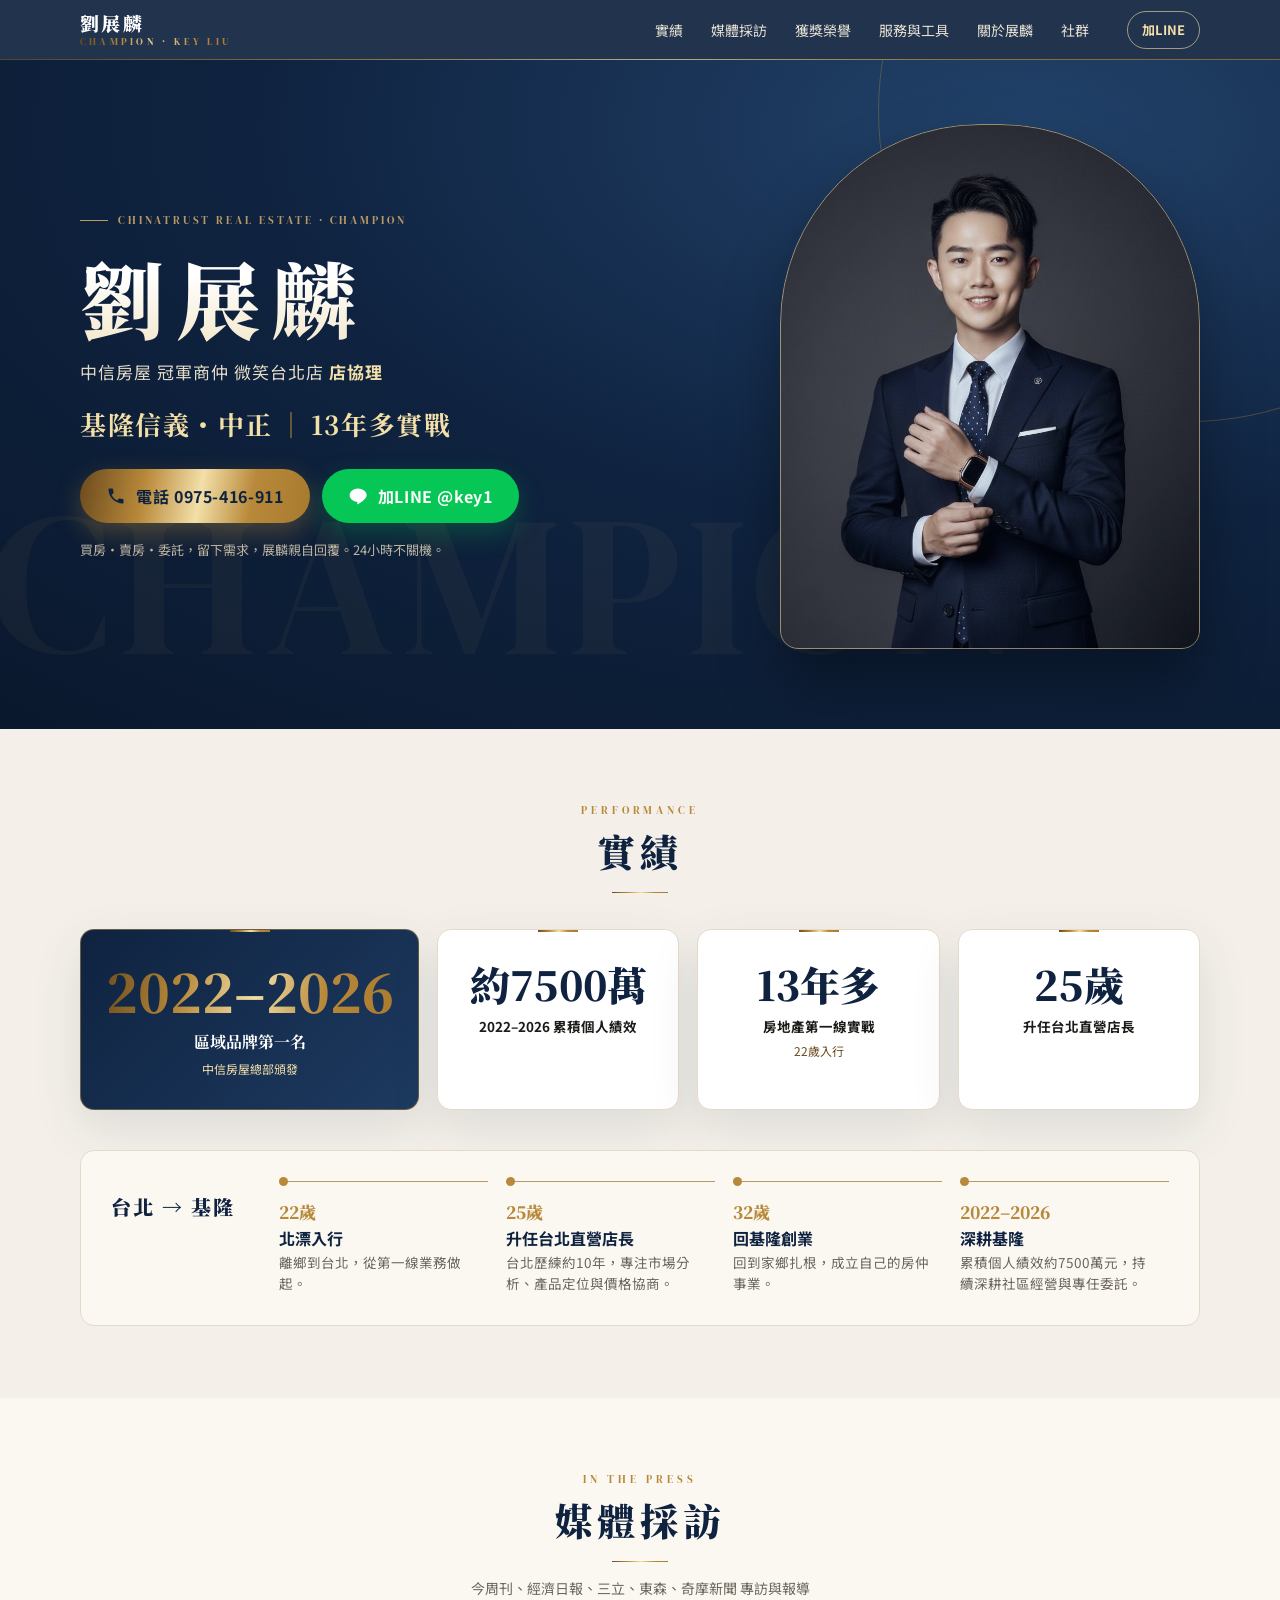
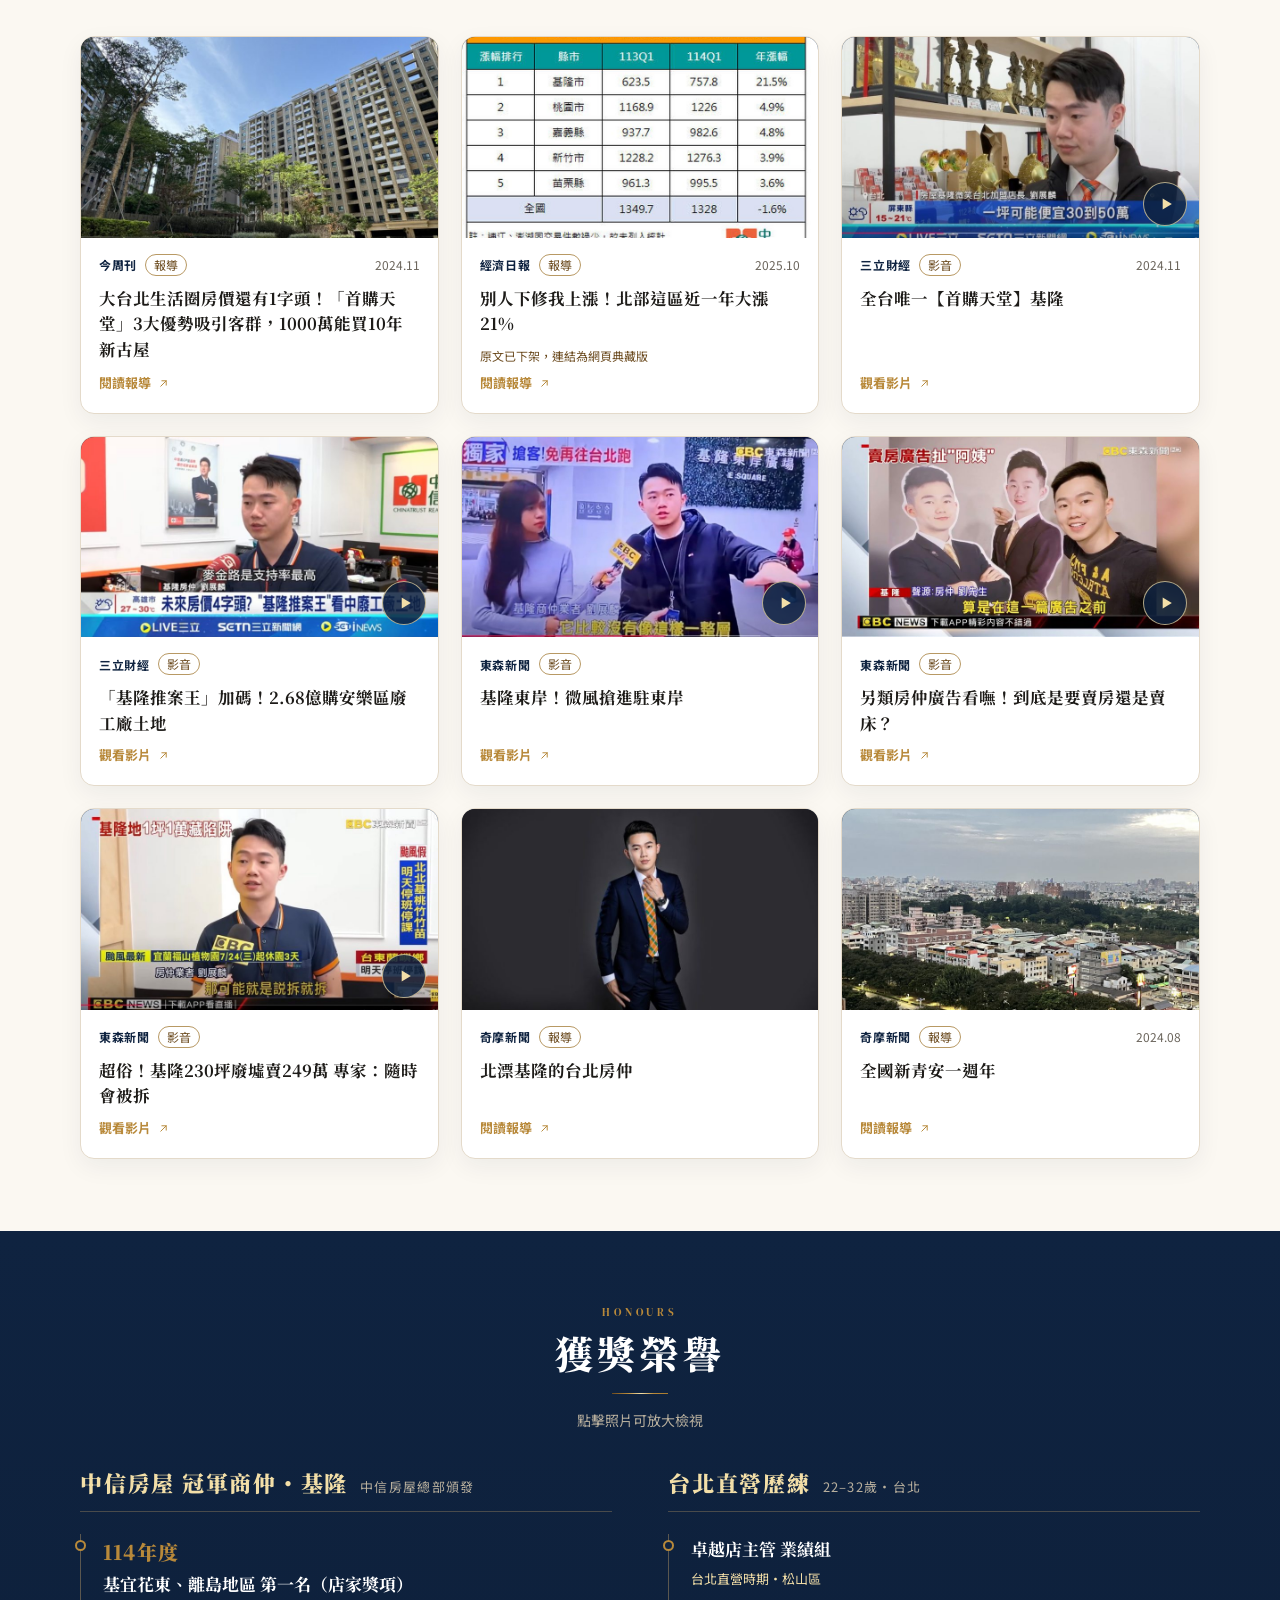
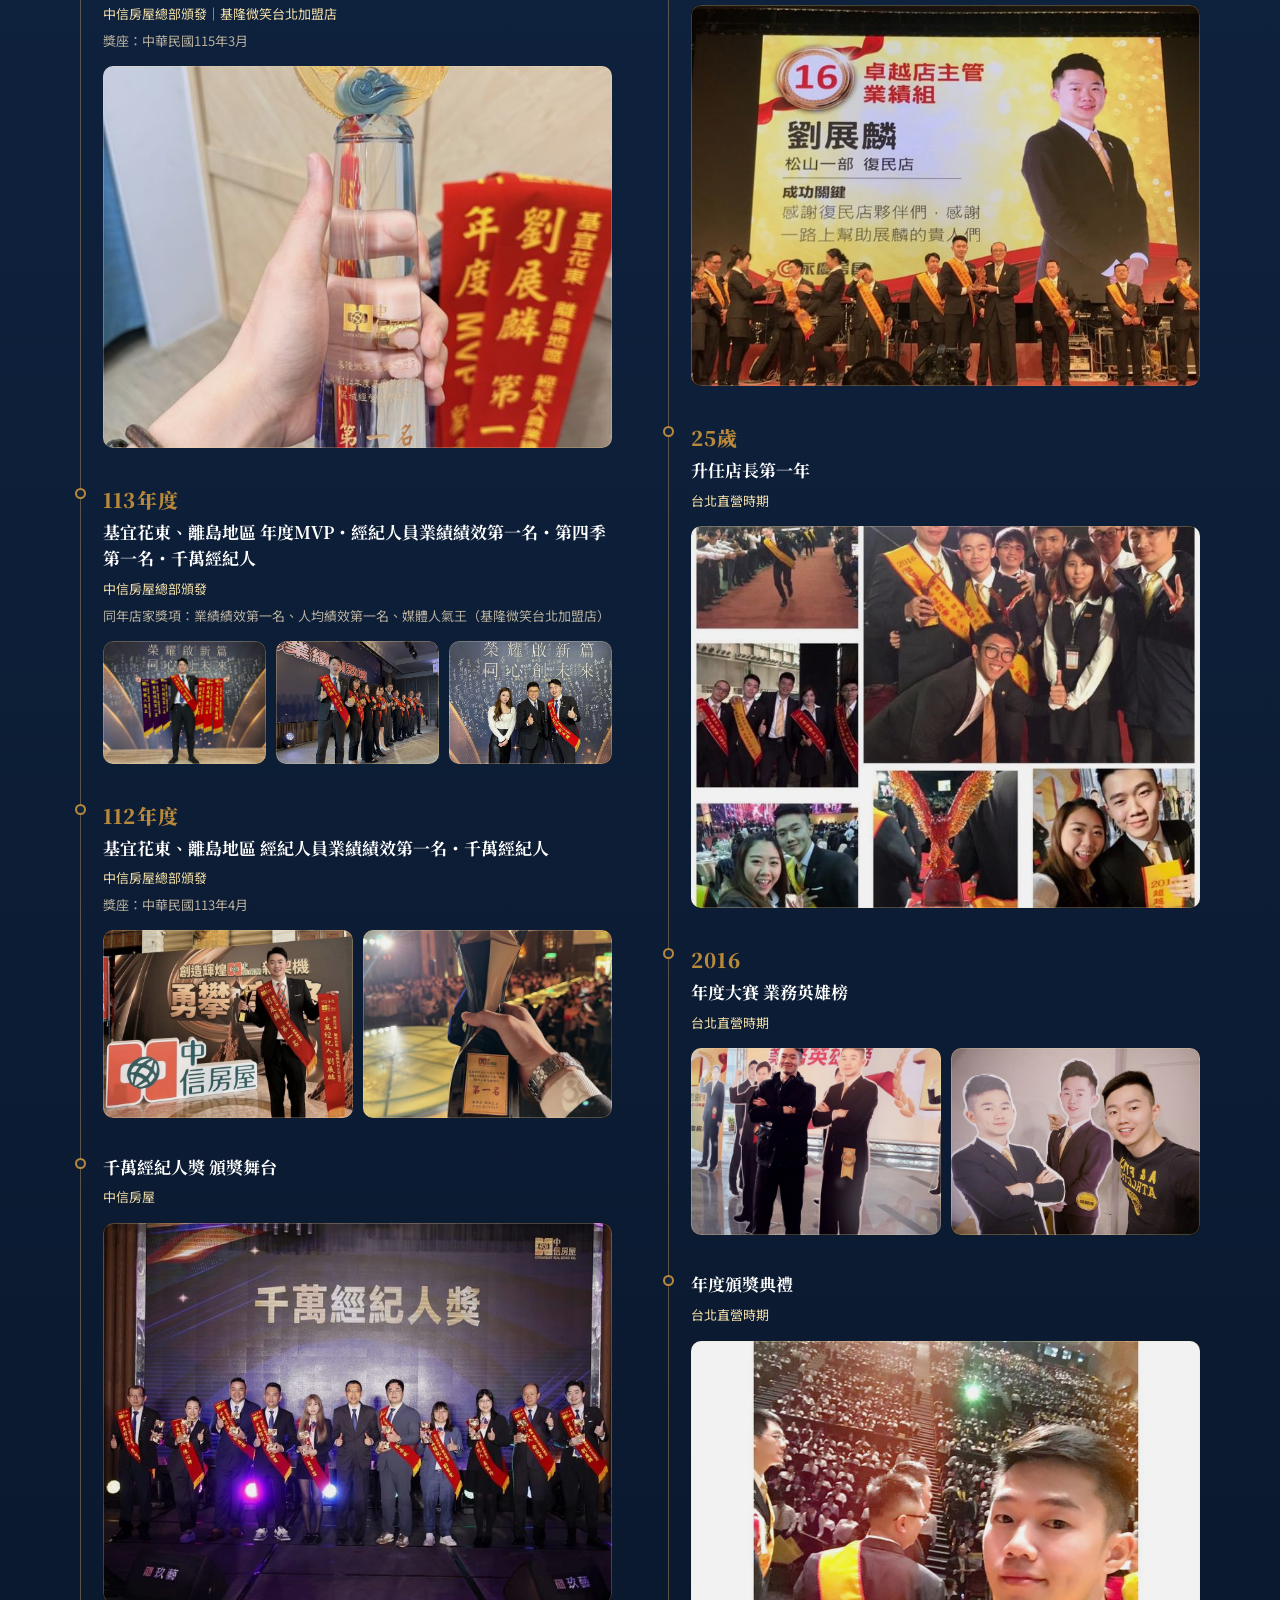
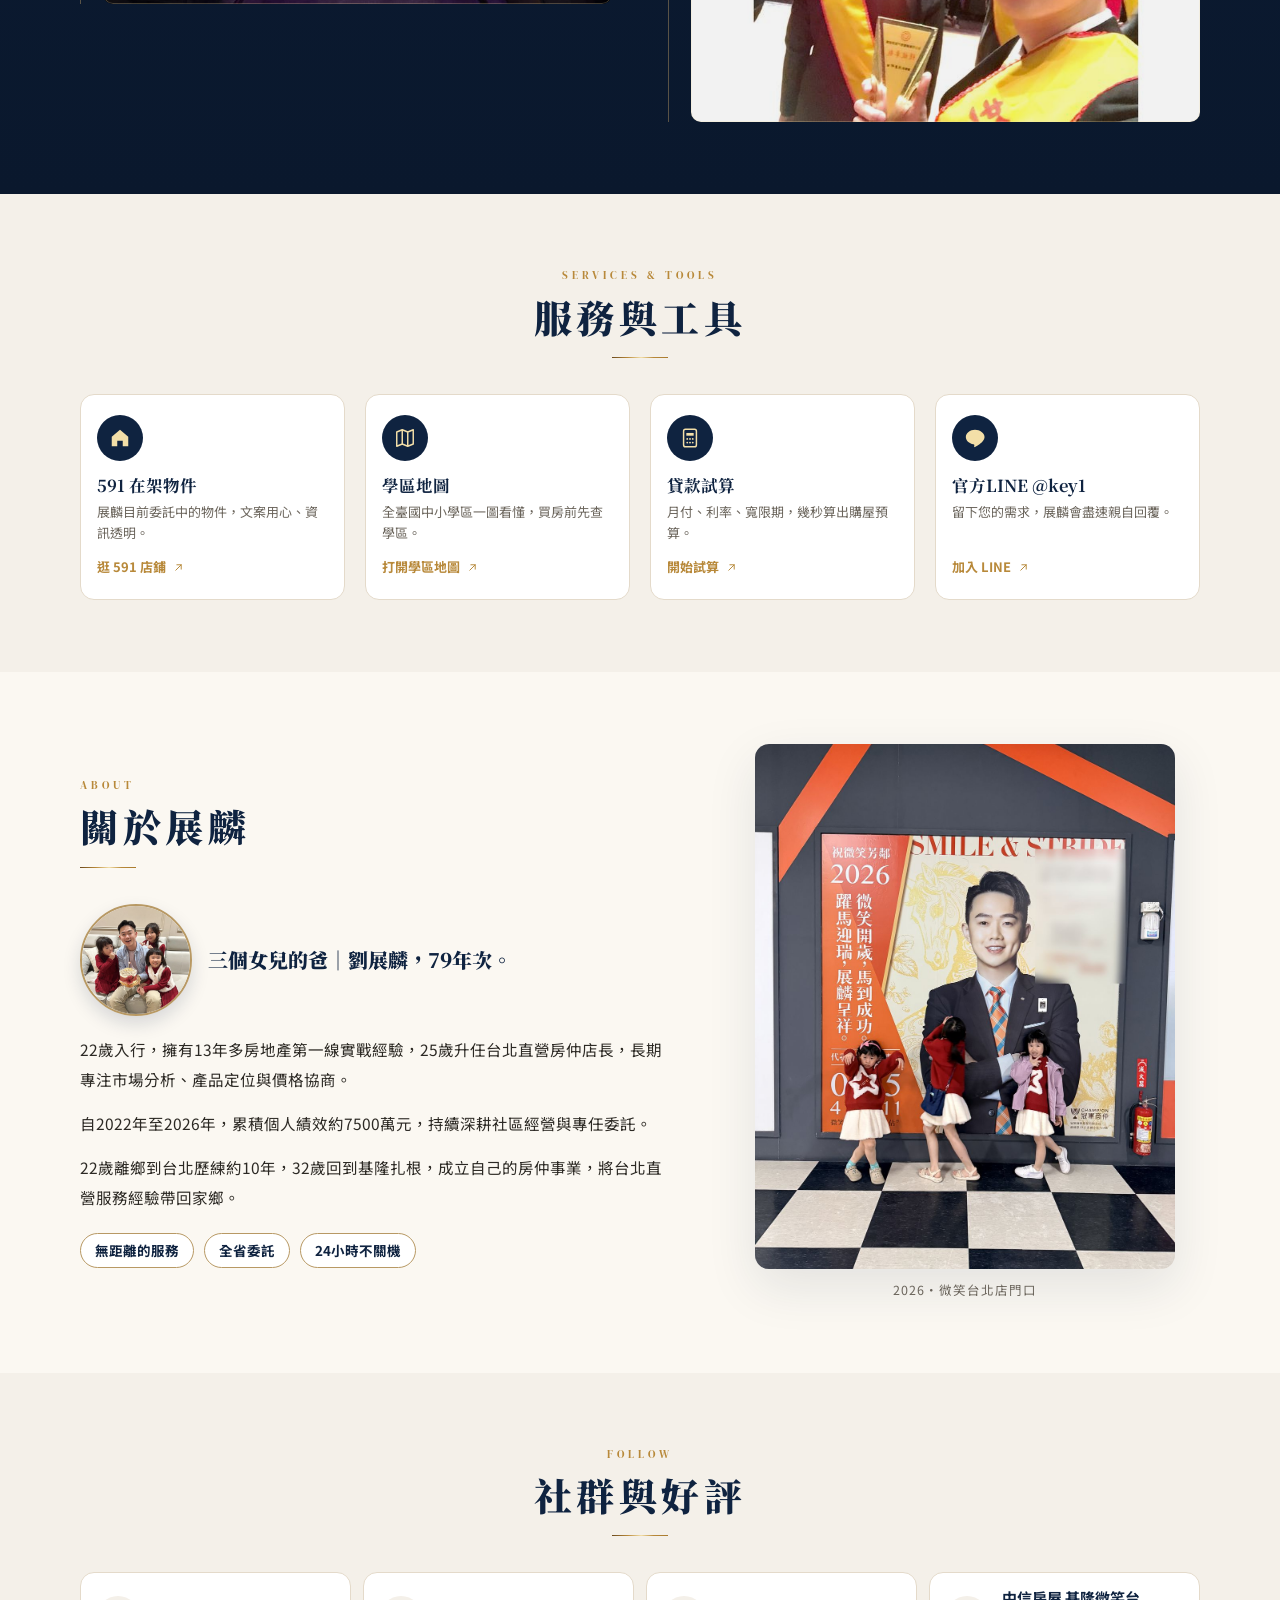
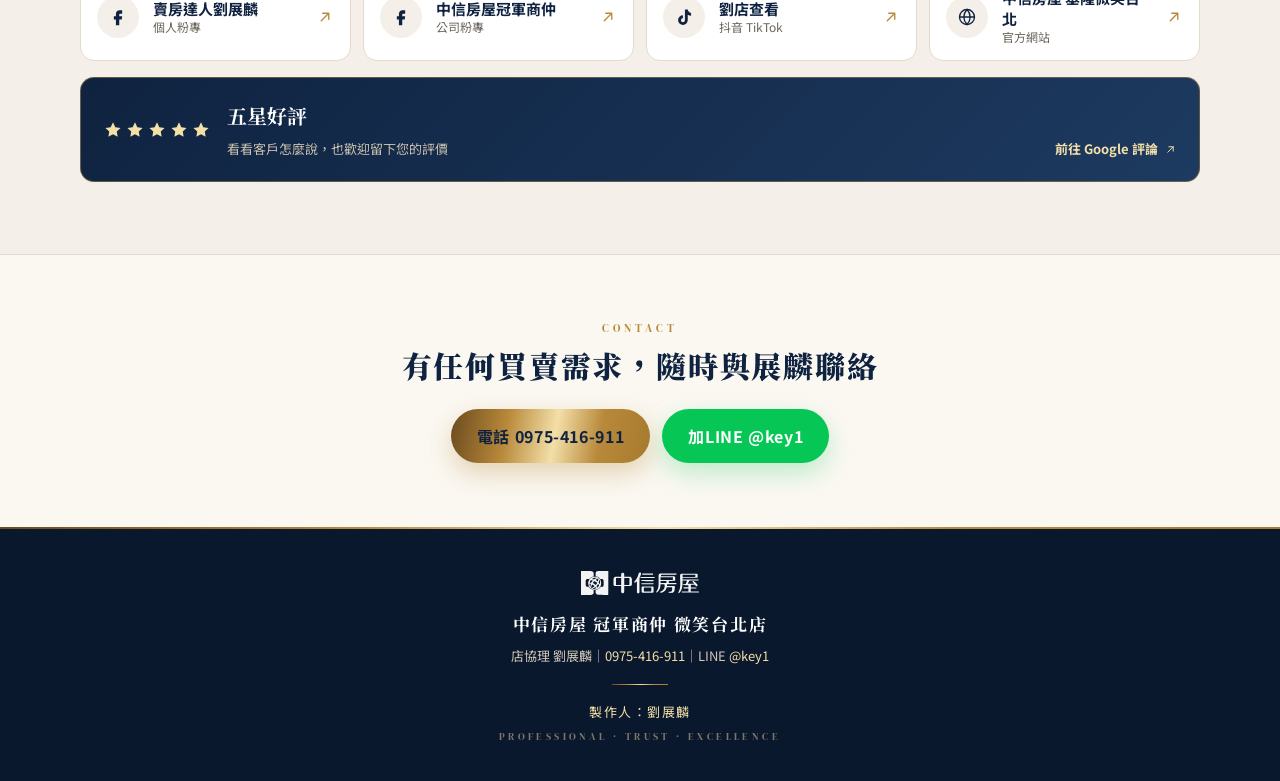
==== index.html @ 25139cff "劉展麟 個人品牌網站 v1" ====
<!doctype html>
<html lang="zh-Hant-TW">
<head>
<meta charset="utf-8">
<meta name="viewport" content="width=device-width,initial-scale=1,viewport-fit=cover">
<title>劉展麟｜中信房屋 冠軍商仲 微笑台北店 店協理｜基隆信義・中正</title>
<meta name="description" content="劉展麟，中信房屋 冠軍商仲 微笑台北店 店協理。基隆信義・中正，13年多房地產第一線實戰。買房、賣房、委託，電話 0975-416-911，LINE @key1。">
<meta name="theme-color" content="#0F2340">
<link rel="canonical" href="https://key121.github.io/key-liu/">
<meta property="og:type" content="website">
<meta property="og:locale" content="zh_TW">
<meta property="og:site_name" content="劉展麟｜中信房屋 冠軍商仲">
<meta property="og:title" content="劉展麟｜中信房屋 冠軍商仲 微笑台北店 店協理">
<meta property="og:description" content="基隆信義・中正｜13年多實戰。買房、賣房、委託，一通電話或加 LINE @key1。">
<meta property="og:url" content="https://key121.github.io/key-liu/">
<meta property="og:image" content="https://key121.github.io/key-liu/assets/img/og-cover.jpg">
<meta property="og:image:width" content="1200">
<meta property="og:image:height" content="630">
<meta property="og:image:alt" content="劉展麟 中信房屋 冠軍商仲">
<meta name="twitter:card" content="summary_large_image">
<meta name="twitter:title" content="劉展麟｜中信房屋 冠軍商仲 微笑台北店 店協理">
<meta name="twitter:description" content="基隆信義・中正｜13年多實戰。電話 0975-416-911，LINE @key1。">
<meta name="twitter:image" content="https://key121.github.io/key-liu/assets/img/og-cover.jpg">
<link rel="icon" type="image/png" href="assets/img/favicon.png">
<link rel="apple-touch-icon" href="assets/img/apple-touch-icon.png">
<link rel="preconnect" href="https://fonts.googleapis.com">
<link rel="preconnect" href="https://fonts.gstatic.com" crossorigin>
<link href="https://fonts.googleapis.com/css2?family=Noto+Sans+TC:wght@400;500;700&family=Noto+Serif+TC:wght@500;700;900&display=swap" rel="stylesheet">
<link rel="stylesheet" href="css/style.css">
<link rel="preload" as="image" href="assets/img/key-hero.jpg">
<script type="application/ld+json">
{"@context":"https://schema.org","@type":"RealEstateAgent","name":"劉展麟","jobTitle":"店協理","worksFor":{"@type":"Organization","name":"中信房屋 冠軍商仲 微笑台北店"},"telephone":"+886-975-416-911","areaServed":["基隆市信義區","基隆市中正區"],"image":"https://key121.github.io/key-liu/assets/img/key-hero.jpg","url":"https://key121.github.io/key-liu/","sameAs":["https://www.facebook.com/key591","https://www.591.com.tw/broker35638?type=2"]}
</script>
</head>
<body>
<header class="topbar" id="top">
  <div class="wrap topbar-in">
    <a class="brand" href="#top" aria-label="回到頂端">
      <span class="brand-zh">劉展麟</span>
      <span class="brand-en">CHAMPION · KEY LIU</span>
    </a>
    <nav class="nav" aria-label="主選單">
      <a href="#stats">實績</a><a href="#press">媒體採訪</a><a href="#awards">獲獎榮譽</a><a href="#services">服務與工具</a><a href="#about">關於展麟</a><a href="#social">社群</a>
    </nav>
    <a class="pill-line" href="https://line.me/R/ti/p/@key1" target="_blank" rel="noopener">加LINE</a>
  </div>
</header>

<main>
<!-- 1. HERO -->
<section class="hero">
  <div class="hero-bg" aria-hidden="true"></div>
  <div class="wrap hero-in">
    <div class="hero-photo reveal">
      <div class="frame"><img src="assets/img/key-hero.jpg" alt="劉展麟 形象照" width="1024" height="1024" fetchpriority="high"></div>
    </div>
    <div class="hero-copy reveal">
      <div class="eyebrow"><span class="rule"></span>CHINATRUST REAL ESTATE · CHAMPION</div>
      <h1>劉展麟</h1>
      <p class="title">中信房屋 冠軍商仲 微笑台北店 <b>店協理</b></p>
      <p class="tagline">基隆信義・中正<span class="bar">｜</span>13年多實戰</p>
      <div class="cta-row">
        <a class="btn btn-gold" href="tel:0975416911"><svg viewBox="0 0 24 24" aria-hidden="true"><path d="M6.6 10.8a15.1 15.1 0 0 0 6.6 6.6l2.2-2.2a1 1 0 0 1 1-.25 11.4 11.4 0 0 0 3.6.57 1 1 0 0 1 1 1V20a1 1 0 0 1-1 1A17 17 0 0 1 3 4a1 1 0 0 1 1-1h3.5a1 1 0 0 1 1 1c0 1.25.2 2.45.57 3.57a1 1 0 0 1-.25 1z"/></svg>電話 0975-416-911</a>
        <a class="btn btn-line" href="https://line.me/R/ti/p/@key1" target="_blank" rel="noopener"><svg viewBox="0 0 24 24" aria-hidden="true"><path d="M12 3C6.5 3 2 6.6 2 11c0 3.9 3.5 7.2 8.3 7.9.3.1.8.2.9.5.1.3.1.7 0 1l-.1.9c0 .3-.2 1 .9.5s6-3.5 8.2-6.1c1.5-1.6 2.2-3.2 2.2-4.8C22.4 6.6 17.5 3 12 3z"/></svg>加LINE @key1</a>
      </div>
      <p class="hero-note">買房・賣房・委託，留下需求，展麟親自回覆。24小時不關機。</p>
    </div>
  </div>
</section>

<!-- 2. STATS -->
<section class="section" id="stats">
  <div class="wrap">
    <div class="sec-head reveal"><span class="kicker">PERFORMANCE</span><h2>實績</h2><span class="gold-rule"></span></div>
    <div class="stats" data-render="stats"></div>
    <ol class="story reveal" data-render="story" aria-label="台北→基隆"></ol>
  </div>
</section>

<!-- 3. PRESS -->
<section class="section section-alt" id="press">
  <div class="wrap">
    <div class="sec-head reveal"><span class="kicker">IN THE PRESS</span><h2>媒體採訪</h2><span class="gold-rule"></span><p class="sec-sub">今周刊、經濟日報、三立、東森、奇摩新聞 專訪與報導</p></div>
    <div class="press-grid" data-render="press"></div>
  </div>
</section>

<!-- 4. AWARDS -->
<section class="section section-navy" id="awards">
  <div class="wrap">
    <div class="sec-head reveal"><span class="kicker">HONOURS</span><h2>獲獎榮譽</h2><span class="gold-rule"></span><p class="sec-sub">點擊照片可放大檢視</p></div>
    <div class="timeline" data-render="awards"></div>
  </div>
</section>

<!-- 5. SERVICES -->
<section class="section" id="services">
  <div class="wrap">
    <div class="sec-head reveal"><span class="kicker">SERVICES &amp; TOOLS</span><h2>服務與工具</h2><span class="gold-rule"></span></div>
    <div class="svc-grid" data-render="services"></div>
  </div>
</section>

<!-- 6. ABOUT -->
<section class="section section-alt" id="about">
  <div class="wrap about" data-render="about"></div>
</section>

<!-- 7. SOCIAL -->
<section class="section" id="social">
  <div class="wrap">
    <div class="sec-head reveal"><span class="kicker">FOLLOW</span><h2>社群與好評</h2><span class="gold-rule"></span></div>
    <div class="social-grid" data-render="social"></div>
    <div data-render="review"></div>
  </div>
</section>

<!-- CTA -->
<section class="cta-band">
  <div class="wrap cta-band-in reveal">
    <p class="cta-k">CONTACT</p>
    <h2>有任何買賣需求，隨時與展麟聯絡</h2>
    <div class="cta-row center">
      <a class="btn btn-gold" href="tel:0975416911">電話 0975-416-911</a>
      <a class="btn btn-line" href="https://line.me/R/ti/p/@key1" target="_blank" rel="noopener">加LINE @key1</a>
    </div>
  </div>
</section>
</main>

<footer class="footer">
  <div class="wrap footer-in">
    <img class="cth" src="assets/cth-lockup-white.svg" alt="中信房屋" width="118" height="24" loading="lazy">
    <p class="f-name">中信房屋 冠軍商仲 微笑台北店</p>
    <p class="f-contact">店協理 劉展麟｜<a href="tel:0975416911">0975-416-911</a>｜LINE <a href="https://line.me/R/ti/p/@key1" target="_blank" rel="noopener">@key1</a></p>
    <span class="gold-rule"></span>
    <p class="credit">製作人：劉展麟</p>
    <p class="micro">PROFESSIONAL · TRUST · EXCELLENCE</p>
  </div>
</footer>

<!-- mobile sticky contact bar -->
<div class="sticky-bar" role="navigation" aria-label="快速聯絡">
  <a class="sb-tel" href="tel:0975416911"><svg viewBox="0 0 24 24" aria-hidden="true"><path d="M6.6 10.8a15.1 15.1 0 0 0 6.6 6.6l2.2-2.2a1 1 0 0 1 1-.25 11.4 11.4 0 0 0 3.6.57 1 1 0 0 1 1 1V20a1 1 0 0 1-1 1A17 17 0 0 1 3 4a1 1 0 0 1 1-1h3.5a1 1 0 0 1 1 1c0 1.25.2 2.45.57 3.57a1 1 0 0 1-.25 1z"/></svg>撥打電話</a>
  <a class="sb-line" href="https://line.me/R/ti/p/@key1" target="_blank" rel="noopener"><svg viewBox="0 0 24 24" aria-hidden="true"><path d="M12 3C6.5 3 2 6.6 2 11c0 3.9 3.5 7.2 8.3 7.9.3.1.8.2.9.5.1.3.1.7 0 1l-.1.9c0 .3-.2 1 .9.5s6-3.5 8.2-6.1c1.5-1.6 2.2-3.2 2.2-4.8C22.4 6.6 17.5 3 12 3z"/></svg>加LINE @key1</a>
</div>

<!-- lightbox -->
<div class="lightbox" id="lightbox" hidden aria-modal="true" role="dialog" aria-label="照片檢視">
  <button class="lb-close" aria-label="關閉">×</button>
  <button class="lb-prev" aria-label="上一張">‹</button>
  <figure><img alt=""><figcaption></figcaption></figure>
  <button class="lb-next" aria-label="下一張">›</button>
</div>

<noscript><p style="padding:20px;text-align:center">請開啟 JavaScript 以瀏覽完整內容。電話 <a href="tel:0975416911">0975-416-911</a>｜LINE <a href="https://line.me/R/ti/p/@key1">@key1</a></p></noscript>
<script src="js/main.js" defer></script>
</body>
</html>
---- css/style.css ----
/* 劉展麟 — CHAMPION 冠軍商仲 CIS：深海軍藍 × 香檳金 × 象牙白 */
@font-face{font-family:"DM Serif Display";src:url(../assets/dmserif-latin.woff2) format("woff2");font-display:swap}
:root{
  --navy:#0F2340;--navy2:#183453;--navy3:#0a182d;
  --gold:#B8893A;--gold-soft:#B89964;--gold-hi:#F3DFA8;--brown:#6B4A1E;
  --cream:#F4F0E9;--ivory:#FBF8F2;--ink:#1d1b18;--muted:#6B655C;--line:#E4DACA;
  --line-green:#06C755;
  --metal:linear-gradient(100deg,#6B4A1E 0%,#B8893A 28%,#F3DFA8 52%,#B8893A 74%,#A87A2E 100%);
  --serif:"Noto Serif TC","Songti TC",serif;--sans:"Noto Sans TC","PingFang TC","Microsoft JhengHei",system-ui,sans-serif;
  --en:"DM Serif Display","Noto Serif TC",Georgia,serif;
  --r:14px;--shadow:0 18px 50px rgba(15,35,64,.10);--ease:cubic-bezier(.2,.7,.2,1)
}
*{box-sizing:border-box}
html{scroll-behavior:smooth;scroll-padding-top:72px;-webkit-text-size-adjust:100%}
body{margin:0;font-family:var(--sans);color:var(--ink);background:var(--cream);line-height:1.75;-webkit-font-smoothing:antialiased}
img{max-width:100%;display:block}
a{color:inherit;text-decoration:none}
h1,h2,h3,h4{font-family:var(--serif);margin:0;line-height:1.3}
.wrap{max-width:1160px;margin:0 auto;padding:0 20px}
svg{fill:currentColor}
.ic{width:1em;height:1em;flex:none}

/* top bar */
.topbar{position:sticky;top:0;z-index:50;background:rgba(15,35,64,.92);backdrop-filter:saturate(140%) blur(10px);-webkit-backdrop-filter:saturate(140%) blur(10px);color:#fff;transition:box-shadow .3s}
.topbar::after{content:"";position:absolute;left:0;right:0;bottom:0;height:1px;background:var(--metal);opacity:.7}
.scrolled .topbar{box-shadow:0 8px 24px rgba(0,0,0,.18)}
.topbar-in{display:flex;align-items:center;gap:18px;height:60px}
.brand{display:flex;flex-direction:column;line-height:1}
.brand-zh{font-family:var(--serif);font-weight:900;font-size:19px;letter-spacing:.12em}
.brand-en{font-family:var(--en);font-size:9.5px;letter-spacing:.34em;margin-top:5px;background:var(--metal);-webkit-background-clip:text;background-clip:text;color:transparent}
.nav{display:none;margin-left:auto;gap:4px}
.nav a{font-size:14px;padding:6px 12px;border-radius:999px;color:#E9E2D3;transition:color .2s,background .2s}
.nav a:hover{color:#fff;background:rgba(255,255,255,.08)}
.pill-line{margin-left:auto;font-size:13px;font-weight:700;padding:7px 14px;border-radius:999px;border:1px solid rgba(243,223,168,.6);color:var(--gold-hi)}
@media (min-width:900px){.nav{display:flex}.pill-line{margin-left:8px}}

/* hero */
.hero{position:relative;overflow:hidden;color:#F8F4EA;background:radial-gradient(120% 120% at 80% 10%,#22426a 0%,var(--navy) 50%,var(--navy3) 100%)}
.hero-bg{position:absolute;inset:0;pointer-events:none}
.hero-bg::before{content:"";position:absolute;width:620px;height:620px;border-radius:50%;border:1px solid rgba(184,137,58,.35);right:-220px;top:-260px}
.hero-bg::after{content:"CHAMPION";position:absolute;left:-10px;bottom:-30px;font-family:var(--en);font-size:clamp(90px,16vw,200px);color:rgba(184,153,100,.06);letter-spacing:.04em;white-space:nowrap}
.hero-in{position:relative;display:grid;gap:26px;padding-top:28px;padding-bottom:44px}
.hero-photo{justify-self:center;width:min(78vw,340px)}
.frame{position:relative;border-radius:200px 200px 18px 18px;overflow:hidden;box-shadow:0 30px 60px rgba(0,0,0,.35)}
.frame::after{content:"";position:absolute;inset:0;border-radius:inherit;border:1px solid rgba(243,223,168,.55);pointer-events:none}
.frame img{width:100%;height:auto;aspect-ratio:4/5;object-fit:cover;object-position:50% 20%}
.hero-copy{text-align:center}
.eyebrow{display:flex;align-items:center;justify-content:center;gap:10px;font-family:var(--en);font-size:10.5px;letter-spacing:.28em;color:var(--gold-soft)}
.eyebrow .rule{width:28px;height:1px;background:var(--gold-soft)}
.hero h1{font-size:clamp(46px,12vw,84px);font-weight:900;letter-spacing:.14em;margin:12px 0 6px;padding-left:.14em;background:linear-gradient(180deg,#fff 30%,#F3E7C9 100%);-webkit-background-clip:text;background-clip:text;color:transparent}
.title{margin:0;font-size:15px;color:#E5DCC8;letter-spacing:.06em}
.title b{color:var(--gold-hi);font-weight:700}
.tagline{font-family:var(--serif);font-weight:700;font-size:clamp(19px,4.8vw,26px);color:var(--gold-hi);margin:14px 0 22px;letter-spacing:.06em}
.tagline .bar{color:var(--gold);margin:0 .2em}
.cta-row{display:flex;flex-direction:column;gap:12px;max-width:380px;margin:0 auto}
.btn{white-space:nowrap;display:inline-flex;align-items:center;justify-content:center;gap:10px;height:54px;padding:0 26px;border-radius:999px;font-weight:700;font-size:16px;letter-spacing:.04em;transition:transform .25s var(--ease),box-shadow .25s,filter .25s}
.btn svg{width:20px;height:20px}
.btn:hover{transform:translateY(-2px)}
.btn-gold{background:var(--metal);color:var(--navy);box-shadow:0 10px 26px rgba(184,137,58,.35)}
.btn-line{background:var(--line-green);color:#fff;box-shadow:0 10px 26px rgba(6,199,85,.25)}
.hero-note{font-size:13px;color:#BDB4A2;margin:16px 0 0}
@media (min-width:900px){
  .hero-in{grid-template-columns:420px 1fr;align-items:center;gap:72px;padding-top:64px;padding-bottom:80px}
  .hero-photo{width:420px;order:2;justify-self:end}
  .hero-copy{text-align:left;order:1}
  .eyebrow{justify-content:flex-start}
  .hero h1{padding-left:0}
  .title{font-size:17px}
  .cta-row{flex-direction:row;max-width:none;margin:0}
}

/* sections */
.section{padding:72px 0}
.section-alt{background:var(--ivory)}
.section-navy{background:linear-gradient(180deg,var(--navy) 0%,var(--navy3) 100%);color:#F1EADB}
.sec-head{text-align:center;margin-bottom:36px}
.sec-head.left{text-align:left}
.kicker{display:block;font-family:var(--en);font-size:11px;letter-spacing:.36em;color:var(--gold)}
.sec-head h2{font-size:clamp(28px,6vw,38px);font-weight:900;letter-spacing:.12em;margin-top:6px;color:var(--navy)}
.section-navy .sec-head h2{color:#fff}
.gold-rule{display:block;width:56px;height:1px;background:var(--metal);margin:16px auto 0}
.sec-head.left .gold-rule{margin-left:0}
.sec-sub{color:var(--muted);font-size:14px;margin:14px 0 0}
.section-navy .sec-sub{color:#B9B09E}

/* stats */
.stats{display:grid;grid-template-columns:1fr 1fr;gap:12px}
.stat{background:#fff;border:1px solid var(--line);border-radius:var(--r);padding:22px 16px;text-align:center;position:relative;box-shadow:var(--shadow)}
.stat::before{content:"";position:absolute;top:0;left:50%;width:40px;height:2px;transform:translateX(-50%);background:var(--metal)}
.stat-big{font-family:var(--serif);font-weight:900;font-size:clamp(26px,7vw,40px);color:var(--navy);line-height:1.2}
.stat-label{font-size:13.5px;font-weight:700;color:var(--ink);margin-top:8px;line-height:1.5}
.stat-note{font-size:12px;color:var(--brown);margin-top:4px}
.stats .stat:last-child:nth-child(4){grid-column:1/-1}
.stat.feature{grid-column:1/-1;background:linear-gradient(135deg,var(--navy) 0%,#1d3a60 100%);border-color:rgba(184,137,58,.5)}
.stat.feature .stat-big{background:var(--metal);-webkit-background-clip:text;background-clip:text;color:transparent;font-size:clamp(34px,9vw,52px)}
.stat.feature .stat-label{color:#fff;font-size:16px;font-family:var(--serif)}
.stat.feature .stat-note{color:var(--gold-hi)}
@media (min-width:900px){.stats{grid-template-columns:1.4fr 1fr 1fr 1fr;gap:18px}.stat.feature,.stats .stat:last-child:nth-child(4){grid-column:auto}.stat{padding:30px 18px}}

.story{list-style:none;margin:40px 0 0;padding:26px 20px;border:1px solid var(--line);border-radius:var(--r);background:var(--ivory);display:grid;gap:18px;position:relative}
.story-head{font-family:var(--serif);font-weight:900;font-size:20px;color:var(--navy);letter-spacing:.1em}
.story li:not(.story-head){display:grid;grid-template-columns:1fr;position:relative;padding-left:16px;border-left:1px solid var(--gold-soft)}
.story li:not(.story-head)::before{content:"";position:absolute;left:-5px;top:8px;width:9px;height:9px;border-radius:50%;background:var(--gold)}
.s-age{font-family:var(--serif);font-weight:900;color:var(--gold);font-size:17px;line-height:1.4}
.story li:not(.story-head)::before{top:6px}
.s-title{font-weight:700;color:var(--navy)}
.s-desc{font-size:13.5px;color:var(--muted);line-height:1.6}
@media (min-width:900px){
  .story{grid-template-columns:150px repeat(4,1fr);align-items:start;padding:30px}
  .story li:not(.story-head){display:block;border-left:0;border-top:1px solid var(--gold-soft);padding:18px 10px 0 0}
  .story li:not(.story-head)::before{left:0;top:-5px}
  .s-age,.s-title,.s-desc{display:block}
  .story-head{padding-top:8px}
}

/* press */
.press-grid{display:grid;gap:18px}
@media (min-width:640px){.press-grid{grid-template-columns:1fr 1fr}}
@media (min-width:1000px){.press-grid{grid-template-columns:repeat(3,1fr);gap:22px}}
.press-card{display:flex;flex-direction:column;background:#fff;border:1px solid var(--line);border-radius:var(--r);overflow:hidden;box-shadow:0 8px 24px rgba(15,35,64,.06);transition:transform .35s var(--ease),box-shadow .35s}
.press-card:hover{transform:translateY(-4px);box-shadow:0 22px 44px rgba(15,35,64,.14)}
.press-media{position:relative;aspect-ratio:16/9;background:linear-gradient(135deg,var(--navy),#22426a);overflow:hidden}
.press-media img{position:absolute;inset:0;width:100%;height:100%;object-fit:cover;transition:transform .6s var(--ease)}
.press-card:hover .press-media img{transform:scale(1.04)}
.press-fallback{position:absolute;inset:0;display:flex;align-items:center;justify-content:center;font-family:var(--serif);font-weight:900;font-size:26px;letter-spacing:.2em;color:var(--gold-hi)}
.play{position:absolute;right:12px;bottom:12px;width:44px;height:44px;border-radius:50%;background:rgba(15,35,64,.85);border:1px solid rgba(243,223,168,.7);display:flex;align-items:center;justify-content:center;color:var(--gold-hi)}
.play svg{width:20px;height:20px;margin-left:2px}
.press-body{padding:16px 18px 18px;display:flex;flex-direction:column;flex:1}
.press-meta{display:flex;align-items:center;gap:8px;font-size:12px}
.outlet{font-weight:700;color:var(--navy);letter-spacing:.06em}
.tag{border:1px solid var(--gold-soft);color:var(--brown);border-radius:999px;padding:0 8px;line-height:20px}
.date{color:var(--muted);margin-left:auto}
.press-card h3{font-size:16.5px;font-weight:700;color:var(--ink);margin:10px 0 8px;line-height:1.55}
.press-note{font-size:12px;color:var(--brown);margin:0 0 6px}
.more{margin-top:auto;display:inline-flex;align-items:center;gap:6px;font-size:13px;font-weight:700;color:var(--gold)}

/* awards timeline */
.timeline{display:grid;gap:44px}
.era-head{display:flex;flex-wrap:wrap;align-items:baseline;gap:12px;margin-bottom:22px;padding-bottom:12px;border-bottom:1px solid rgba(184,153,100,.35)}
.era-head h3{font-size:22px;font-weight:900;color:var(--gold-hi);letter-spacing:.08em}
.era-head span{font-size:13px;color:#B9B09E;letter-spacing:.1em}
.tl{list-style:none;margin:0;padding:0 0 0 22px;border-left:1px solid rgba(184,153,100,.45);display:grid;gap:34px}
.tl-item{position:relative}
.tl-dot{position:absolute;left:-28px;top:6px;width:11px;height:11px;border-radius:50%;background:var(--navy);border:2px solid var(--gold)}
.tl-year{font-family:var(--serif);font-weight:900;font-size:20px;color:var(--gold);letter-spacing:.06em}
.tl-item h4{font-size:17px;font-weight:700;color:#fff;margin-top:2px;line-height:1.55}
.tl-org{font-size:13px;color:var(--gold-hi);margin:6px 0 0}
.tl-detail{font-size:13px;color:#B9B09E;margin:4px 0 0}
.tl-photos{display:grid;gap:10px;margin-top:14px;grid-template-columns:repeat(2,1fr)}
.tl-photos.n1{grid-template-columns:1fr;max-width:520px}
.tl-photo{padding:0;border:0;background:#000;border-radius:10px;overflow:hidden;cursor:zoom-in;aspect-ratio:4/3;position:relative;outline-offset:3px}
.tl-photos.n3 .tl-photo:first-child{grid-column:1/-1;aspect-ratio:16/10}
.tl-photo img{width:100%;height:100%;object-fit:cover;transition:transform .6s var(--ease),opacity .3s;opacity:.95}
.tl-photo:hover img{transform:scale(1.05);opacity:1}
.tl-photo::after{content:"";position:absolute;inset:0;border:1px solid rgba(243,223,168,.25);border-radius:inherit;pointer-events:none}
@media (min-width:900px){
  .timeline{grid-template-columns:1fr 1fr;gap:56px}
  .tl-photos.n3{grid-template-columns:repeat(3,1fr)}
  .tl-photos.n3 .tl-photo:first-child{grid-column:auto;aspect-ratio:4/3}
}

/* services */
.svc-grid{display:grid;gap:14px;grid-template-columns:1fr 1fr}
@media (min-width:900px){.svc-grid{grid-template-columns:repeat(4,1fr);gap:20px}}
.svc{display:flex;flex-direction:column;background:#fff;border:1px solid var(--line);border-radius:var(--r);padding:20px 16px;transition:transform .35s var(--ease),box-shadow .35s,border-color .35s}
.svc:hover{transform:translateY(-4px);box-shadow:var(--shadow);border-color:var(--gold-soft)}
.svc-ic{width:46px;height:46px;border-radius:50%;display:flex;align-items:center;justify-content:center;background:var(--navy);color:var(--gold-hi);margin-bottom:14px}
.svc-ic svg{width:22px;height:22px}
.svc h3{font-size:16.5px;font-weight:700;color:var(--navy)}
.svc p{font-size:13px;color:var(--muted);margin:6px 0 12px;line-height:1.6}

/* about */
.about{display:grid;gap:32px;align-items:center}
.about-text p{margin:0 0 14px;font-size:15.5px;line-height:1.95;color:#2c2924}
.about-lead{display:flex;align-items:center;gap:16px;margin:4px 0 18px}
.fam{margin:0;flex:none;width:96px;height:96px;border-radius:50%;overflow:hidden;border:2px solid var(--gold-soft);box-shadow:0 8px 18px rgba(15,35,64,.15)}
.fam img{width:100%;height:100%;object-fit:cover;object-position:50% 35%}
.about-text p.lead{font-family:var(--serif);font-weight:900;font-size:20px;color:var(--navy);margin:0;line-height:1.5}
.promises{list-style:none;padding:0;margin:20px 0 0;display:flex;flex-wrap:wrap;gap:10px}
.promises li{font-size:13.5px;font-weight:700;color:var(--navy);border:1px solid var(--gold-soft);border-radius:999px;padding:5px 14px;background:#fff}
.about-photo{margin:0;justify-self:center;max-width:420px;width:100%}
.about-photo img{border-radius:var(--r);aspect-ratio:4/5;object-fit:cover;object-position:50% 60%;box-shadow:var(--shadow)}
.about-photo figcaption{font-size:12.5px;color:var(--muted);text-align:center;margin-top:10px;letter-spacing:.08em}
@media (min-width:900px){.about{grid-template-columns:1.25fr 1fr;gap:64px}.fam{width:112px;height:112px}}

/* social */
.social-grid{display:grid;gap:12px}
@media (min-width:640px){.social-grid{grid-template-columns:1fr 1fr}}
@media (min-width:1000px){.social-grid{grid-template-columns:repeat(4,1fr)}}
.soc{display:flex;align-items:center;gap:14px;background:#fff;border:1px solid var(--line);border-radius:var(--r);padding:14px 16px;transition:border-color .3s,transform .3s var(--ease)}
.soc:hover{border-color:var(--gold-soft);transform:translateY(-2px)}
.soc-ic{width:42px;height:42px;flex:none;border-radius:50%;display:flex;align-items:center;justify-content:center;background:var(--cream);color:var(--navy)}
.soc-ic svg{width:20px;height:20px}
.soc-t{display:flex;flex-direction:column;line-height:1.4;min-width:0}
.soc-t b{font-size:15px;color:var(--navy)}
.soc-t small{font-size:12px;color:var(--muted)}
.ic.go{margin-left:auto;color:var(--gold);width:18px;height:18px}
.review{margin-top:16px;display:grid;grid-template-columns:auto 1fr;gap:6px 16px;align-items:center;background:linear-gradient(135deg,var(--navy),#1d3a60);color:#fff;border-radius:var(--r);padding:20px 22px;border:1px solid rgba(184,137,58,.5)}
.review .stars{display:flex;gap:2px;color:var(--gold-hi)}
.review .stars svg{width:20px;height:20px}
.review b{font-family:var(--serif);font-size:20px;display:block}
.review small{font-size:13px;color:#C9C0AE}
.review .more{grid-column:1/-1;color:var(--gold-hi)}
@media (min-width:900px){.review{grid-template-columns:auto 1fr auto}.review .more{grid-column:auto}}

/* cta band + footer */
.cta-band{background:var(--ivory);padding:64px 0;text-align:center;border-top:1px solid var(--line)}
.cta-k{font-family:var(--en);letter-spacing:.36em;font-size:11px;color:var(--gold);margin:0}
.cta-band h2{font-size:clamp(22px,5vw,30px);font-weight:900;color:var(--navy);margin:8px 0 24px;letter-spacing:.06em}
.cta-row.center{margin:0 auto}
@media (min-width:900px){.cta-row.center{justify-content:center}}
.footer{background:var(--navy3);color:#CFC6B4;text-align:center;padding:44px 0 calc(100px + env(safe-area-inset-bottom));position:relative}
@media (min-width:900px){.footer{padding-bottom:36px}}
.footer::before{content:"";position:absolute;left:0;right:0;top:0;height:2px;background:var(--metal)}
.footer .cth{margin:0 auto 14px;height:24px;width:auto;opacity:.95}
.f-name{font-family:var(--serif);font-weight:700;color:#fff;font-size:17px;letter-spacing:.1em;margin:0}
.f-contact{font-size:13px;margin:6px 0 0}
.f-contact a{color:var(--gold-hi)}
.credit{font-size:13px;color:var(--gold-hi);margin:16px 0 4px;letter-spacing:.12em}
.micro{font-family:var(--en);font-size:10px;letter-spacing:.34em;color:#7f7869;margin:0}

/* sticky bar (mobile) */
.sticky-bar{position:fixed;left:0;right:0;bottom:0;z-index:60;display:grid;grid-template-columns:1fr 1fr;gap:10px;padding:10px 12px calc(10px + env(safe-area-inset-bottom));background:rgba(15,35,64,.96);backdrop-filter:blur(8px);-webkit-backdrop-filter:blur(8px);border-top:1px solid rgba(184,137,58,.5)}
.sticky-bar a{display:flex;align-items:center;justify-content:center;gap:8px;height:46px;border-radius:999px;font-weight:700;font-size:15px}
.sticky-bar svg{width:18px;height:18px}
.sb-tel{background:var(--metal);color:var(--navy)}
.sb-line{background:var(--line-green);color:#fff}
@media (min-width:900px){.sticky-bar{display:none}}

/* lightbox */
.lightbox{position:fixed;inset:0;z-index:100;background:rgba(6,14,27,.94);display:flex;align-items:center;justify-content:center;padding:56px 12px}
.lightbox[hidden]{display:none}
.lightbox figure{margin:0;max-width:min(1100px,100%);max-height:100%;display:flex;flex-direction:column;align-items:center}
.lightbox img{max-height:calc(100vh - 150px);width:auto;max-width:100%;border-radius:8px;object-fit:contain}
.lightbox figcaption{color:#EADFC6;font-size:14px;margin-top:12px;text-align:center}
.lightbox button{position:absolute;background:rgba(255,255,255,.08);color:#fff;border:1px solid rgba(243,223,168,.4);width:44px;height:44px;border-radius:50%;font-size:26px;line-height:1;cursor:pointer}
.lb-close{top:12px;right:12px}
.lb-prev{left:10px;top:50%;transform:translateY(-50%)}
.lb-next{right:10px;top:50%;transform:translateY(-50%)}
body.lb-open{overflow:hidden}

/* motion */
.reveal{opacity:0;transform:translateY(18px);transition:opacity .8s var(--ease),transform .8s var(--ease)}
.reveal.in{opacity:1;transform:none}
@media (prefers-reduced-motion:reduce){.reveal{opacity:1;transform:none;transition:none}html{scroll-behavior:auto}}
:focus-visible{outline:2px solid var(--gold);outline-offset:2px}
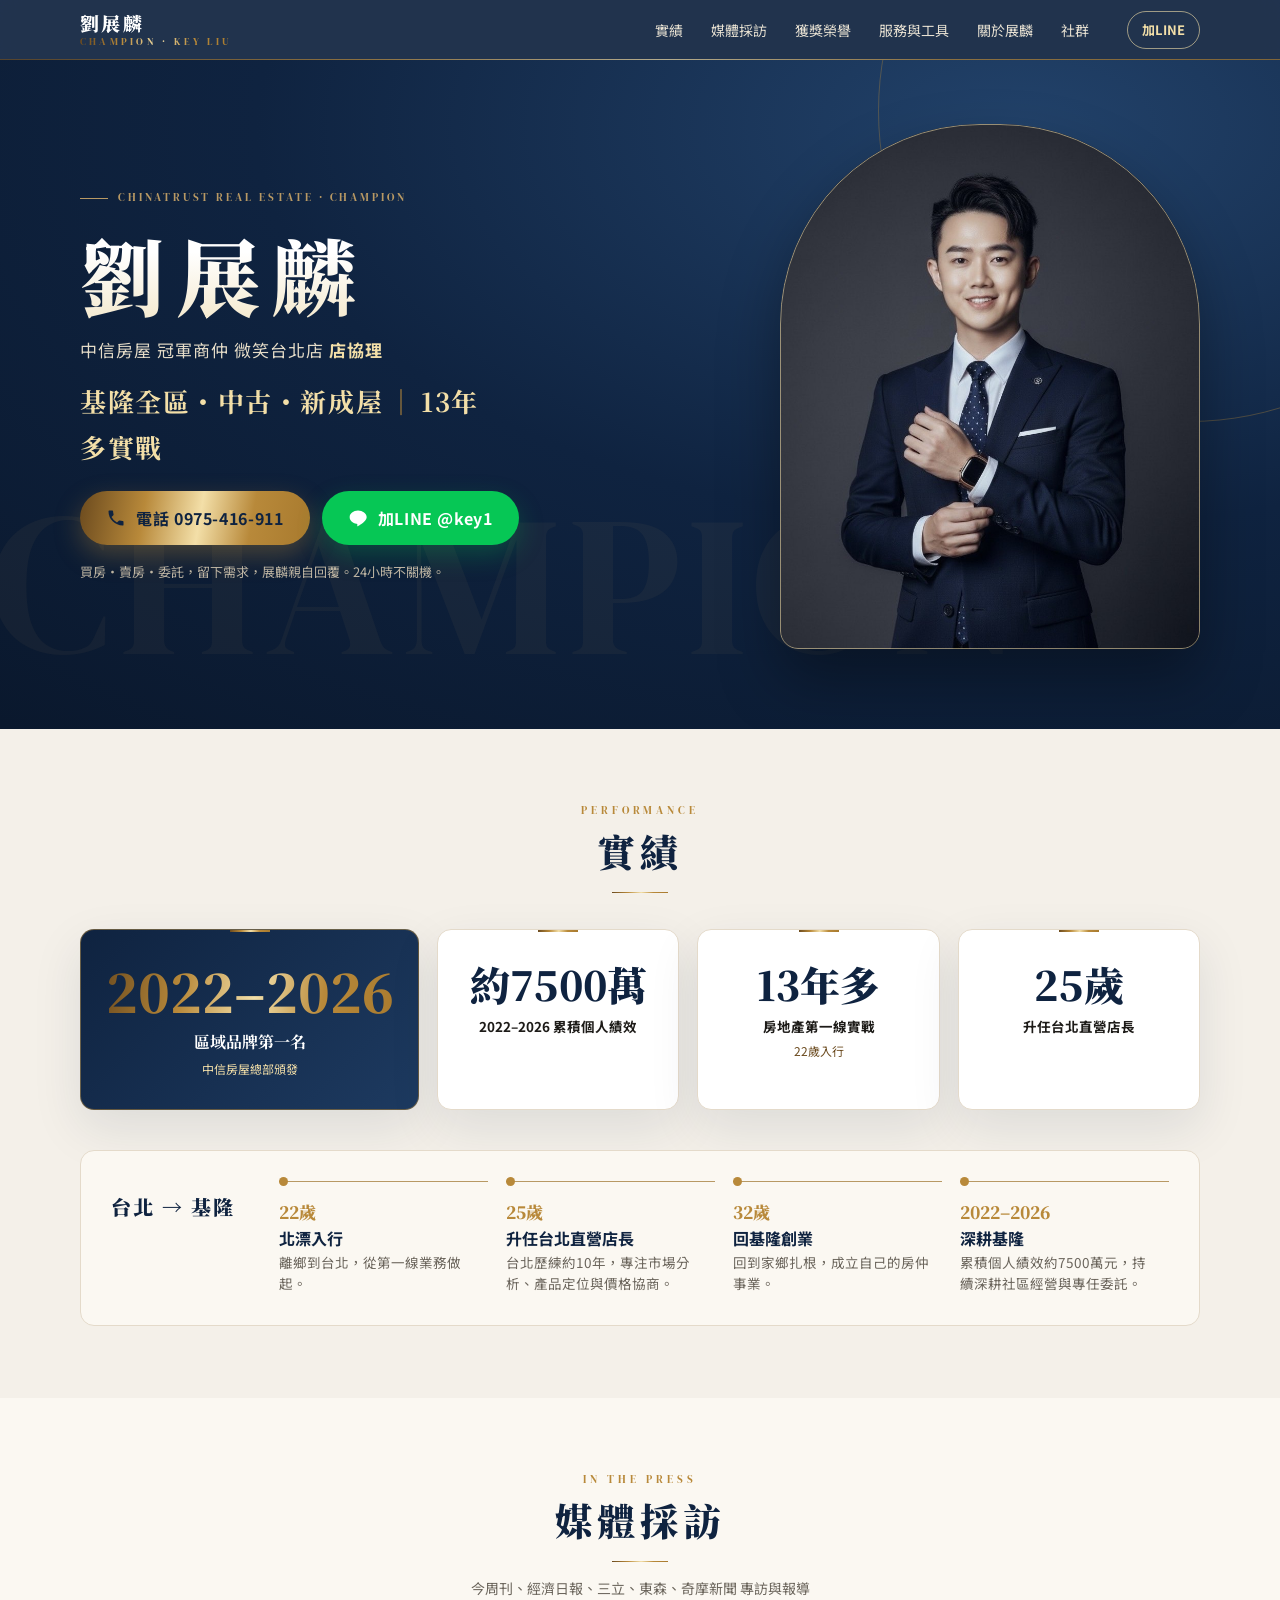
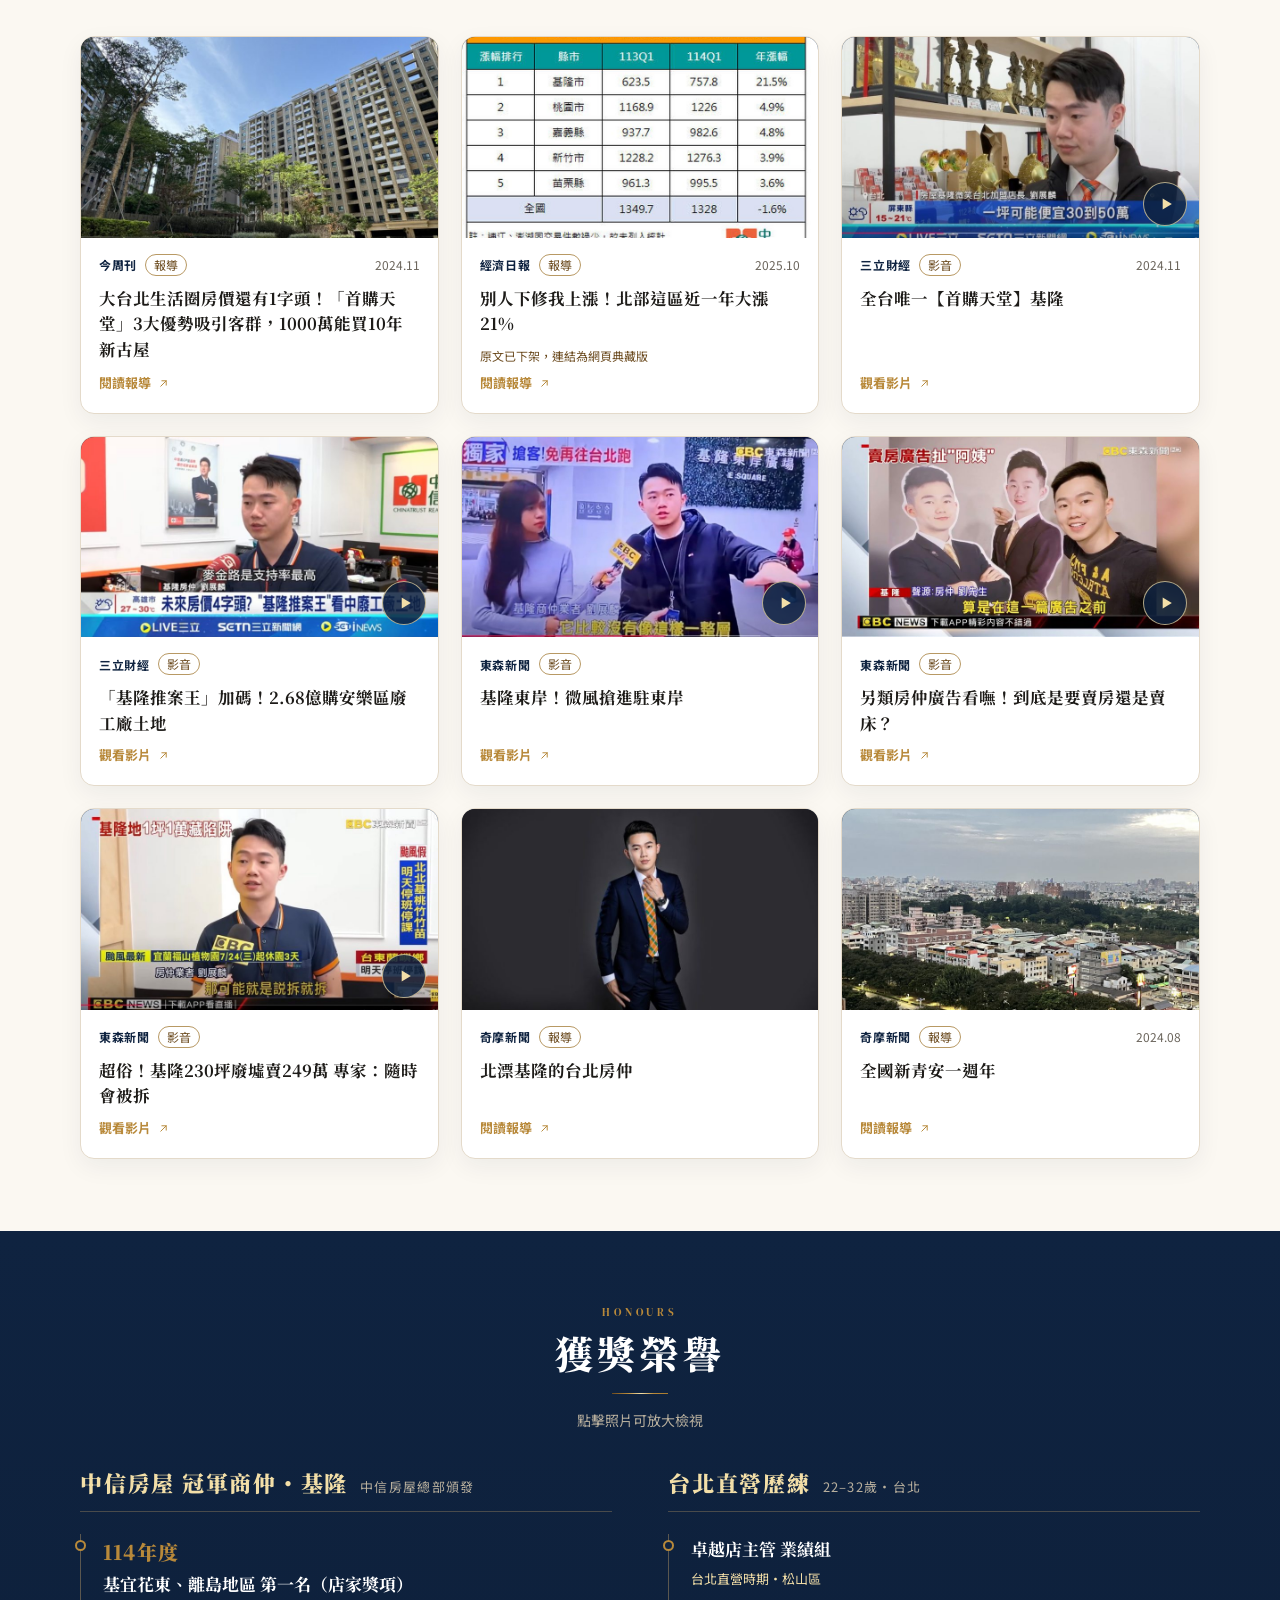
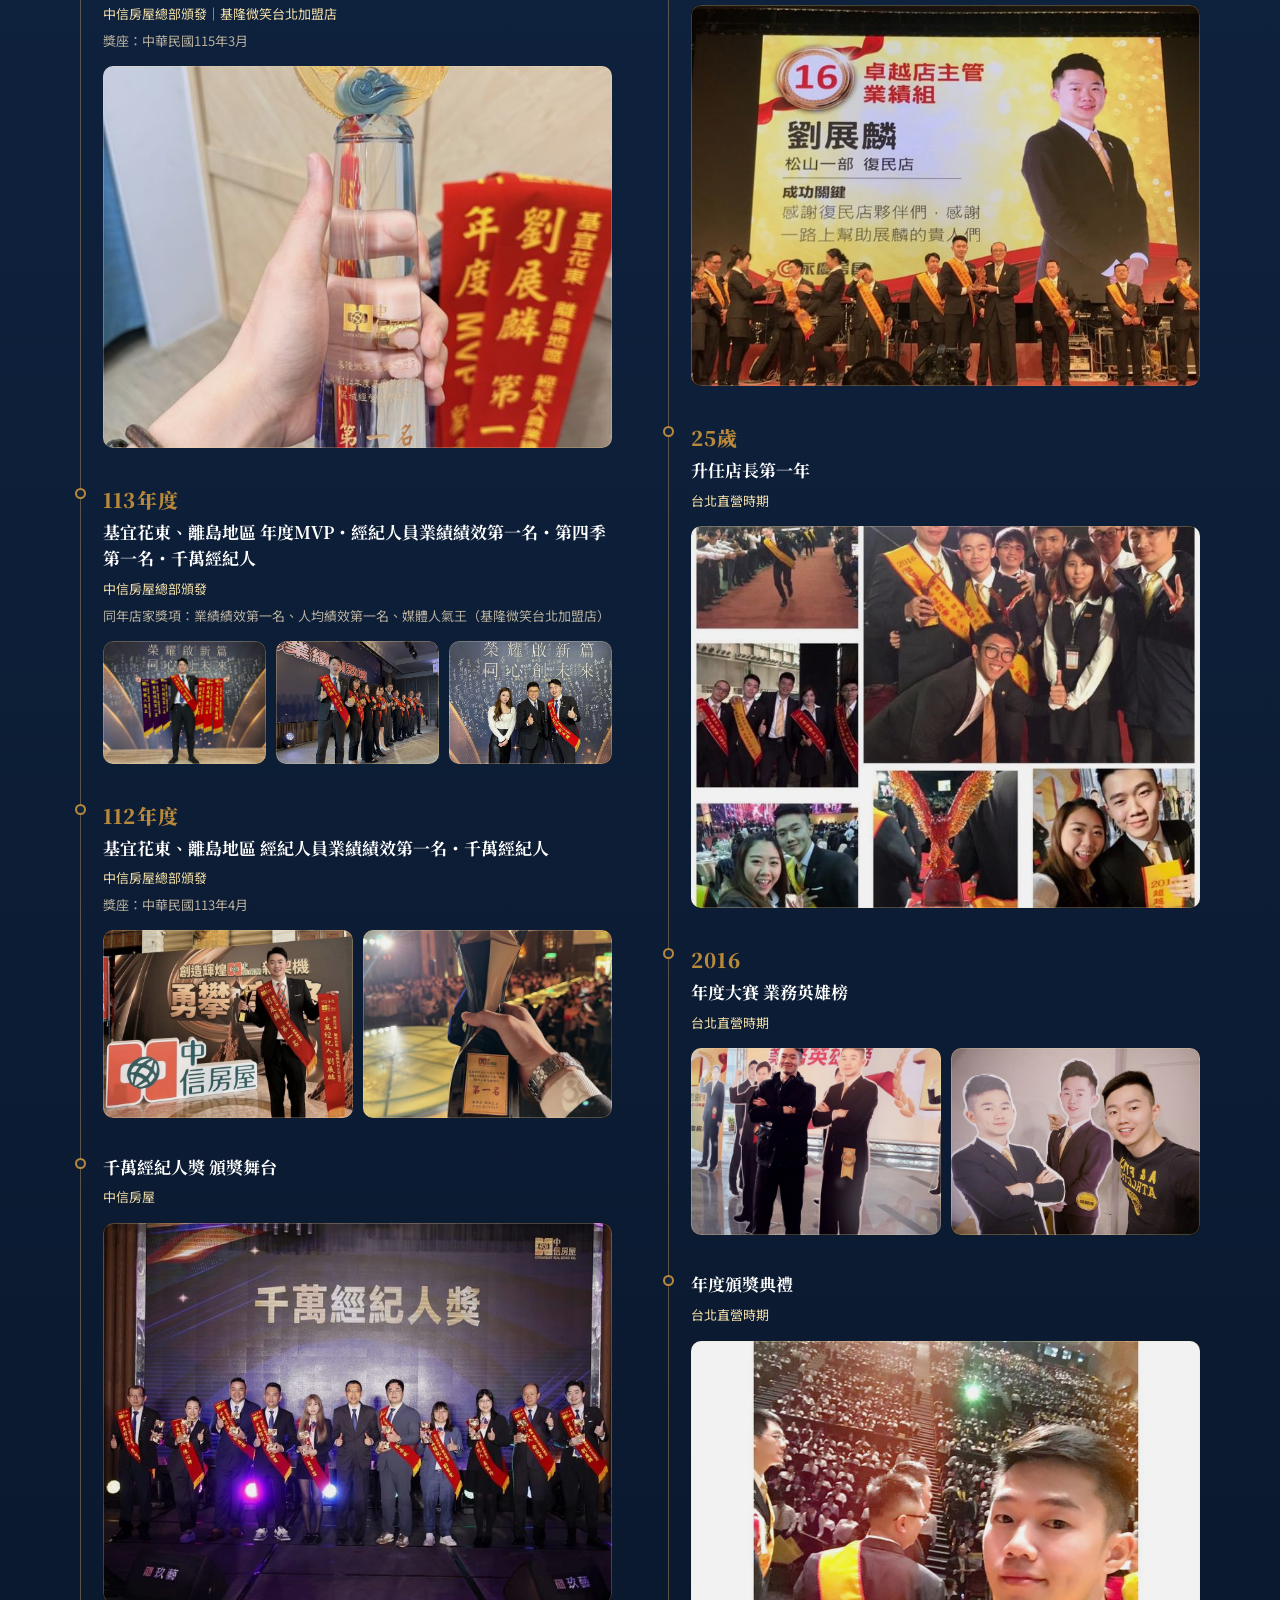
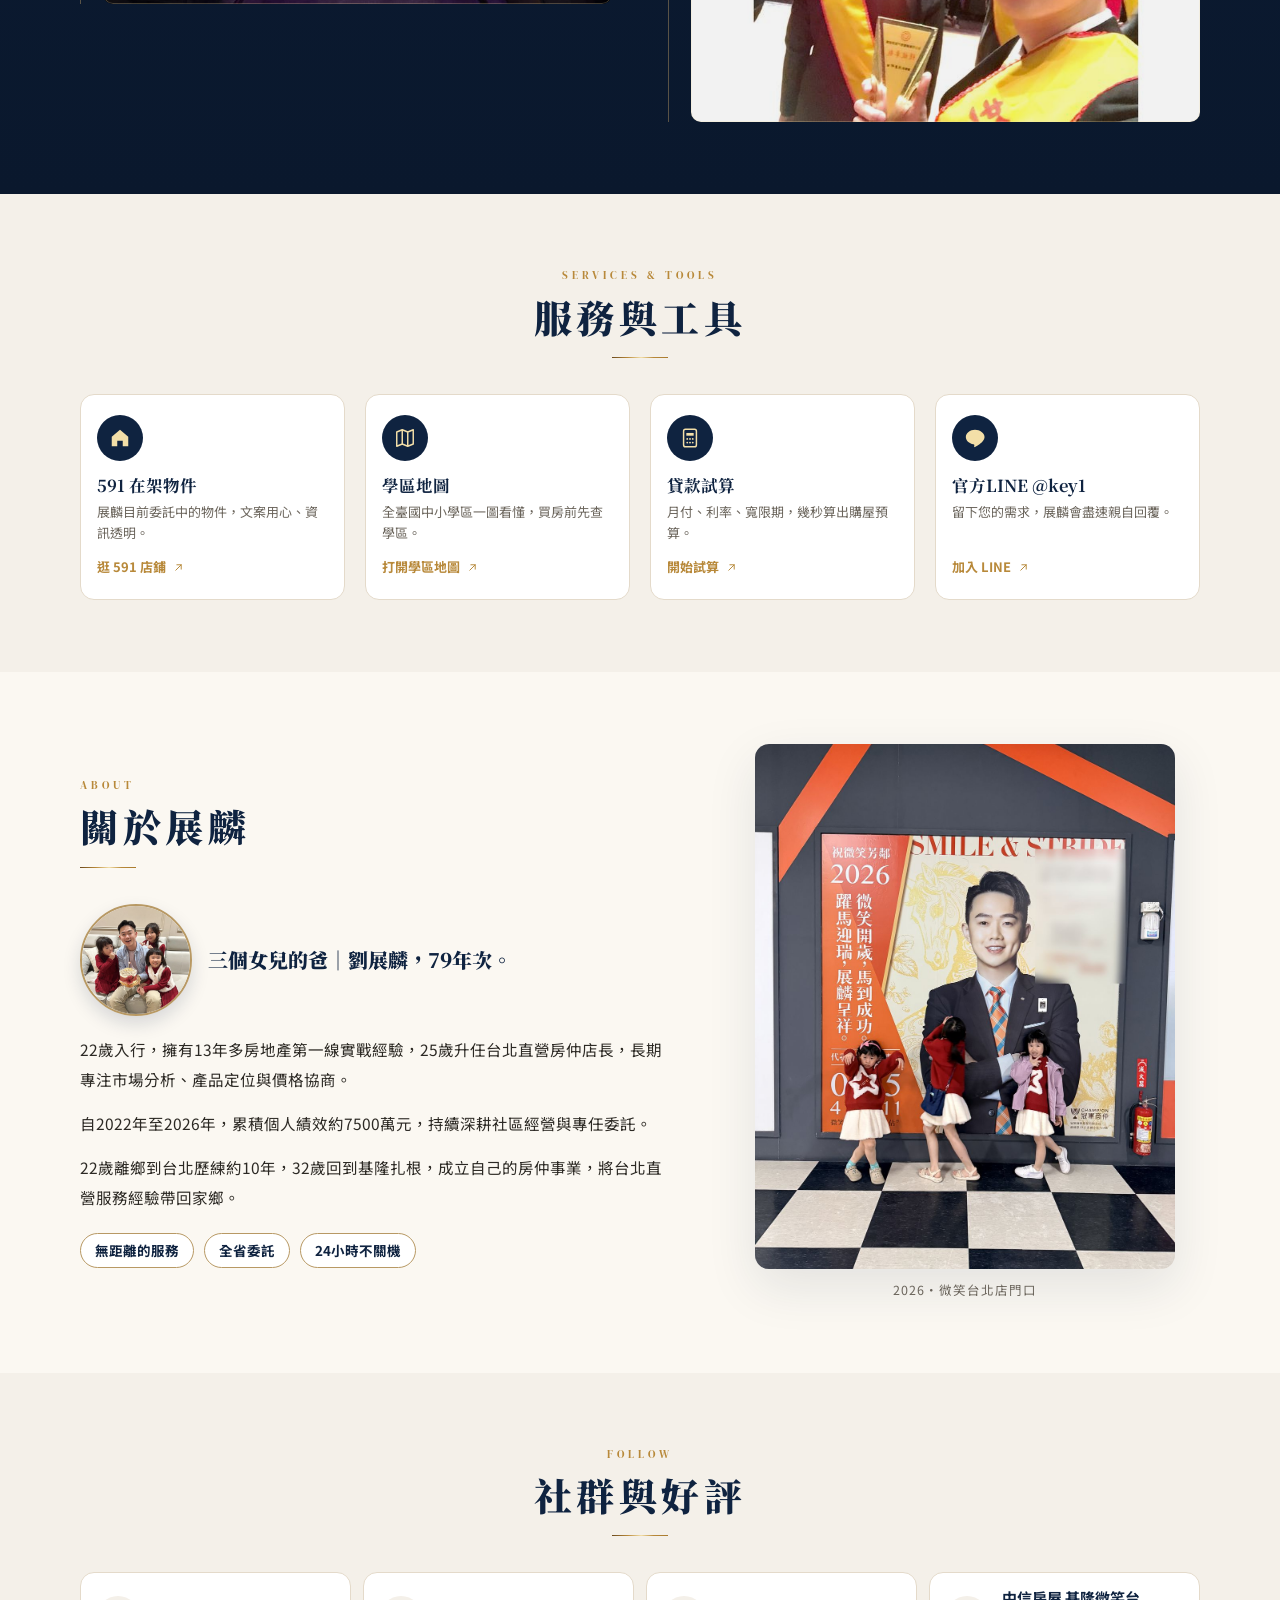
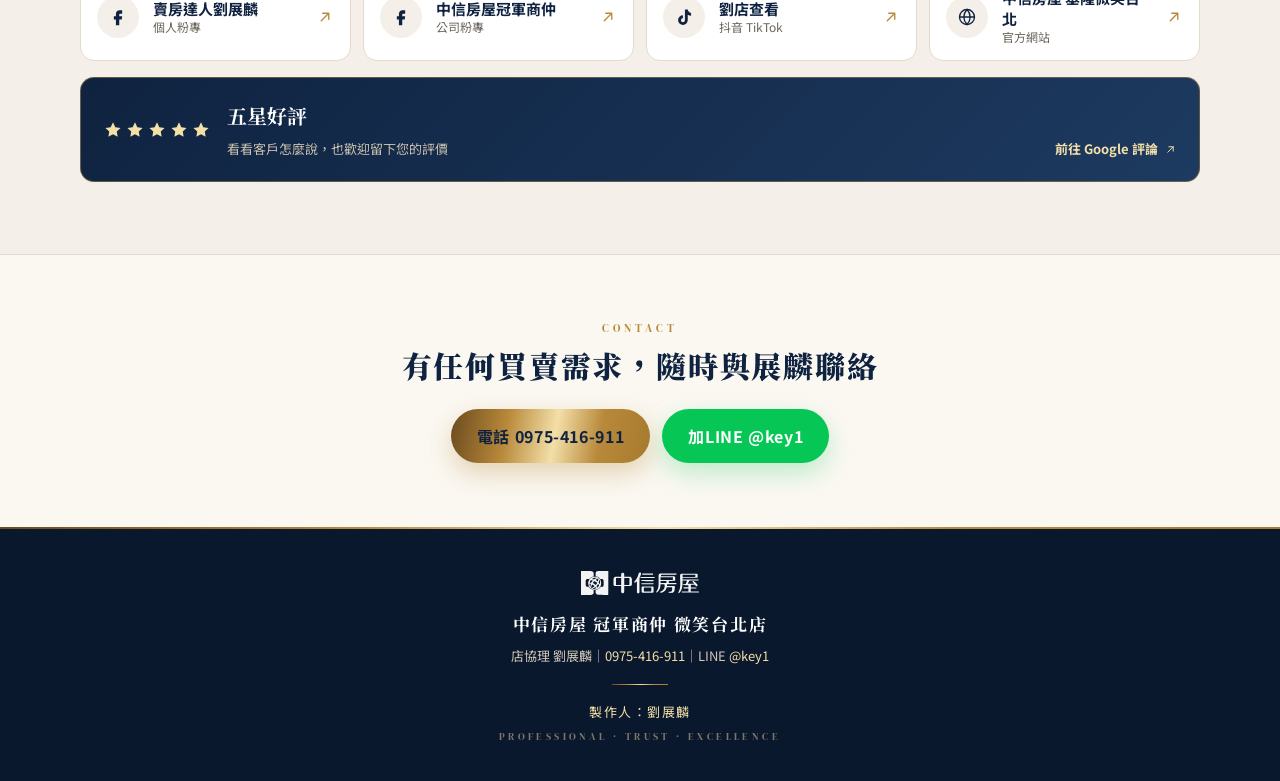
==== commit a1d9c198: "Tagline: 基隆全區・中古・新成屋" ====
--- a/index.html
+++ b/index.html
@@ -3,15 +3,15 @@
 <head>
 <meta charset="utf-8">
 <meta name="viewport" content="width=device-width,initial-scale=1,viewport-fit=cover">
-<title>劉展麟｜中信房屋 冠軍商仲 微笑台北店 店協理｜基隆信義・中正</title>
-<meta name="description" content="劉展麟，中信房屋 冠軍商仲 微笑台北店 店協理。基隆信義・中正，13年多房地產第一線實戰。買房、賣房、委託，電話 0975-416-911，LINE @key1。">
+<title>劉展麟｜中信房屋 冠軍商仲 微笑台北店 店協理｜基隆全區・中古・新成屋</title>
+<meta name="description" content="劉展麟，中信房屋 冠軍商仲 微笑台北店 店協理。基隆全區・中古・新成屋，13年多房地產第一線實戰。買房、賣房、委託，電話 0975-416-911，LINE @key1。">
 <meta name="theme-color" content="#0F2340">
 <link rel="canonical" href="https://key121.github.io/key-liu/">
 <meta property="og:type" content="website">
 <meta property="og:locale" content="zh_TW">
 <meta property="og:site_name" content="劉展麟｜中信房屋 冠軍商仲">
 <meta property="og:title" content="劉展麟｜中信房屋 冠軍商仲 微笑台北店 店協理">
-<meta property="og:description" content="基隆信義・中正｜13年多實戰。買房、賣房、委託，一通電話或加 LINE @key1。">
+<meta property="og:description" content="基隆全區・中古・新成屋｜13年多實戰。買房、賣房、委託，一通電話或加 LINE @key1。">
 <meta property="og:url" content="https://key121.github.io/key-liu/">
 <meta property="og:image" content="https://key121.github.io/key-liu/assets/img/og-cover.jpg">
 <meta property="og:image:width" content="1200">
@@ -19,7 +19,7 @@
 <meta property="og:image:alt" content="劉展麟 中信房屋 冠軍商仲">
 <meta name="twitter:card" content="summary_large_image">
 <meta name="twitter:title" content="劉展麟｜中信房屋 冠軍商仲 微笑台北店 店協理">
-<meta name="twitter:description" content="基隆信義・中正｜13年多實戰。電話 0975-416-911，LINE @key1。">
+<meta name="twitter:description" content="基隆全區・中古・新成屋｜13年多實戰。電話 0975-416-911，LINE @key1。">
 <meta name="twitter:image" content="https://key121.github.io/key-liu/assets/img/og-cover.jpg">
 <link rel="icon" type="image/png" href="assets/img/favicon.png">
 <link rel="apple-touch-icon" href="assets/img/apple-touch-icon.png">
@@ -29,7 +29,7 @@
 <link rel="stylesheet" href="css/style.css">
 <link rel="preload" as="image" href="assets/img/key-hero.jpg">
 <script type="application/ld+json">
-{"@context":"https://schema.org","@type":"RealEstateAgent","name":"劉展麟","jobTitle":"店協理","worksFor":{"@type":"Organization","name":"中信房屋 冠軍商仲 微笑台北店"},"telephone":"+886-975-416-911","areaServed":["基隆市信義區","基隆市中正區"],"image":"https://key121.github.io/key-liu/assets/img/key-hero.jpg","url":"https://key121.github.io/key-liu/","sameAs":["https://www.facebook.com/key591","https://www.591.com.tw/broker35638?type=2"]}
+{"@context":"https://schema.org","@type":"RealEstateAgent","name":"劉展麟","jobTitle":"店協理","worksFor":{"@type":"Organization","name":"中信房屋 冠軍商仲 微笑台北店"},"telephone":"+886-975-416-911","areaServed":["基隆市"],"image":"https://key121.github.io/key-liu/assets/img/key-hero.jpg","url":"https://key121.github.io/key-liu/","sameAs":["https://www.facebook.com/key591","https://www.591.com.tw/broker35638?type=2"]}
 </script>
 </head>
 <body>
@@ -58,7 +58,7 @@
       <div class="eyebrow"><span class="rule"></span>CHINATRUST REAL ESTATE · CHAMPION</div>
       <h1>劉展麟</h1>
       <p class="title">中信房屋 冠軍商仲 微笑台北店 <b>店協理</b></p>
-      <p class="tagline">基隆信義・中正<span class="bar">｜</span>13年多實戰</p>
+      <p class="tagline">基隆全區・中古・新成屋<span class="bar">｜</span>13年多實戰</p>
       <div class="cta-row">
         <a class="btn btn-gold" href="tel:0975416911"><svg viewBox="0 0 24 24" aria-hidden="true"><path d="M6.6 10.8a15.1 15.1 0 0 0 6.6 6.6l2.2-2.2a1 1 0 0 1 1-.25 11.4 11.4 0 0 0 3.6.57 1 1 0 0 1 1 1V20a1 1 0 0 1-1 1A17 17 0 0 1 3 4a1 1 0 0 1 1-1h3.5a1 1 0 0 1 1 1c0 1.25.2 2.45.57 3.57a1 1 0 0 1-.25 1z"/></svg>電話 0975-416-911</a>
         <a class="btn btn-line" href="https://line.me/R/ti/p/@key1" target="_blank" rel="noopener"><svg viewBox="0 0 24 24" aria-hidden="true"><path d="M12 3C6.5 3 2 6.6 2 11c0 3.9 3.5 7.2 8.3 7.9.3.1.8.2.9.5.1.3.1.7 0 1l-.1.9c0 .3-.2 1 .9.5s6-3.5 8.2-6.1c1.5-1.6 2.2-3.2 2.2-4.8C22.4 6.6 17.5 3 12 3z"/></svg>加LINE @key1</a>
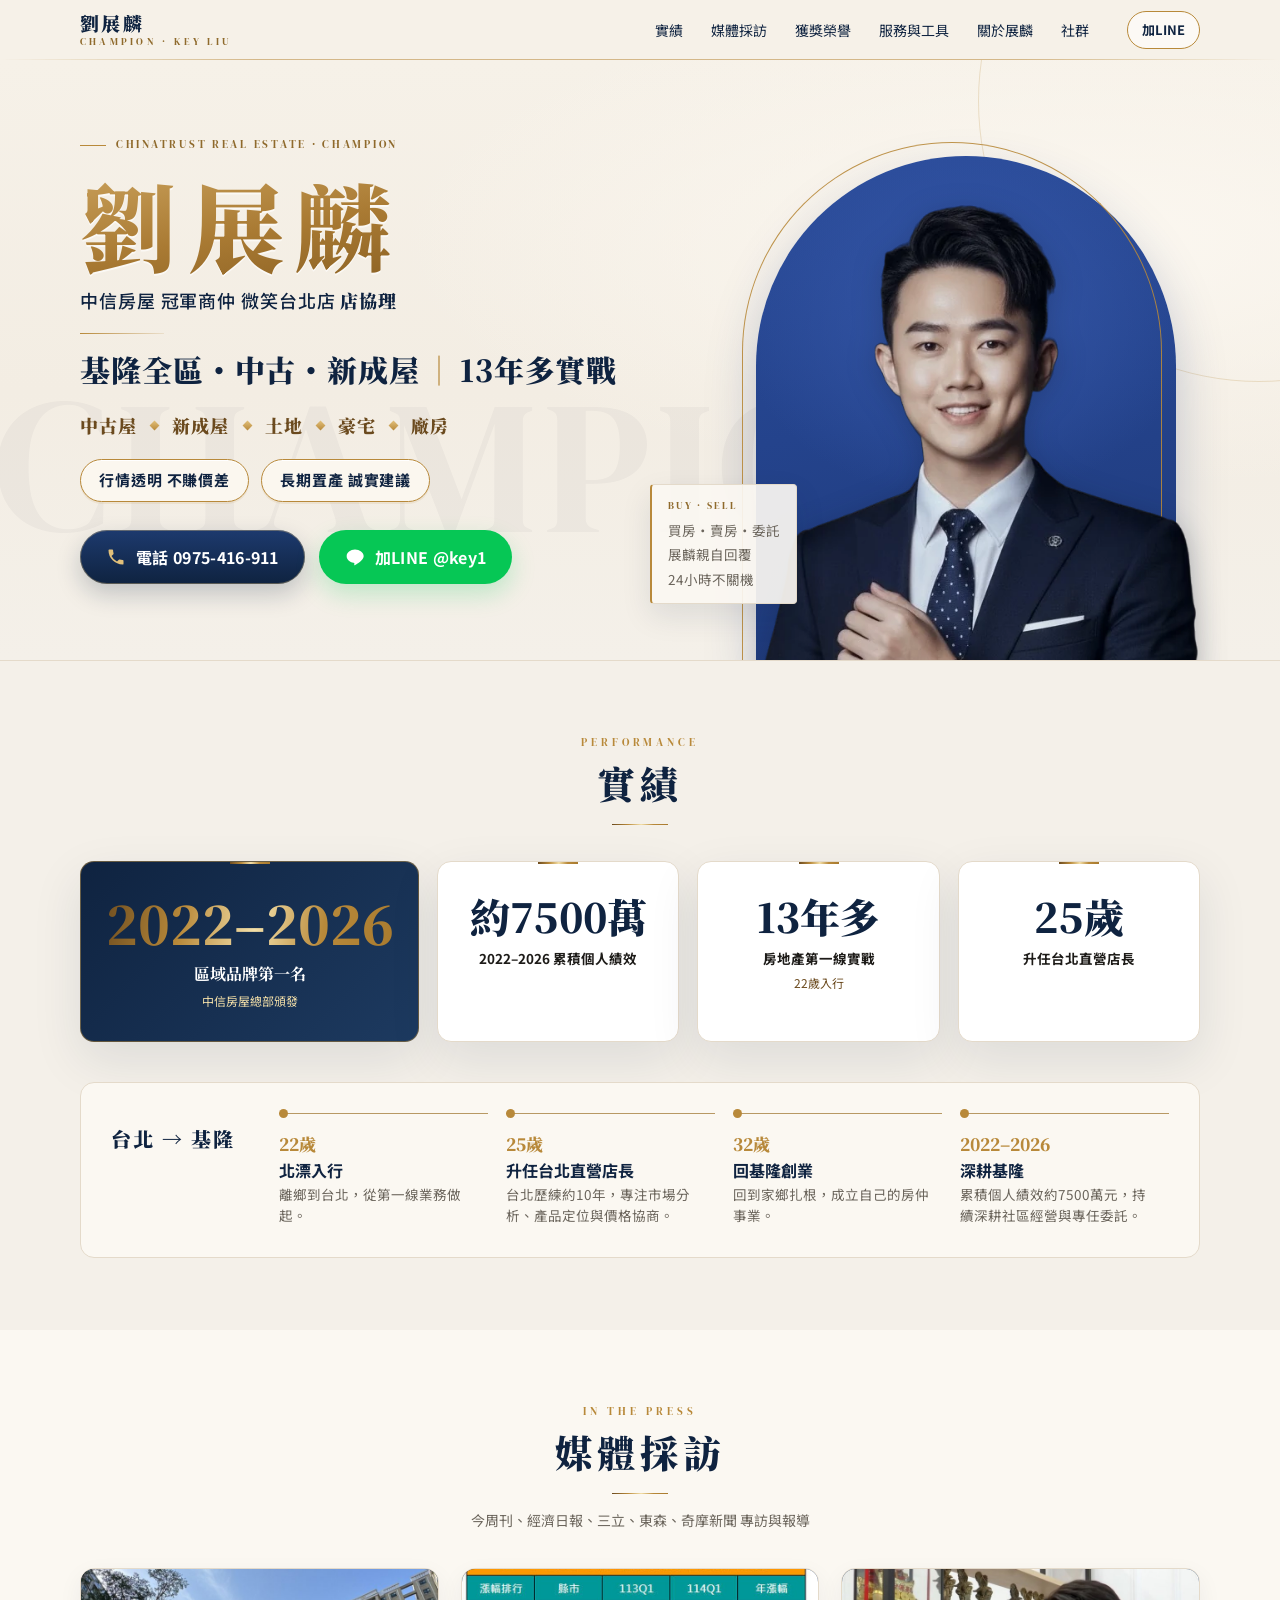
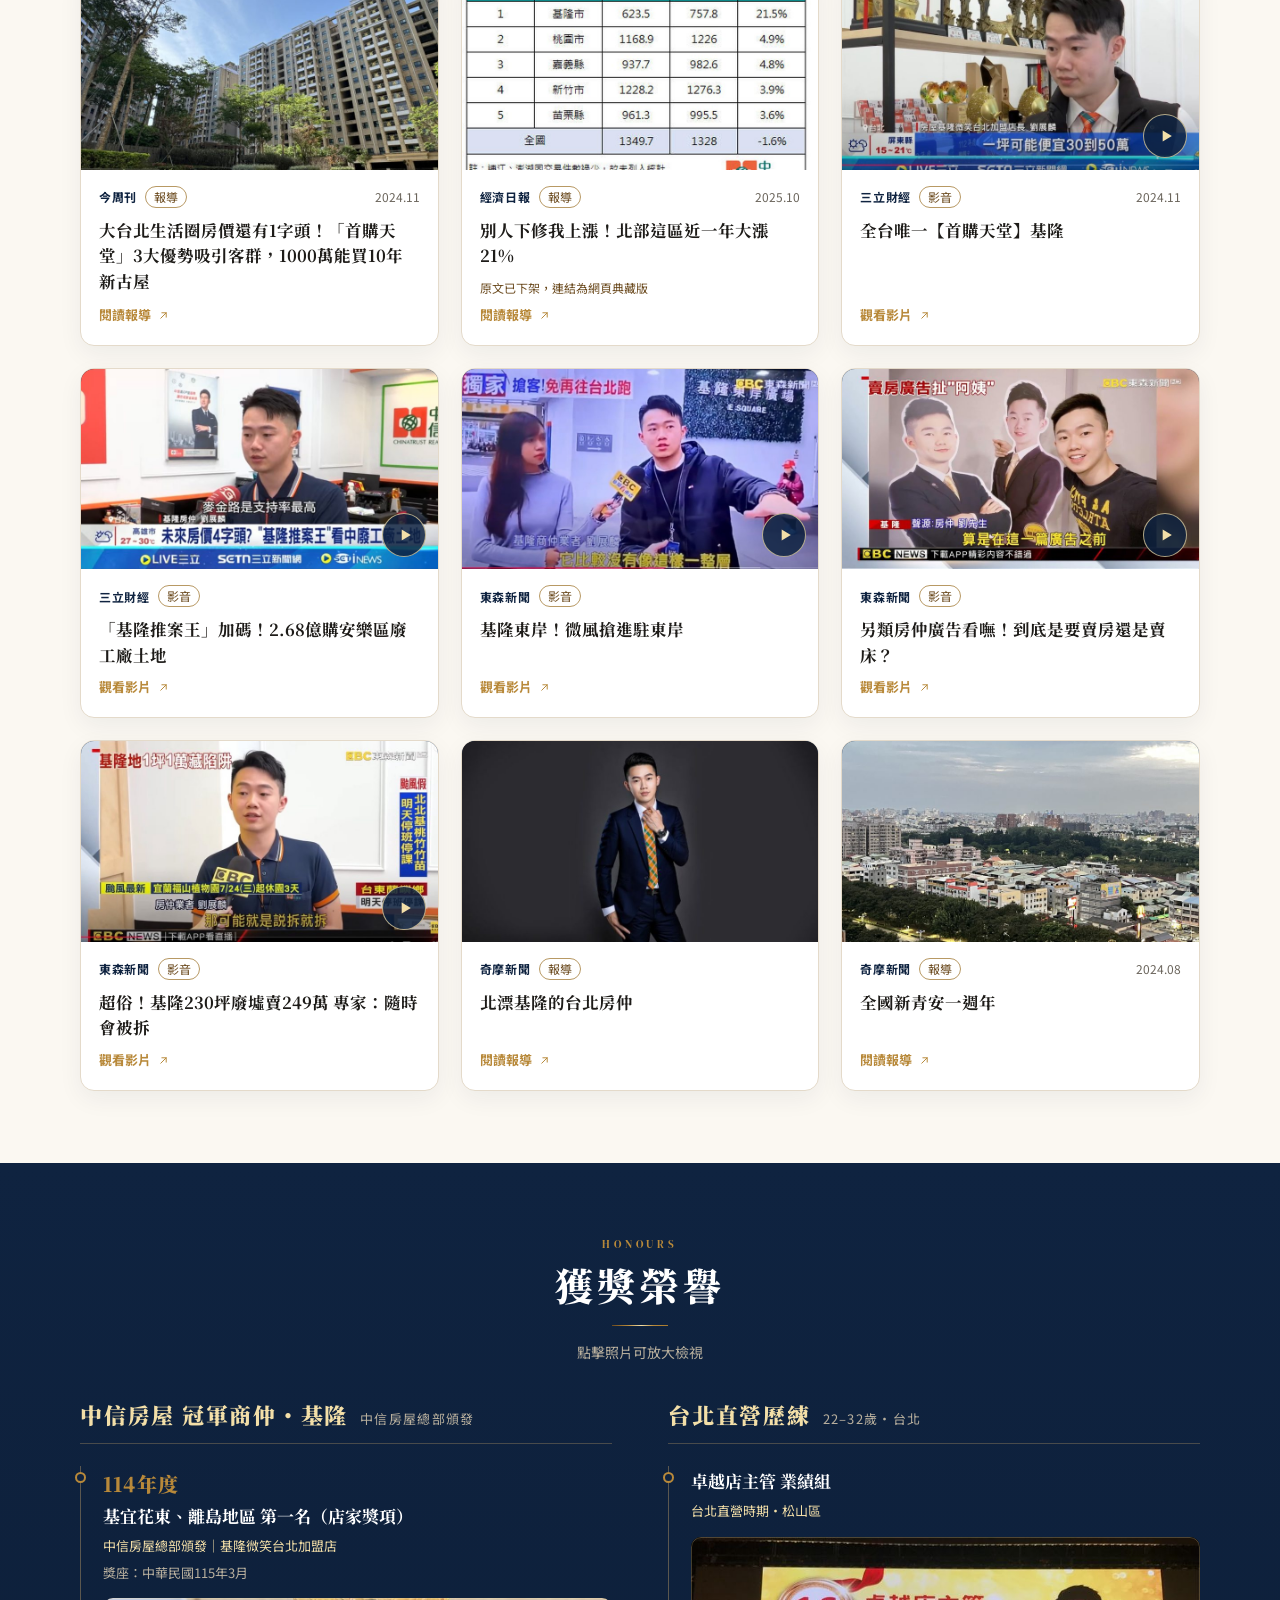
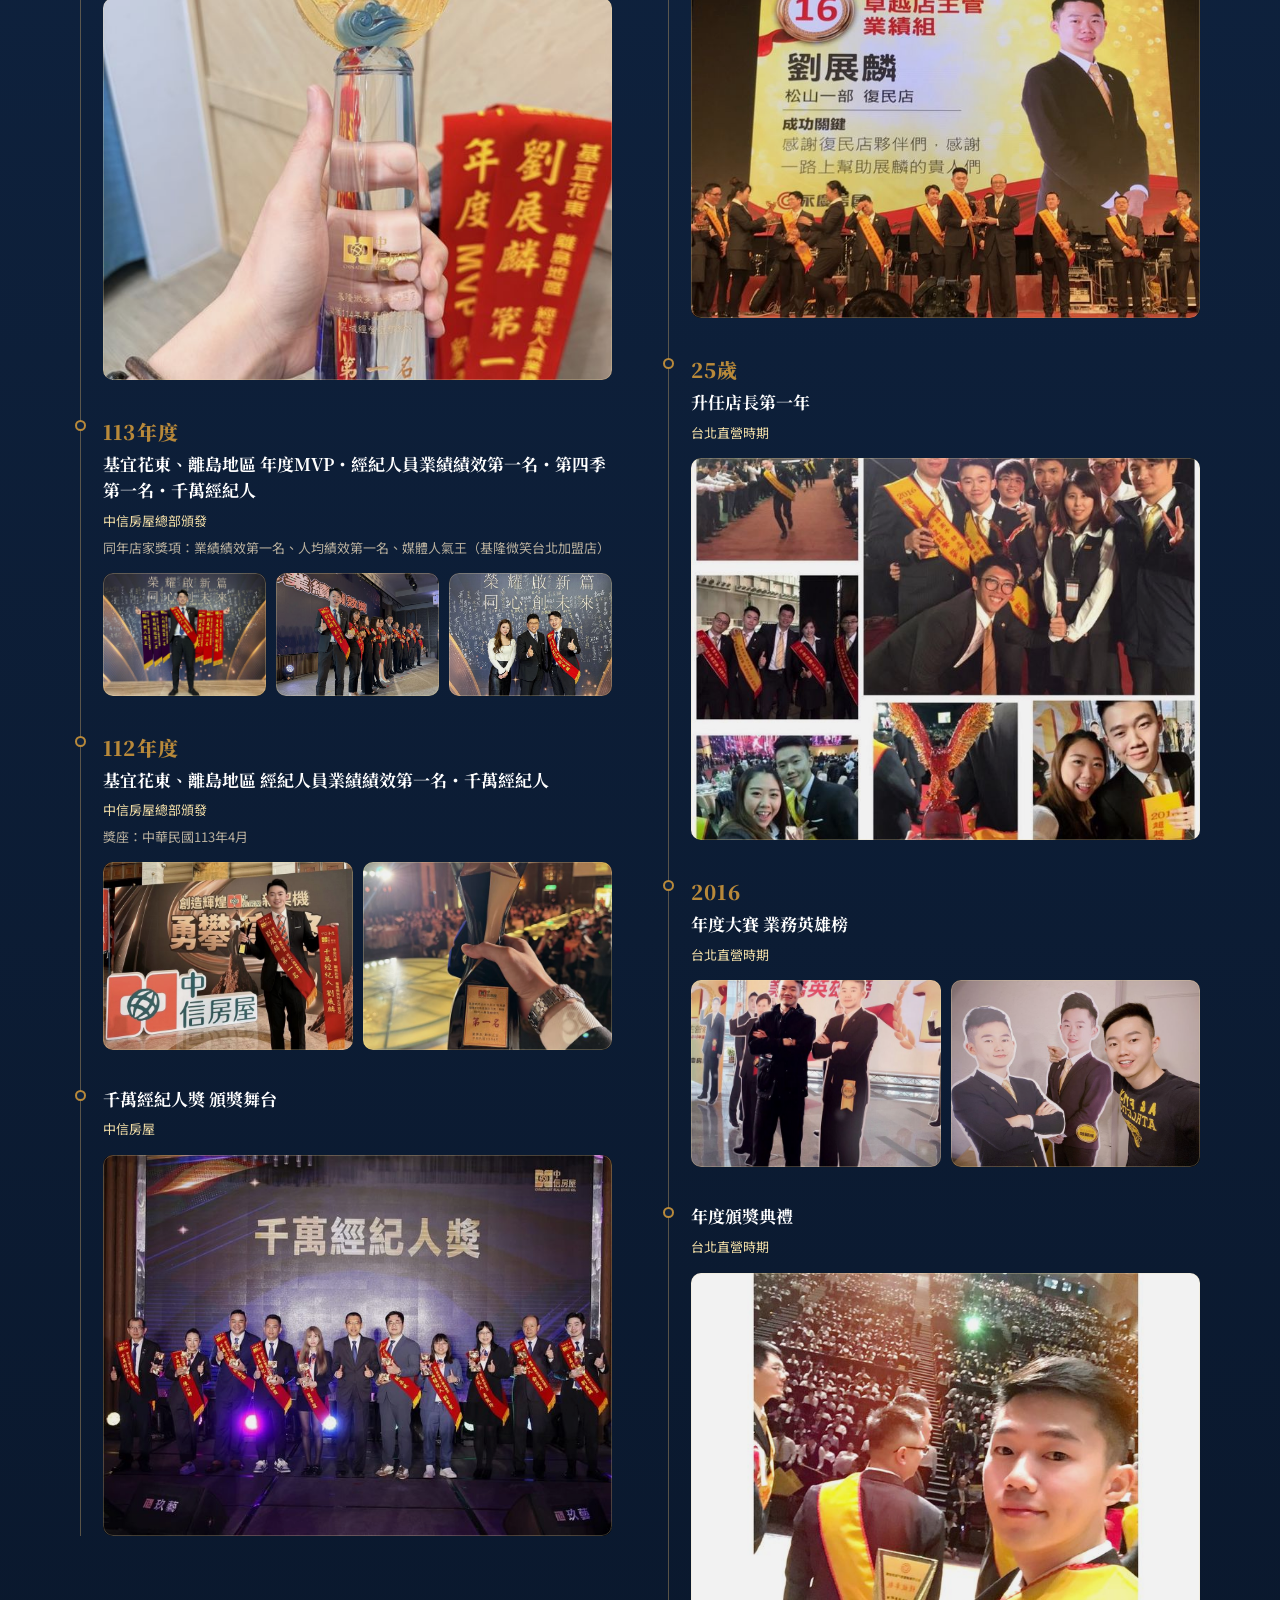
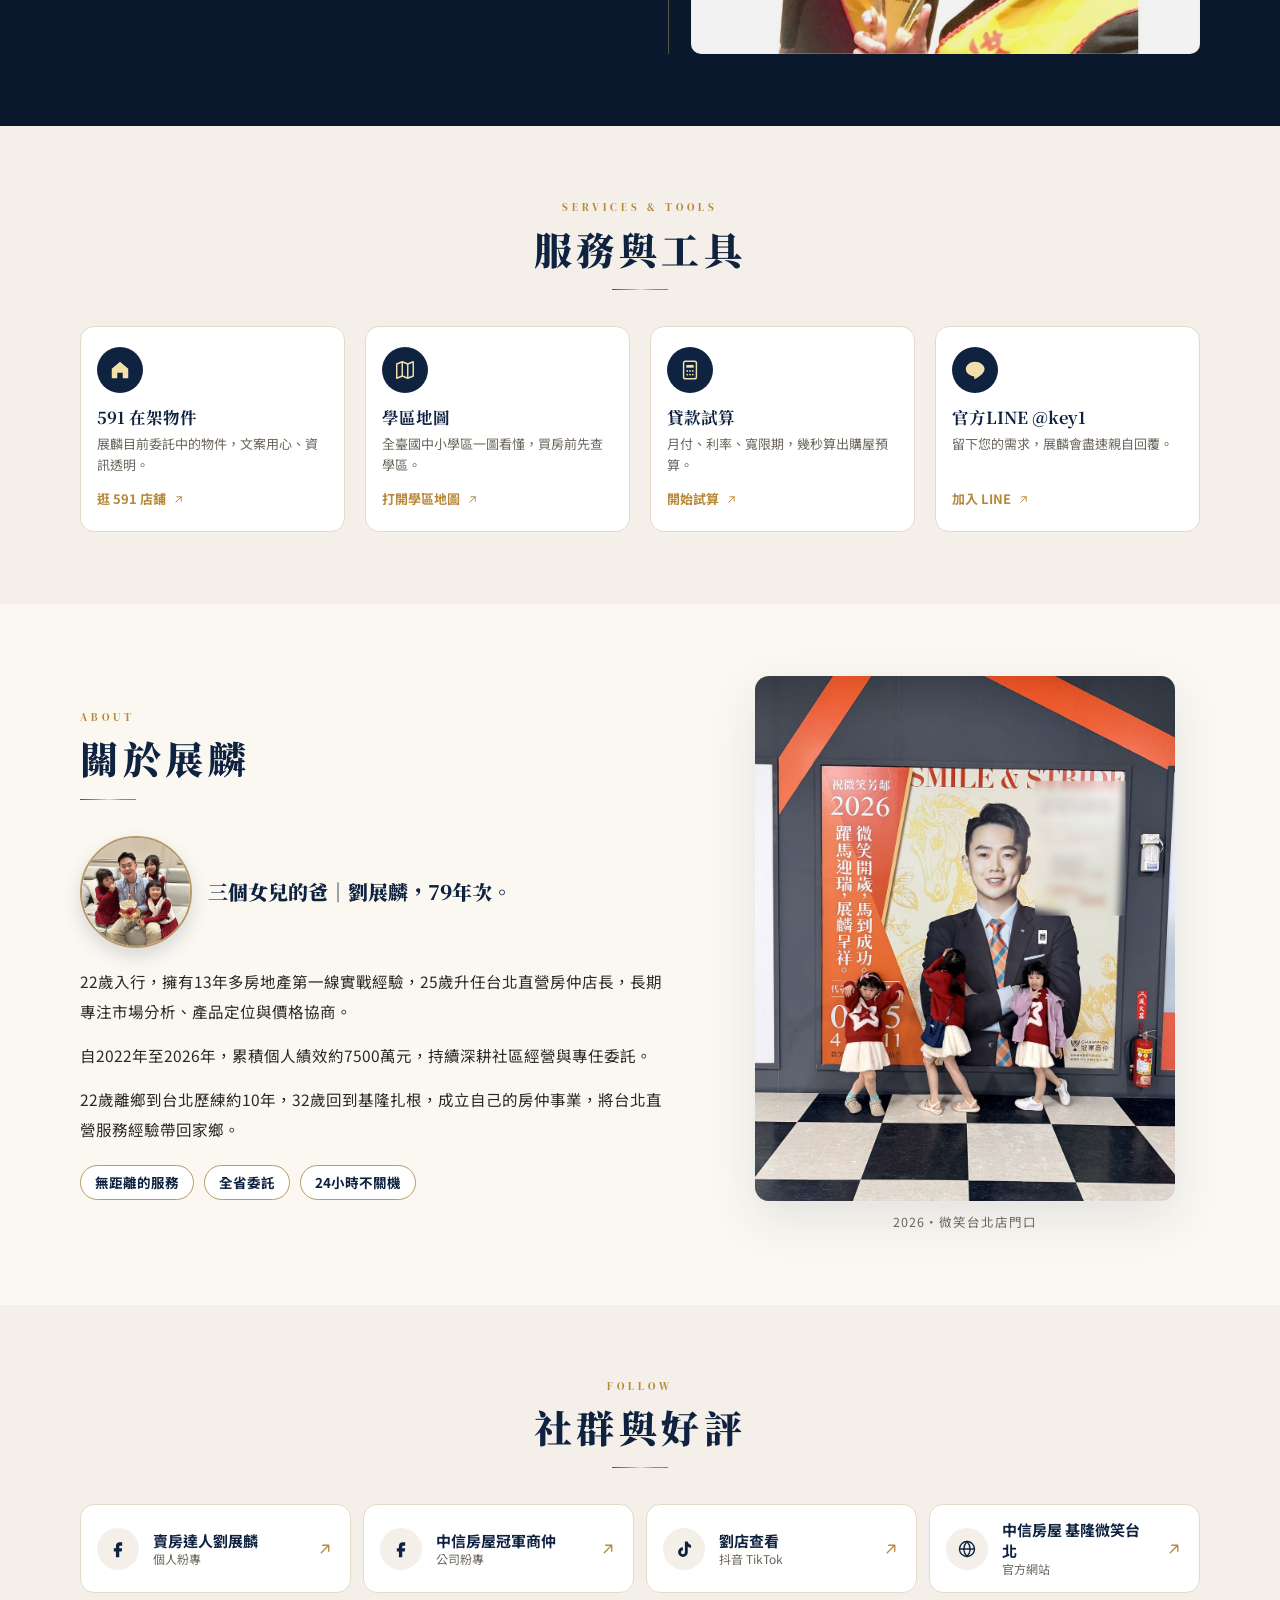
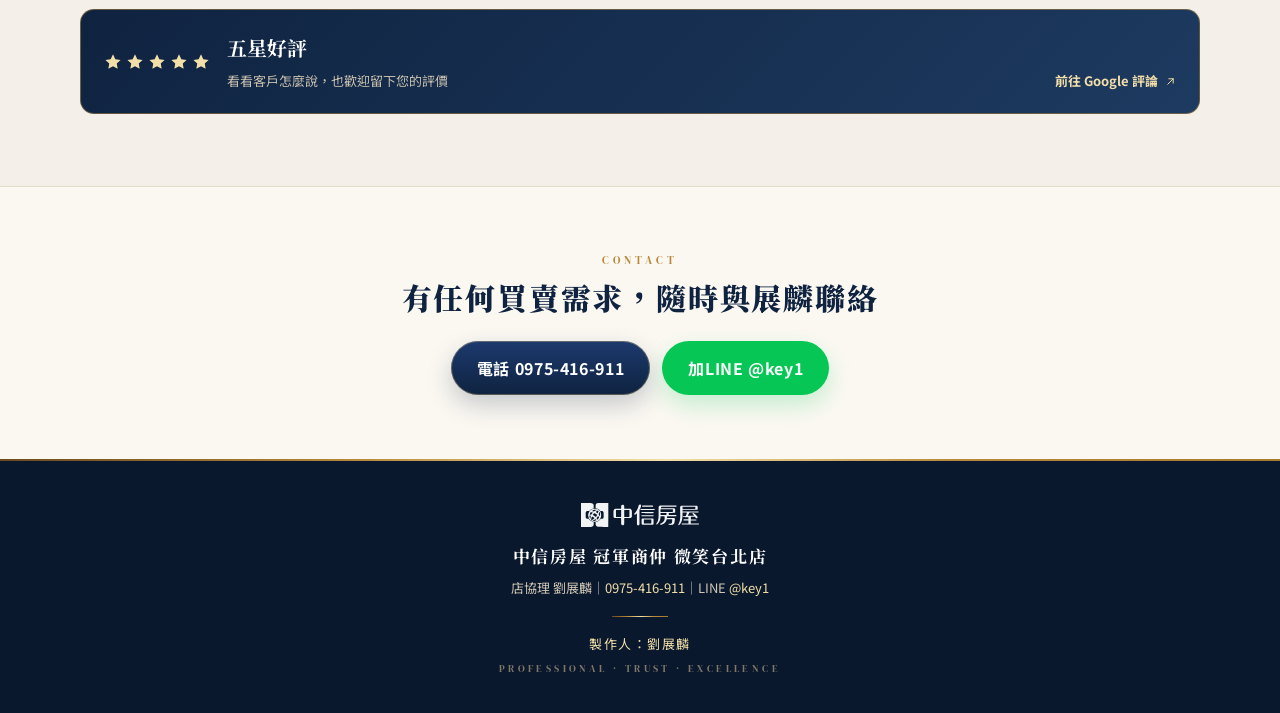
==== commit ff694e1c: "Hero v2: cream/navy/gold, cutout on royal-navy arch, service row + chips; light nav & sticky bar" ====
--- a/index.html
+++ b/index.html
@@ -5,7 +5,7 @@
 <meta name="viewport" content="width=device-width,initial-scale=1,viewport-fit=cover">
 <title>劉展麟｜中信房屋 冠軍商仲 微笑台北店 店協理｜基隆全區・中古・新成屋</title>
 <meta name="description" content="劉展麟，中信房屋 冠軍商仲 微笑台北店 店協理。基隆全區・中古・新成屋，13年多房地產第一線實戰。買房、賣房、委託，電話 0975-416-911，LINE @key1。">
-<meta name="theme-color" content="#0F2340">
+<meta name="theme-color" content="#F3EDE3">
 <link rel="canonical" href="https://key121.github.io/key-liu/">
 <meta property="og:type" content="website">
 <meta property="og:locale" content="zh_TW">
@@ -27,7 +27,7 @@
 <link rel="preconnect" href="https://fonts.gstatic.com" crossorigin>
 <link href="https://fonts.googleapis.com/css2?family=Noto+Sans+TC:wght@400;500;700&family=Noto+Serif+TC:wght@500;700;900&display=swap" rel="stylesheet">
 <link rel="stylesheet" href="css/style.css">
-<link rel="preload" as="image" href="assets/img/key-hero.jpg">
+<link rel="preload" as="image" href="assets/img/key-cutout.webp" type="image/webp">
 <script type="application/ld+json">
 {"@context":"https://schema.org","@type":"RealEstateAgent","name":"劉展麟","jobTitle":"店協理","worksFor":{"@type":"Organization","name":"中信房屋 冠軍商仲 微笑台北店"},"telephone":"+886-975-416-911","areaServed":["基隆市"],"image":"https://key121.github.io/key-liu/assets/img/key-hero.jpg","url":"https://key121.github.io/key-liu/","sameAs":["https://www.facebook.com/key591","https://www.591.com.tw/broker35638?type=2"]}
 </script>
@@ -51,19 +51,31 @@
 <section class="hero">
   <div class="hero-bg" aria-hidden="true"></div>
   <div class="wrap hero-in">
-    <div class="hero-photo reveal">
-      <div class="frame"><img src="assets/img/key-hero.jpg" alt="劉展麟 形象照" width="1024" height="1024" fetchpriority="high"></div>
-    </div>
     <div class="hero-copy reveal">
       <div class="eyebrow"><span class="rule"></span>CHINATRUST REAL ESTATE · CHAMPION</div>
       <h1>劉展麟</h1>
       <p class="title">中信房屋 冠軍商仲 微笑台北店 <b>店協理</b></p>
-      <p class="tagline">基隆全區・中古・新成屋<span class="bar">｜</span>13年多實戰</p>
+      <span class="hero-rule" aria-hidden="true"></span>
+      <p class="tagline"><span class="nw">基隆全區・中古・新成屋</span><span class="bar">｜</span><span class="nw">13年多實戰</span></p>
+      <ul class="svc-row" aria-label="服務項目">
+        <li>中古屋</li><li>新成屋</li><li>土地</li><li>豪宅</li><li>廠房</li>
+      </ul>
+      <ul class="chips">
+        <li>行情透明 不賺價差</li><li>長期置產 誠實建議</li>
+      </ul>
       <div class="cta-row">
-        <a class="btn btn-gold" href="tel:0975416911"><svg viewBox="0 0 24 24" aria-hidden="true"><path d="M6.6 10.8a15.1 15.1 0 0 0 6.6 6.6l2.2-2.2a1 1 0 0 1 1-.25 11.4 11.4 0 0 0 3.6.57 1 1 0 0 1 1 1V20a1 1 0 0 1-1 1A17 17 0 0 1 3 4a1 1 0 0 1 1-1h3.5a1 1 0 0 1 1 1c0 1.25.2 2.45.57 3.57a1 1 0 0 1-.25 1z"/></svg>電話 0975-416-911</a>
-        <a class="btn btn-line" href="https://line.me/R/ti/p/@key1" target="_blank" rel="noopener"><svg viewBox="0 0 24 24" aria-hidden="true"><path d="M12 3C6.5 3 2 6.6 2 11c0 3.9 3.5 7.2 8.3 7.9.3.1.8.2.9.5.1.3.1.7 0 1l-.1.9c0 .3-.2 1 .9.5s6-3.5 8.2-6.1c1.5-1.6 2.2-3.2 2.2-4.8C22.4 6.6 17.5 3 12 3z"/></svg>加LINE @key1</a>
+        <a class="btn btn-navy" href="tel:0975416911" aria-label="撥打電話 0975-416-911"><svg viewBox="0 0 24 24" aria-hidden="true"><path d="M6.6 10.8a15.1 15.1 0 0 0 6.6 6.6l2.2-2.2a1 1 0 0 1 1-.25 11.4 11.4 0 0 0 3.6.57 1 1 0 0 1 1 1V20a1 1 0 0 1-1 1A17 17 0 0 1 3 4a1 1 0 0 1 1-1h3.5a1 1 0 0 1 1 1c0 1.25.2 2.45.57 3.57a1 1 0 0 1-.25 1z"/></svg><span><span class="lbl">電話 </span>0975-416-911</span></a>
+        <a class="btn btn-line" href="https://line.me/R/ti/p/@key1" target="_blank" rel="noopener"><svg viewBox="0 0 24 24" aria-hidden="true"><path d="M12 3C6.5 3 2 6.6 2 11c0 3.9 3.5 7.2 8.3 7.9.3.1.8.2.9.5.1.3.1.7 0 1l-.1.9c0 .3-.2 1 .9.5s6-3.5 8.2-6.1c1.5-1.6 2.2-3.2 2.2-4.8C22.4 6.6 17.5 3 12 3z"/></svg><span><span class="lbl">加</span>LINE @key1</span></a>
       </div>
-      <p class="hero-note">買房・賣房・委託，留下需求，展麟親自回覆。24小時不關機。</p>
+    </div>
+    <div class="hero-visual reveal">
+      <p class="hero-note"><span class="hn-k">BUY · SELL</span>買房・賣房・委託<br>展麟親自回覆<br>24小時不關機</p>
+      <div class="arch">
+        <picture>
+          <source srcset="assets/img/key-cutout.webp" type="image/webp">
+          <img src="assets/img/key-cutout.png" alt="劉展麟 形象照" width="596" height="944" fetchpriority="high">
+        </picture>
+      </div>
     </div>
   </div>
 </section>
@@ -121,7 +133,7 @@
     <p class="cta-k">CONTACT</p>
     <h2>有任何買賣需求，隨時與展麟聯絡</h2>
     <div class="cta-row center">
-      <a class="btn btn-gold" href="tel:0975416911">電話 0975-416-911</a>
+      <a class="btn btn-navy" href="tel:0975416911">電話 0975-416-911</a>
       <a class="btn btn-line" href="https://line.me/R/ti/p/@key1" target="_blank" rel="noopener">加LINE @key1</a>
     </div>
   </div>
--- a/css/style.css
+++ b/css/style.css
@@ -2,9 +2,10 @@
 @font-face{font-family:"DM Serif Display";src:url(../assets/dmserif-latin.woff2) format("woff2");font-display:swap}
 :root{
   --navy:#0F2340;--navy2:#183453;--navy3:#0a182d;
-  --gold:#B8893A;--gold-soft:#B89964;--gold-hi:#F3DFA8;--brown:#6B4A1E;
+  --gold:#B8893A;--gold-deep:#8F6A2C;--gold-soft:#B89964;--gold-hi:#F3DFA8;--brown:#6B4A1E;
   --cream:#F4F0E9;--ivory:#FBF8F2;--ink:#1d1b18;--muted:#6B655C;--line:#E4DACA;
   --line-green:#06C755;
+  --gold-ink:linear-gradient(170deg,#C9A05A 0%,#A97A33 45%,#7E561C 100%);
   --metal:linear-gradient(100deg,#6B4A1E 0%,#B8893A 28%,#F3DFA8 52%,#B8893A 74%,#A87A2E 100%);
   --serif:"Noto Serif TC","Songti TC",serif;--sans:"Noto Sans TC","PingFang TC","Microsoft JhengHei",system-ui,sans-serif;
   --en:"DM Serif Display","Noto Serif TC",Georgia,serif;
@@ -20,54 +21,83 @@
 svg{fill:currentColor}
 .ic{width:1em;height:1em;flex:none}
 
-/* top bar */
-.topbar{position:sticky;top:0;z-index:50;background:rgba(15,35,64,.92);backdrop-filter:saturate(140%) blur(10px);-webkit-backdrop-filter:saturate(140%) blur(10px);color:#fff;transition:box-shadow .3s}
-.topbar::after{content:"";position:absolute;left:0;right:0;bottom:0;height:1px;background:var(--metal);opacity:.7}
-.scrolled .topbar{box-shadow:0 8px 24px rgba(0,0,0,.18)}
+/* top bar — light cream, translucent */
+.topbar{position:sticky;top:0;z-index:50;background:rgba(246,241,232,.86);backdrop-filter:saturate(140%) blur(12px);-webkit-backdrop-filter:saturate(140%) blur(12px);color:var(--navy);transition:box-shadow .3s,background .3s}
+.topbar::after{content:"";position:absolute;left:0;right:0;bottom:0;height:1px;background:linear-gradient(90deg,rgba(184,137,58,0) 0%,rgba(184,137,58,.55) 20%,rgba(184,137,58,.55) 80%,rgba(184,137,58,0) 100%)}
+.scrolled .topbar{background:rgba(246,241,232,.95);box-shadow:0 8px 24px rgba(15,35,64,.08)}
 .topbar-in{display:flex;align-items:center;gap:18px;height:60px}
 .brand{display:flex;flex-direction:column;line-height:1}
-.brand-zh{font-family:var(--serif);font-weight:900;font-size:19px;letter-spacing:.12em}
-.brand-en{font-family:var(--en);font-size:9.5px;letter-spacing:.34em;margin-top:5px;background:var(--metal);-webkit-background-clip:text;background-clip:text;color:transparent}
+.brand-zh{font-family:var(--serif);font-weight:900;font-size:19px;letter-spacing:.12em;color:var(--navy)}
+.brand-en{font-family:var(--en);font-size:9.5px;letter-spacing:.34em;margin-top:5px;color:var(--gold-deep)}
 .nav{display:none;margin-left:auto;gap:4px}
-.nav a{font-size:14px;padding:6px 12px;border-radius:999px;color:#E9E2D3;transition:color .2s,background .2s}
-.nav a:hover{color:#fff;background:rgba(255,255,255,.08)}
-.pill-line{margin-left:auto;font-size:13px;font-weight:700;padding:7px 14px;border-radius:999px;border:1px solid rgba(243,223,168,.6);color:var(--gold-hi)}
+.nav a{font-size:14px;padding:6px 12px;border-radius:999px;color:var(--navy);transition:color .2s,background .2s}
+.nav a:hover{color:var(--navy);background:rgba(15,35,64,.06)}
+.pill-line{margin-left:auto;font-size:13px;font-weight:700;padding:7px 14px;border-radius:999px;border:1px solid var(--gold);color:var(--navy);background:rgba(255,255,255,.55)}
 @media (min-width:900px){.nav{display:flex}.pill-line{margin-left:8px}}
 
-/* hero */
-.hero{position:relative;overflow:hidden;color:#F8F4EA;background:radial-gradient(120% 120% at 80% 10%,#22426a 0%,var(--navy) 50%,var(--navy3) 100%)}
+/* hero — warm ivory × navy × gold (v2) */
+.hero{position:relative;overflow:hidden;color:var(--navy);background:radial-gradient(90% 70% at 85% 30%,#FBF7F0 0%,rgba(251,247,240,0) 60%),linear-gradient(180deg,#F6F1E8 0%,#F3EDE3 55%,var(--cream) 100%);border-bottom:1px solid var(--line)}
 .hero-bg{position:absolute;inset:0;pointer-events:none}
-.hero-bg::before{content:"";position:absolute;width:620px;height:620px;border-radius:50%;border:1px solid rgba(184,137,58,.35);right:-220px;top:-260px}
-.hero-bg::after{content:"CHAMPION";position:absolute;left:-10px;bottom:-30px;font-family:var(--en);font-size:clamp(90px,16vw,200px);color:rgba(184,153,100,.06);letter-spacing:.04em;white-space:nowrap}
-.hero-in{position:relative;display:grid;gap:26px;padding-top:28px;padding-bottom:44px}
-.hero-photo{justify-self:center;width:min(78vw,340px)}
-.frame{position:relative;border-radius:200px 200px 18px 18px;overflow:hidden;box-shadow:0 30px 60px rgba(0,0,0,.35)}
-.frame::after{content:"";position:absolute;inset:0;border-radius:inherit;border:1px solid rgba(243,223,168,.55);pointer-events:none}
-.frame img{width:100%;height:auto;aspect-ratio:4/5;object-fit:cover;object-position:50% 20%}
-.hero-copy{text-align:center}
-.eyebrow{display:flex;align-items:center;justify-content:center;gap:10px;font-family:var(--en);font-size:10.5px;letter-spacing:.28em;color:var(--gold-soft)}
-.eyebrow .rule{width:28px;height:1px;background:var(--gold-soft)}
-.hero h1{font-size:clamp(46px,12vw,84px);font-weight:900;letter-spacing:.14em;margin:12px 0 6px;padding-left:.14em;background:linear-gradient(180deg,#fff 30%,#F3E7C9 100%);-webkit-background-clip:text;background-clip:text;color:transparent}
-.title{margin:0;font-size:15px;color:#E5DCC8;letter-spacing:.06em}
-.title b{color:var(--gold-hi);font-weight:700}
-.tagline{font-family:var(--serif);font-weight:700;font-size:clamp(19px,4.8vw,26px);color:var(--gold-hi);margin:14px 0 22px;letter-spacing:.06em}
-.tagline .bar{color:var(--gold);margin:0 .2em}
+.hero-bg::before{content:"";position:absolute;width:560px;height:560px;border-radius:50%;border:1px solid rgba(184,137,58,.22);right:-260px;top:-240px}
+.hero-bg::after{content:"CHAMPION";position:absolute;left:-6px;top:40%;font-family:var(--en);font-size:clamp(84px,15vw,190px);color:rgba(15,35,64,.035);letter-spacing:.04em;white-space:nowrap}
+.hero-in{position:relative;display:grid;gap:22px;padding-top:26px;padding-bottom:0}
+.hero-copy{text-align:left}
+.eyebrow{display:flex;align-items:center;gap:10px;font-family:var(--en);font-size:10.5px;letter-spacing:.26em;color:var(--gold-deep)}
+.eyebrow .rule{width:26px;height:1px;background:var(--gold)}
+.hero h1{font-size:clamp(52px,14vw,92px);font-weight:900;letter-spacing:.12em;line-height:1.15;margin:10px 0 6px;background:var(--gold-ink);-webkit-background-clip:text;background-clip:text;color:transparent;filter:drop-shadow(0 2px 0 rgba(255,255,255,.6))}
+.title{margin:0;font-size:15px;font-weight:500;color:var(--navy);letter-spacing:.05em}
+.title b{color:var(--navy);font-weight:900;font-family:var(--serif)}
+.hero-rule{display:block;width:84px;height:1.5px;margin:16px 0 14px;background:linear-gradient(90deg,var(--gold) 0%,rgba(184,137,58,.15) 100%)}
+.tagline{font-family:var(--serif);font-weight:900;font-size:clamp(17px,4.7vw,28px);color:var(--navy);margin:0 0 14px;letter-spacing:.03em;line-height:1.45}
+.tagline .nw{white-space:nowrap}
+.tagline .bar{color:var(--gold);margin:0 .15em;font-weight:500}
+.svc-row{list-style:none;margin:0 0 14px;padding:0;display:flex;flex-wrap:wrap;align-items:center;row-gap:4px;font-family:var(--serif);font-weight:900;font-size:15.5px;letter-spacing:.06em;color:var(--brown)}
+.svc-row li{display:flex;align-items:center;white-space:nowrap}
+.svc-row li+li::before{content:"";width:6px;height:6px;margin:0 11px;transform:rotate(45deg);background:linear-gradient(135deg,#E2C07A,var(--gold));flex:none}
+.chips{list-style:none;margin:0 0 20px;padding:0;display:flex;flex-wrap:wrap;gap:8px}
+.chips li{font-size:13.5px;font-weight:700;letter-spacing:.06em;color:var(--navy);background:#FBF7EF;border:1px solid var(--gold);border-radius:999px;padding:5px 14px;box-shadow:0 2px 0 rgba(184,137,58,.12),inset 0 1px 0 #fff;white-space:nowrap}
 .cta-row{display:flex;flex-direction:column;gap:12px;max-width:380px;margin:0 auto}
+.hero .cta-row{display:grid;grid-template-columns:1fr 1fr;gap:10px;max-width:none;margin:0}
 .btn{white-space:nowrap;display:inline-flex;align-items:center;justify-content:center;gap:10px;height:54px;padding:0 26px;border-radius:999px;font-weight:700;font-size:16px;letter-spacing:.04em;transition:transform .25s var(--ease),box-shadow .25s,filter .25s}
-.btn svg{width:20px;height:20px}
+.btn svg{width:20px;height:20px;flex:none}
 .btn:hover{transform:translateY(-2px)}
 .btn-gold{background:var(--metal);color:var(--navy);box-shadow:0 10px 26px rgba(184,137,58,.35)}
-.btn-line{background:var(--line-green);color:#fff;box-shadow:0 10px 26px rgba(6,199,85,.25)}
-.hero-note{font-size:13px;color:#BDB4A2;margin:16px 0 0}
+.btn-navy{background:linear-gradient(180deg,#1D3A6E 0%,var(--navy) 100%);color:#fff;box-shadow:0 10px 24px rgba(15,35,64,.22),inset 0 0 0 1px rgba(226,192,122,.35)}
+.btn-navy svg{color:#E2C07A}
+.btn-line{background:var(--line-green);color:#fff;box-shadow:0 10px 24px rgba(6,199,85,.22)}
+.hero .btn{height:50px;padding:0 10px;font-size:15px;gap:7px;letter-spacing:.02em}
+.hero .btn svg{width:18px;height:18px}
+.hero .lbl{display:none}
+/* photo: royal-navy arch, gold outline, offset right, bleeding off the bottom */
+.hero-visual{position:relative;display:grid;grid-template-columns:1fr auto;align-items:end;gap:14px;margin-top:6px}
+.hero-note{margin:0 0 30px;font-size:12.5px;white-space:nowrap;line-height:1.8;color:var(--muted);border-left:1.5px solid var(--gold);padding-left:12px}
+.hn-k{display:block;font-family:var(--en);font-size:9.5px;letter-spacing:.24em;color:var(--gold-deep);margin-bottom:4px}
+.arch{position:relative;width:min(52vw,220px);aspect-ratio:10/12;margin-right:20px;border-radius:999px 999px 0 0;background:radial-gradient(80% 55% at 50% 30%,#3557A8 0%,rgba(53,87,168,0) 70%),linear-gradient(170deg,#2B4C9A 0%,#24438C 50%,#1F3A7A 100%);box-shadow:0 24px 50px rgba(31,58,122,.25)}
+.arch::before{content:"";position:absolute;left:-9px;right:9px;top:-9px;bottom:0;border:1.5px solid var(--gold);border-bottom:0;border-radius:999px 999px 0 0;pointer-events:none;opacity:.9}
+.arch picture{position:absolute;left:50%;top:7%;width:118%;transform:translateX(-50%);display:block}
+.arch img{width:100%;height:auto;filter:drop-shadow(0 6px 14px rgba(8,18,40,.25))}
+@media (min-width:600px){.arch{width:260px}.hero-note{font-size:13.5px}}
 @media (min-width:900px){
-  .hero-in{grid-template-columns:420px 1fr;align-items:center;gap:72px;padding-top:64px;padding-bottom:80px}
-  .hero-photo{width:420px;order:2;justify-self:end}
-  .hero-copy{text-align:left;order:1}
-  .eyebrow{justify-content:flex-start}
-  .hero h1{padding-left:0}
-  .title{font-size:17px}
   .cta-row{flex-direction:row;max-width:none;margin:0}
-}
+  .hero-in{grid-template-columns:1fr 470px;align-items:end;gap:48px;padding-top:56px;min-height:600px}
+  .hero-copy{align-self:center;padding-bottom:56px}
+  .hero h1{font-size:96px;margin-top:14px}
+  .title{font-size:18px}
+  .tagline{font-size:30px;margin-bottom:18px}
+  .svc-row{font-size:18px;margin-bottom:18px}
+  .svc-row li+li::before{margin:0 14px;width:7px;height:7px}
+  .chips{gap:12px;margin-bottom:28px}
+  .chips li{font-size:15px;padding:7px 18px}
+  .hero .cta-row{display:flex;gap:14px}
+  .hero .btn{height:54px;padding:0 26px;font-size:16px;gap:10px}
+  .hero .btn svg{width:20px;height:20px}
+  .hero .lbl{display:inline}
+  .hero-visual{grid-template-columns:1fr;justify-items:end;margin-top:0}
+  .hero-note{position:absolute;left:-30px;bottom:56px;z-index:2;background:rgba(251,248,242,.92);border:1px solid var(--line);border-left:2px solid var(--gold);border-radius:4px;padding:12px 16px;box-shadow:0 12px 30px rgba(15,35,64,.10);margin:0;max-width:200px}
+  .arch{width:380px;margin-right:24px}
+  .arch::before{left:-14px;right:14px;top:-14px}
+}
+@media (min-width:1100px){.hero-in{grid-template-columns:1fr 520px}.arch{width:420px}}
 
 /* sections */
 .section{padding:72px 0}
@@ -220,10 +250,11 @@
 .micro{font-family:var(--en);font-size:10px;letter-spacing:.34em;color:#7f7869;margin:0}
 
 /* sticky bar (mobile) */
-.sticky-bar{position:fixed;left:0;right:0;bottom:0;z-index:60;display:grid;grid-template-columns:1fr 1fr;gap:10px;padding:10px 12px calc(10px + env(safe-area-inset-bottom));background:rgba(15,35,64,.96);backdrop-filter:blur(8px);-webkit-backdrop-filter:blur(8px);border-top:1px solid rgba(184,137,58,.5)}
+.sticky-bar{position:fixed;left:0;right:0;bottom:0;z-index:60;display:grid;grid-template-columns:1fr 1fr;gap:10px;padding:10px 12px calc(10px + env(safe-area-inset-bottom));background:rgba(246,241,232,.94);backdrop-filter:blur(10px);-webkit-backdrop-filter:blur(10px);border-top:1px solid rgba(184,137,58,.45);box-shadow:0 -8px 24px rgba(15,35,64,.08)}
 .sticky-bar a{display:flex;align-items:center;justify-content:center;gap:8px;height:46px;border-radius:999px;font-weight:700;font-size:15px}
 .sticky-bar svg{width:18px;height:18px}
-.sb-tel{background:var(--metal);color:var(--navy)}
+.sb-tel{background:linear-gradient(180deg,#1D3A6E 0%,var(--navy) 100%);color:#fff}
+.sb-tel svg{color:#E2C07A}
 .sb-line{background:var(--line-green);color:#fff}
 @media (min-width:900px){.sticky-bar{display:none}}
 
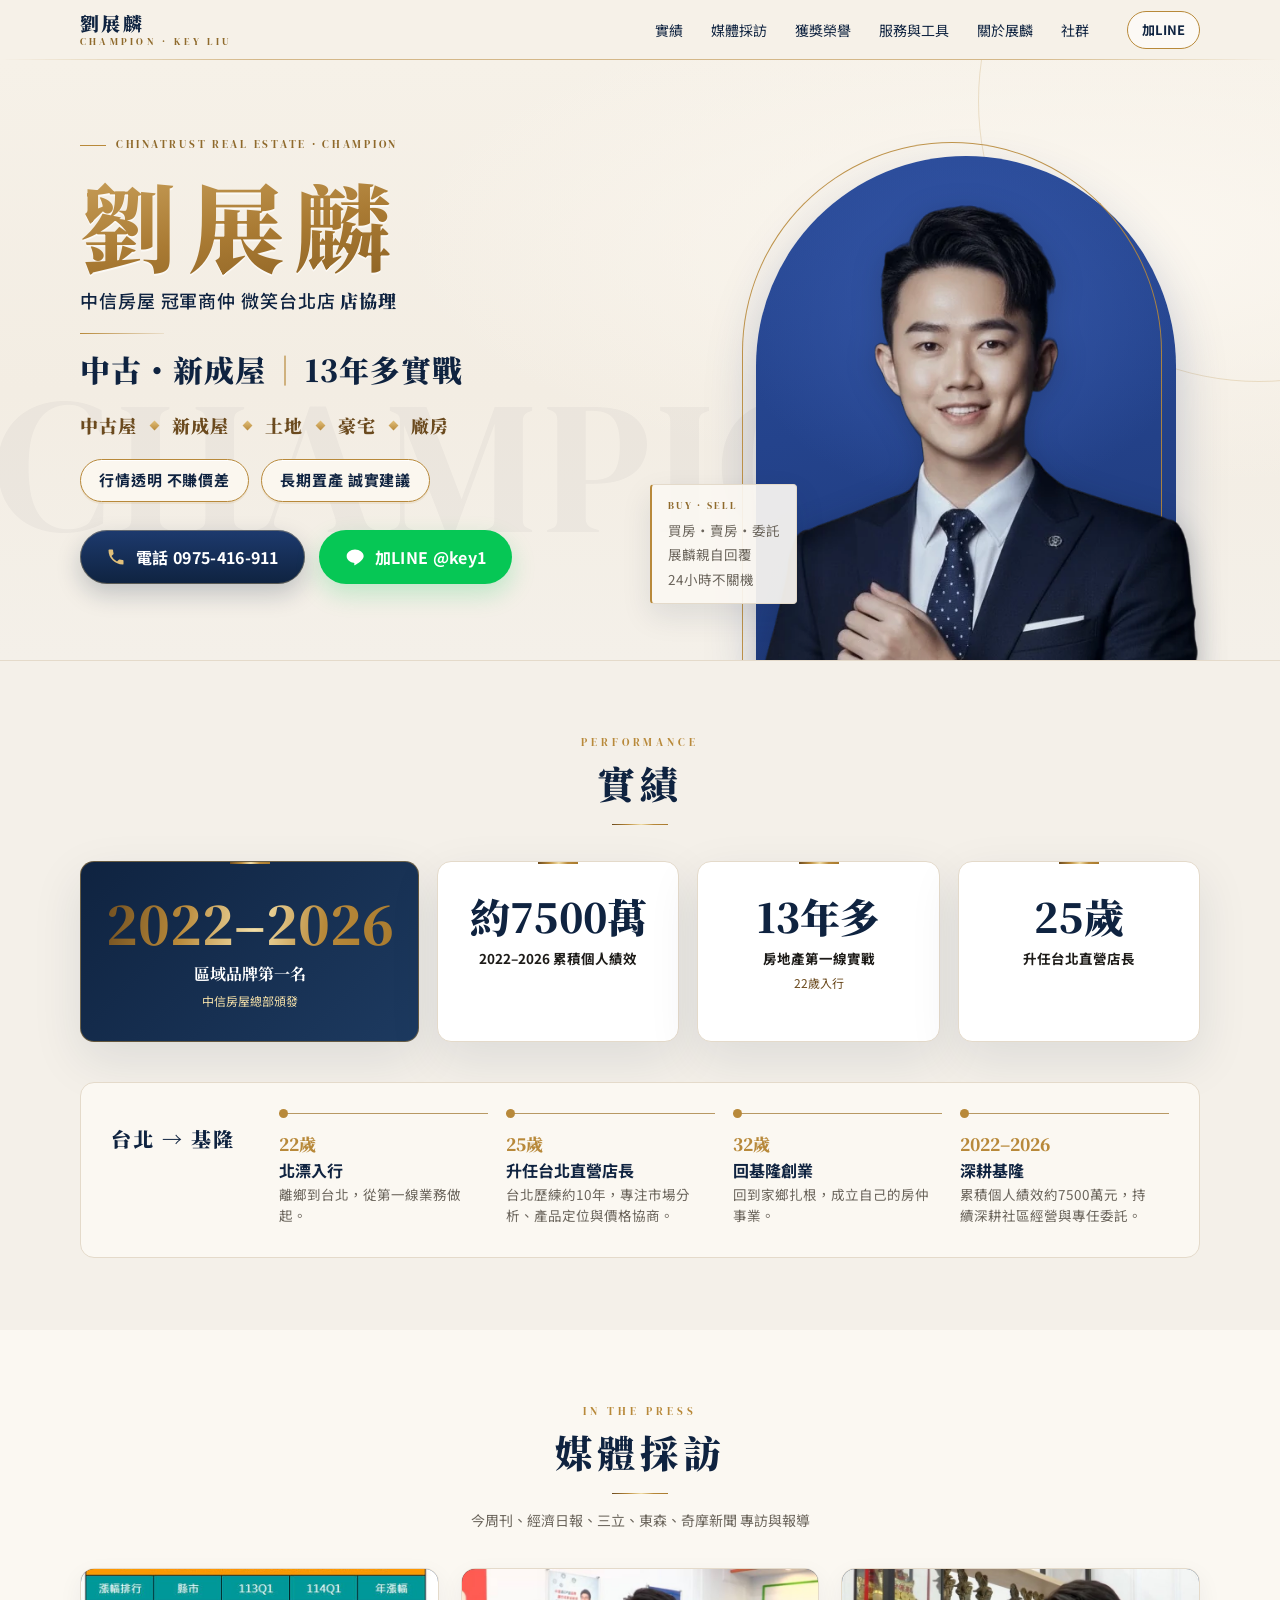
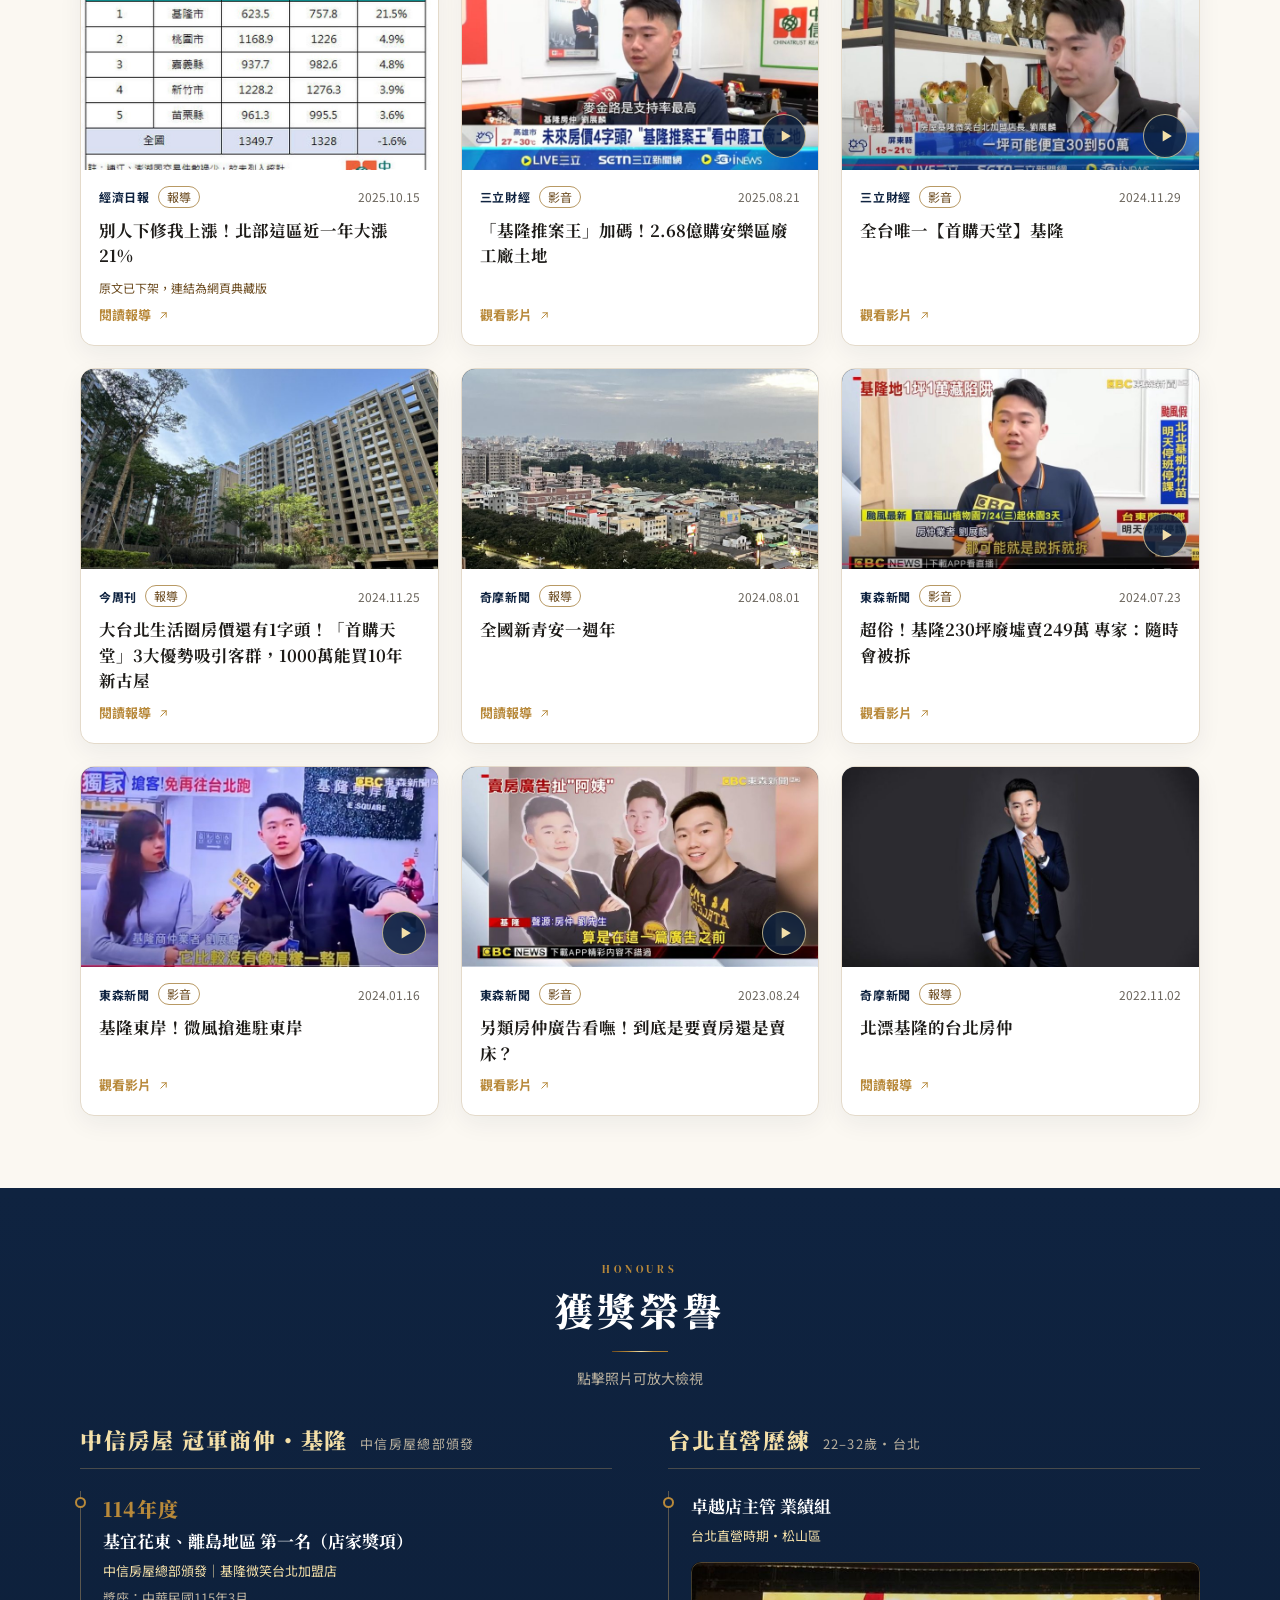
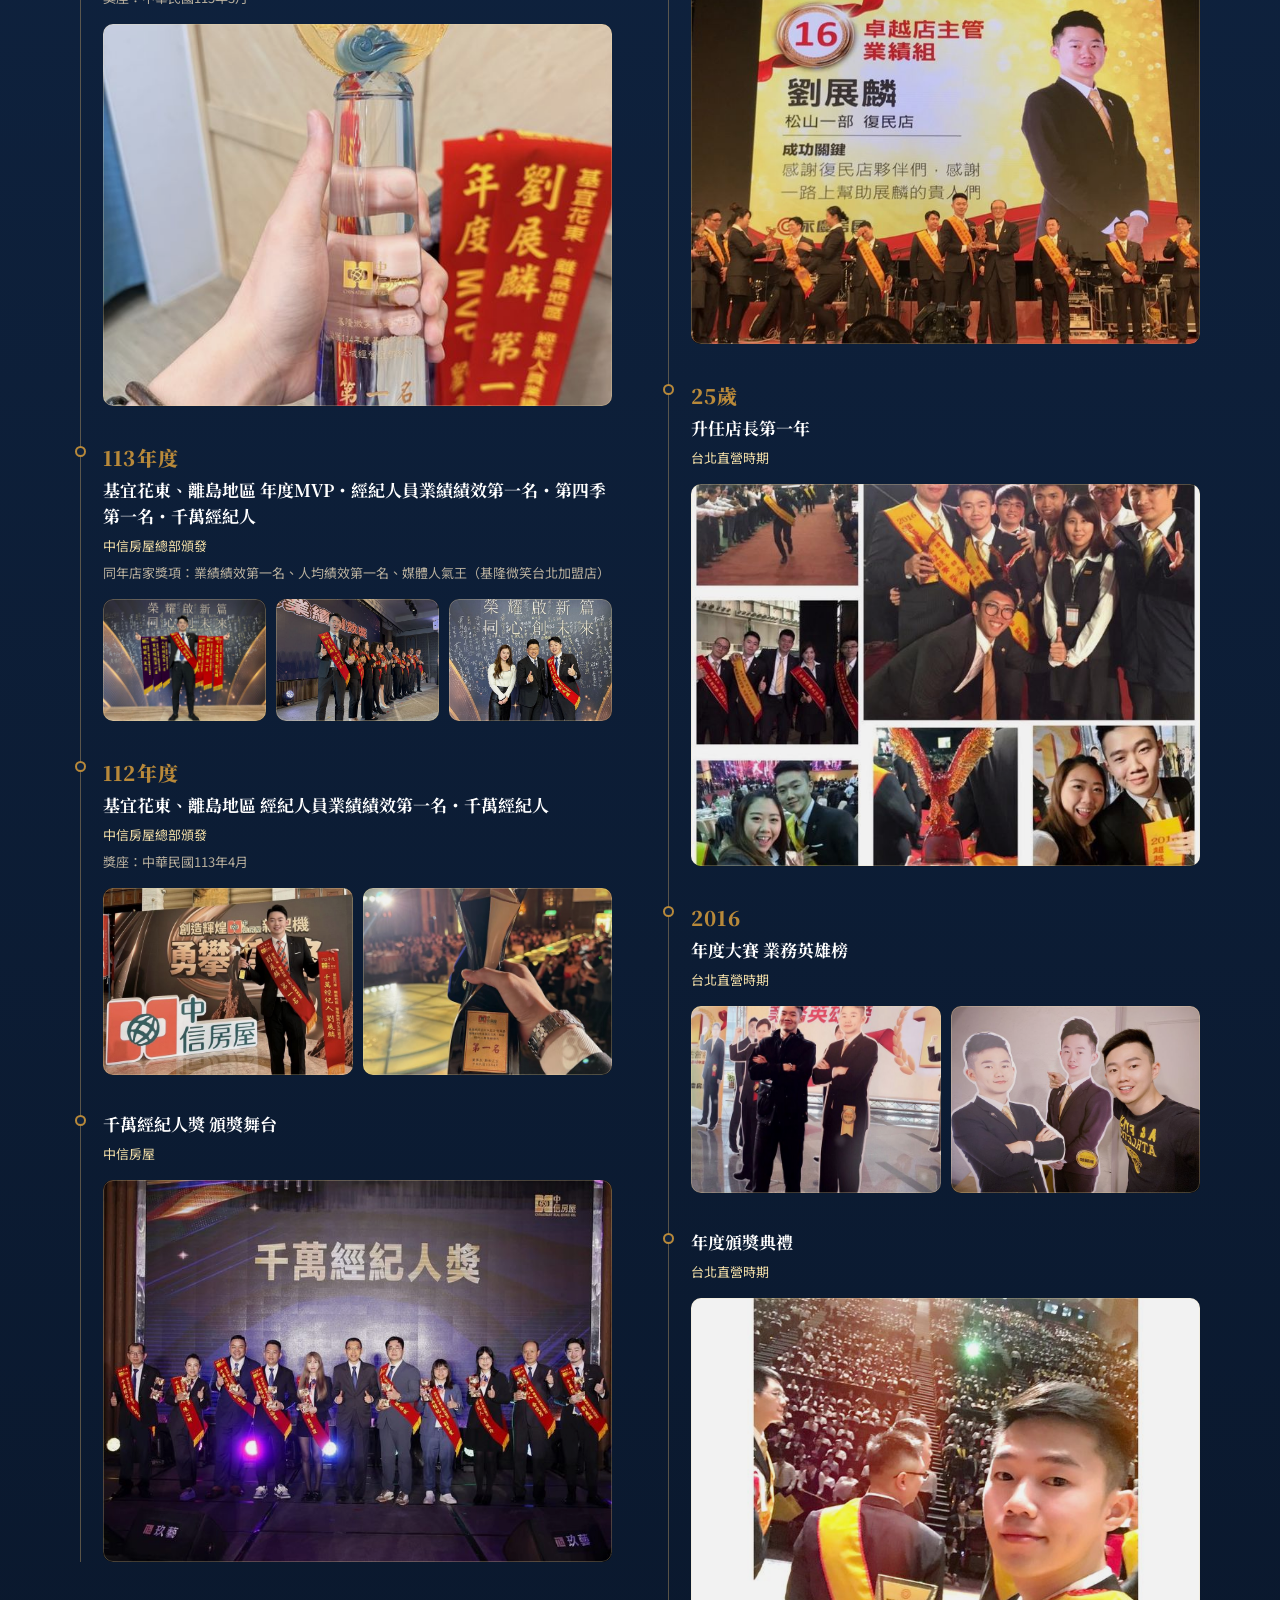
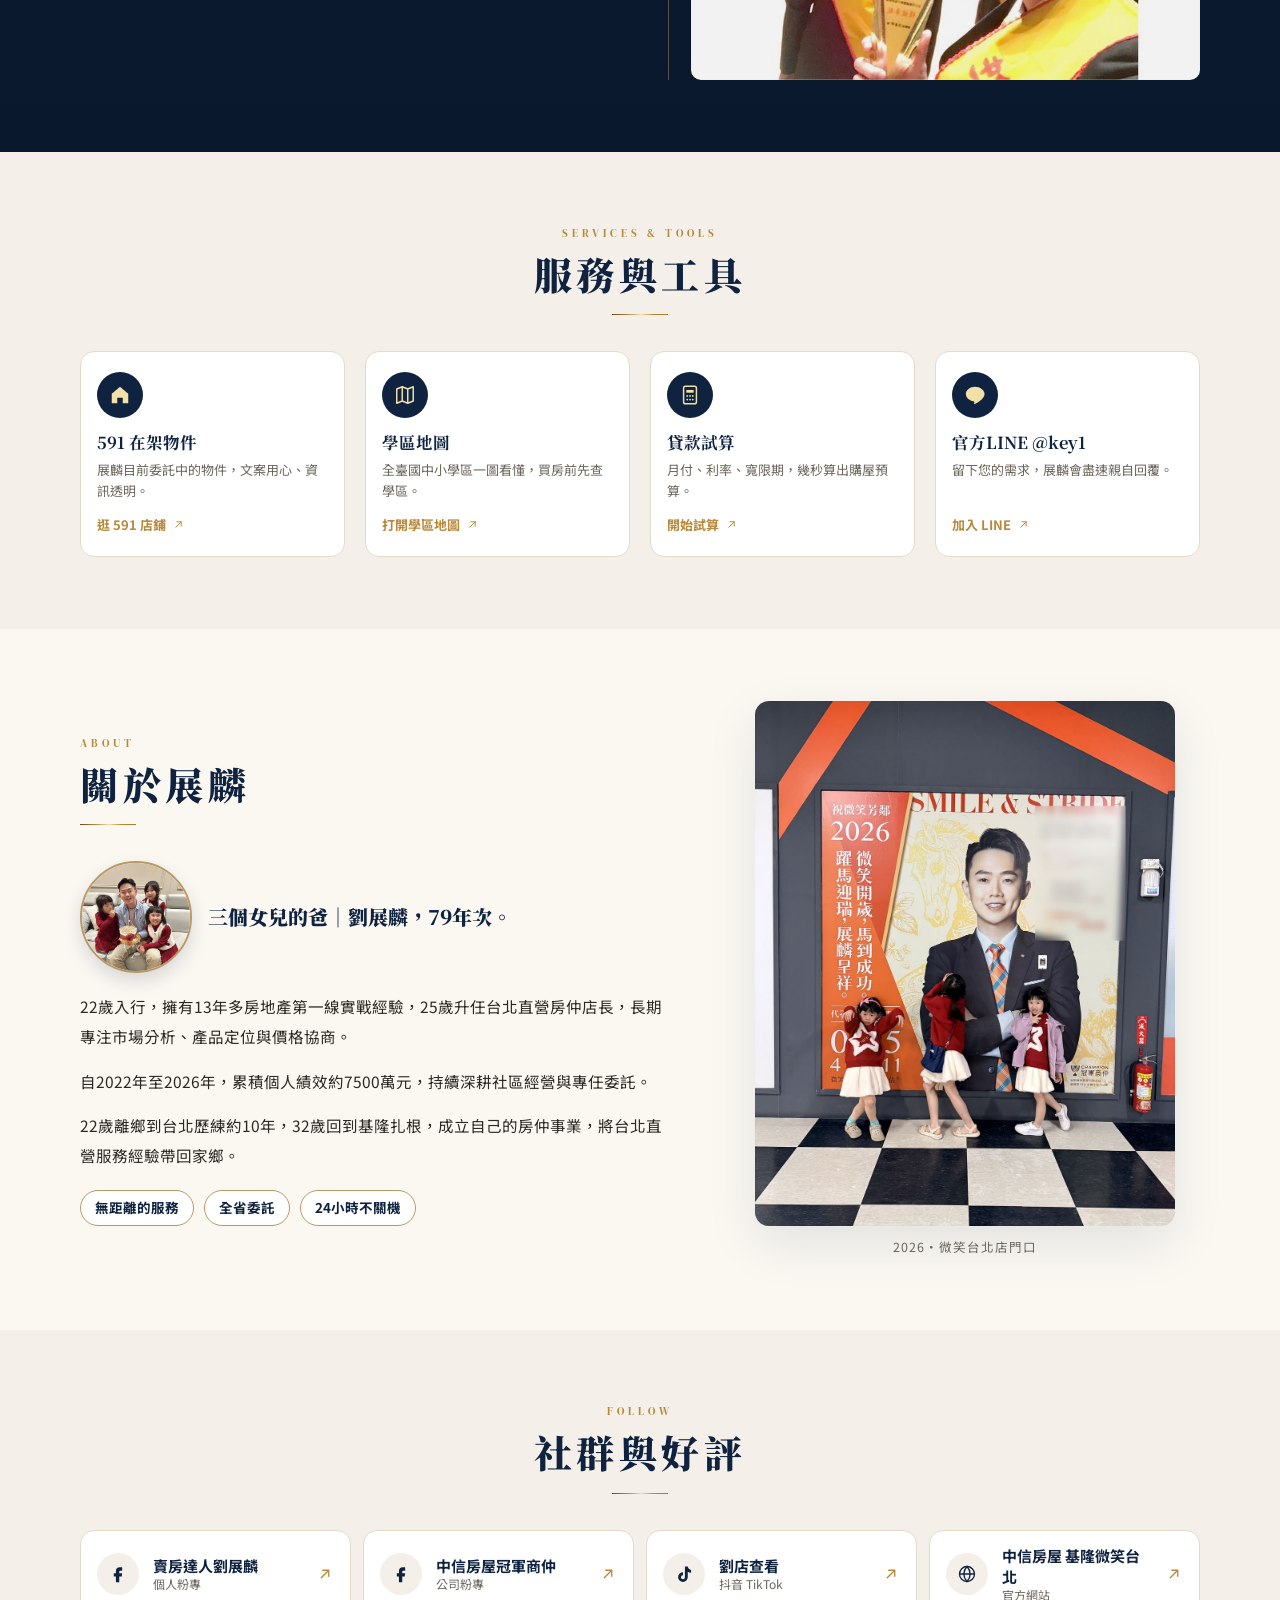
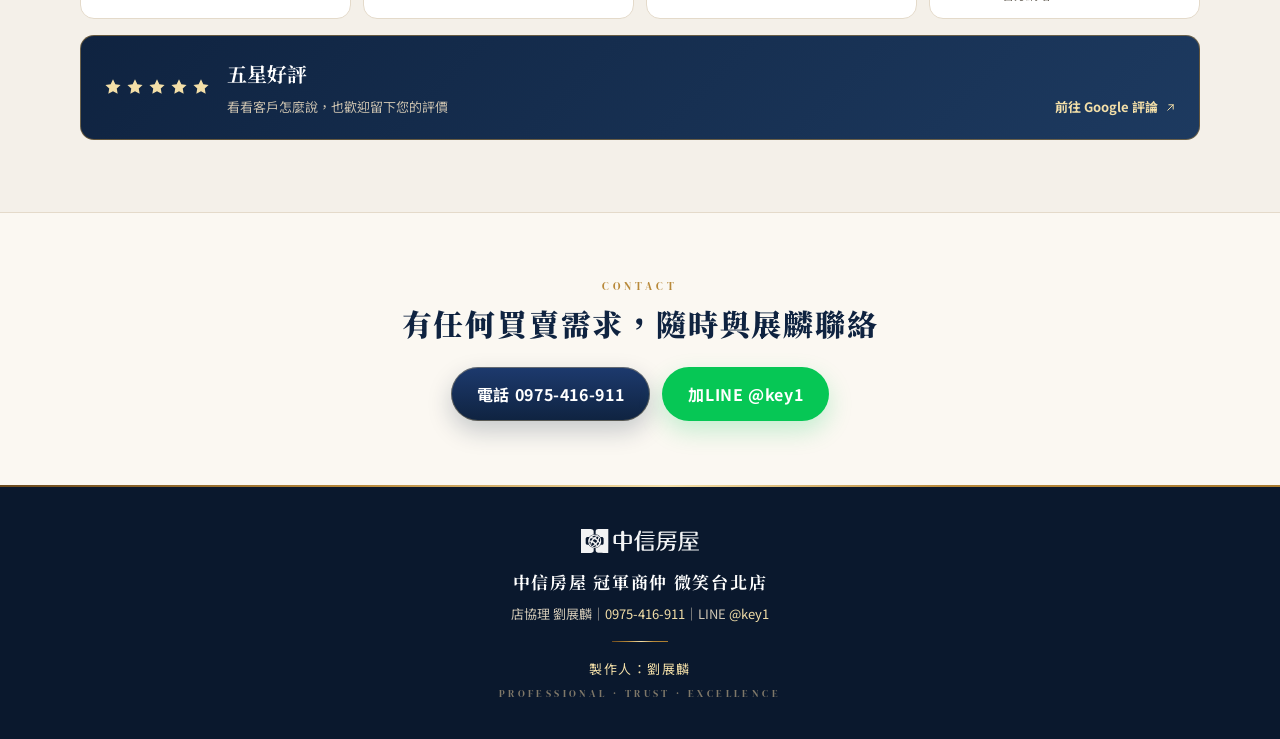
==== commit 6f08ebf0: "媒體採訪依實際刊登日期由新到舊排序；首屏標語移除基隆；新增三個設計提案頁 /v/a /v/b /v/c (noindex)" ====
--- a/index.html
+++ b/index.html
@@ -3,7 +3,7 @@
 <head>
 <meta charset="utf-8">
 <meta name="viewport" content="width=device-width,initial-scale=1,viewport-fit=cover">
-<title>劉展麟｜中信房屋 冠軍商仲 微笑台北店 店協理｜基隆全區・中古・新成屋</title>
+<title>劉展麟｜中信房屋 冠軍商仲 微笑台北店 店協理｜中古・新成屋</title>
 <meta name="description" content="劉展麟，中信房屋 冠軍商仲 微笑台北店 店協理。基隆全區・中古・新成屋，13年多房地產第一線實戰。買房、賣房、委託，電話 0975-416-911，LINE @key1。">
 <meta name="theme-color" content="#F3EDE3">
 <link rel="canonical" href="https://key121.github.io/key-liu/">
@@ -11,7 +11,7 @@
 <meta property="og:locale" content="zh_TW">
 <meta property="og:site_name" content="劉展麟｜中信房屋 冠軍商仲">
 <meta property="og:title" content="劉展麟｜中信房屋 冠軍商仲 微笑台北店 店協理">
-<meta property="og:description" content="基隆全區・中古・新成屋｜13年多實戰。買房、賣房、委託，一通電話或加 LINE @key1。">
+<meta property="og:description" content="中古・新成屋｜13年多實戰。買房、賣房、委託，一通電話或加 LINE @key1。">
 <meta property="og:url" content="https://key121.github.io/key-liu/">
 <meta property="og:image" content="https://key121.github.io/key-liu/assets/img/og-cover.jpg">
 <meta property="og:image:width" content="1200">
@@ -19,7 +19,7 @@
 <meta property="og:image:alt" content="劉展麟 中信房屋 冠軍商仲">
 <meta name="twitter:card" content="summary_large_image">
 <meta name="twitter:title" content="劉展麟｜中信房屋 冠軍商仲 微笑台北店 店協理">
-<meta name="twitter:description" content="基隆全區・中古・新成屋｜13年多實戰。電話 0975-416-911，LINE @key1。">
+<meta name="twitter:description" content="中古・新成屋｜13年多實戰。電話 0975-416-911，LINE @key1。">
 <meta name="twitter:image" content="https://key121.github.io/key-liu/assets/img/og-cover.jpg">
 <link rel="icon" type="image/png" href="assets/img/favicon.png">
 <link rel="apple-touch-icon" href="assets/img/apple-touch-icon.png">
@@ -56,7 +56,7 @@
       <h1>劉展麟</h1>
       <p class="title">中信房屋 冠軍商仲 微笑台北店 <b>店協理</b></p>
       <span class="hero-rule" aria-hidden="true"></span>
-      <p class="tagline"><span class="nw">基隆全區・中古・新成屋</span><span class="bar">｜</span><span class="nw">13年多實戰</span></p>
+      <p class="tagline"><span class="nw">中古・新成屋</span><span class="bar">｜</span><span class="nw">13年多實戰</span></p>
       <ul class="svc-row" aria-label="服務項目">
         <li>中古屋</li><li>新成屋</li><li>土地</li><li>豪宅</li><li>廠房</li>
       </ul>
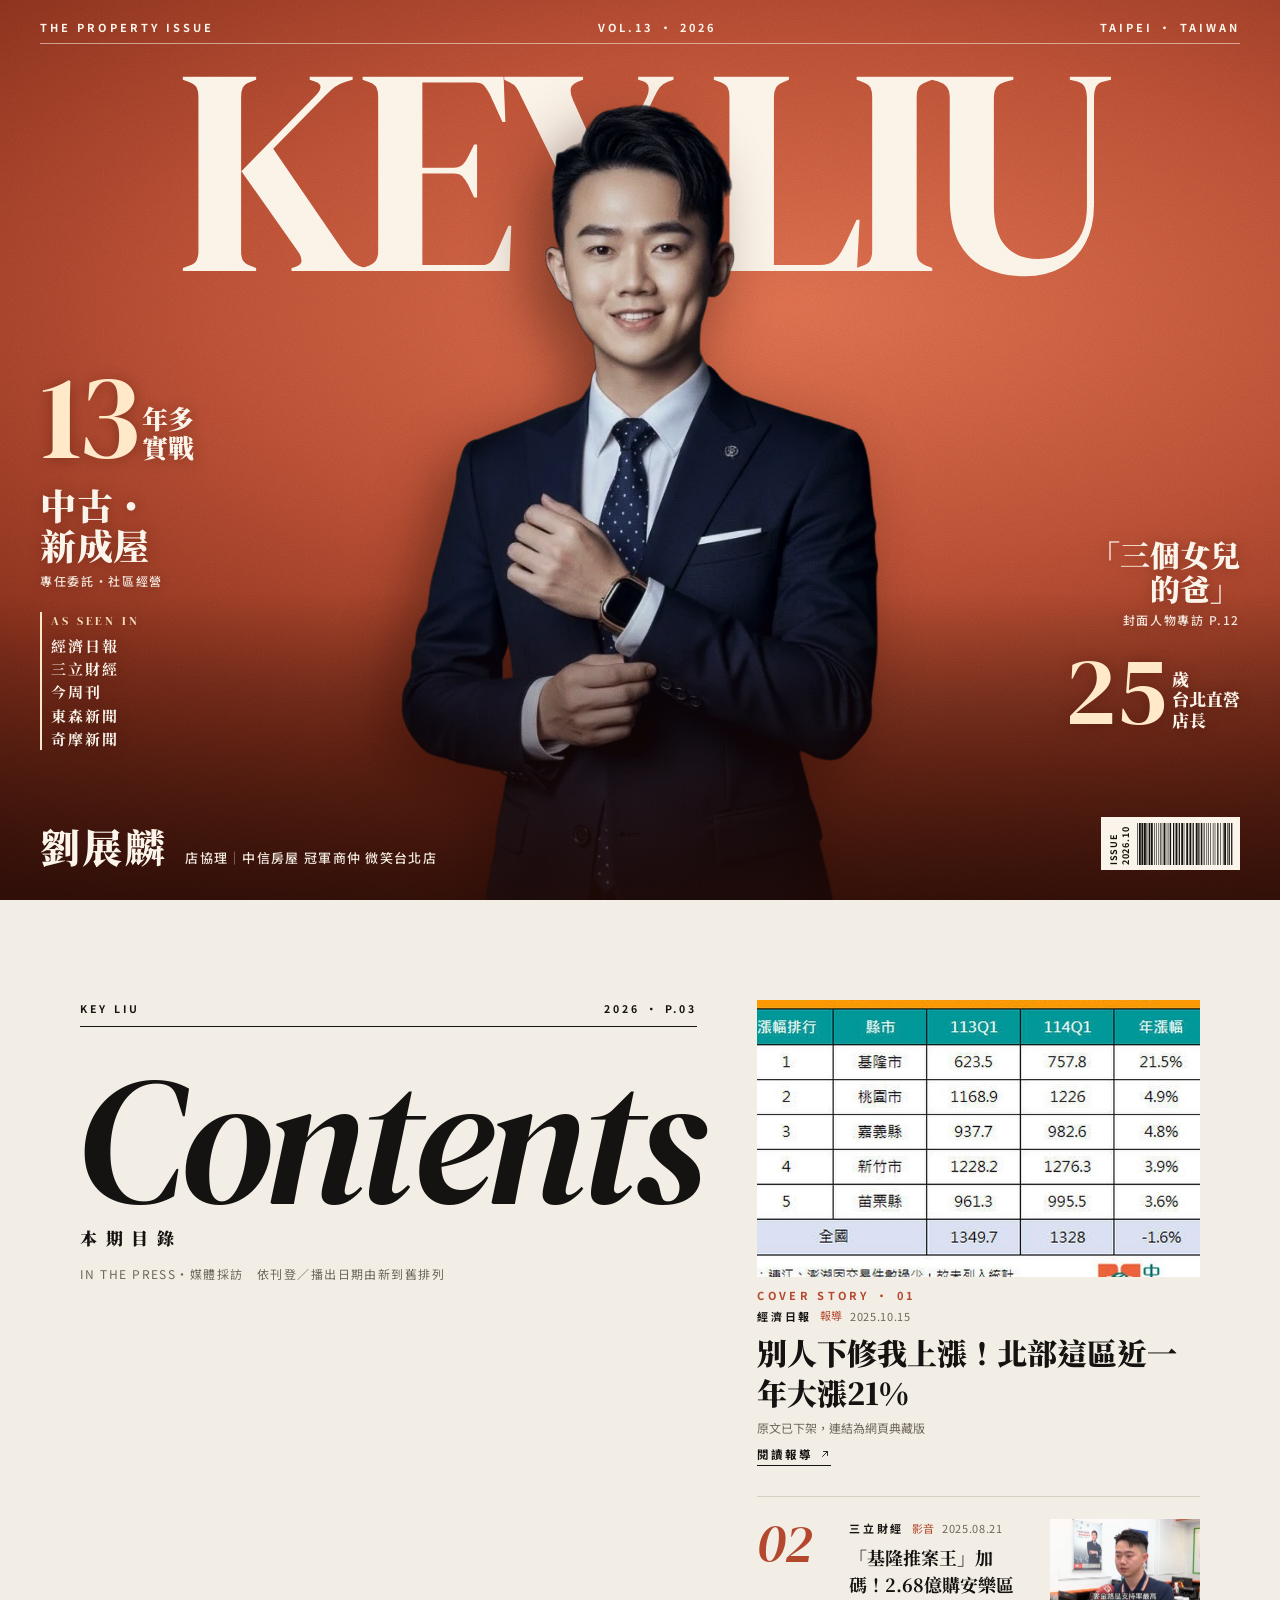
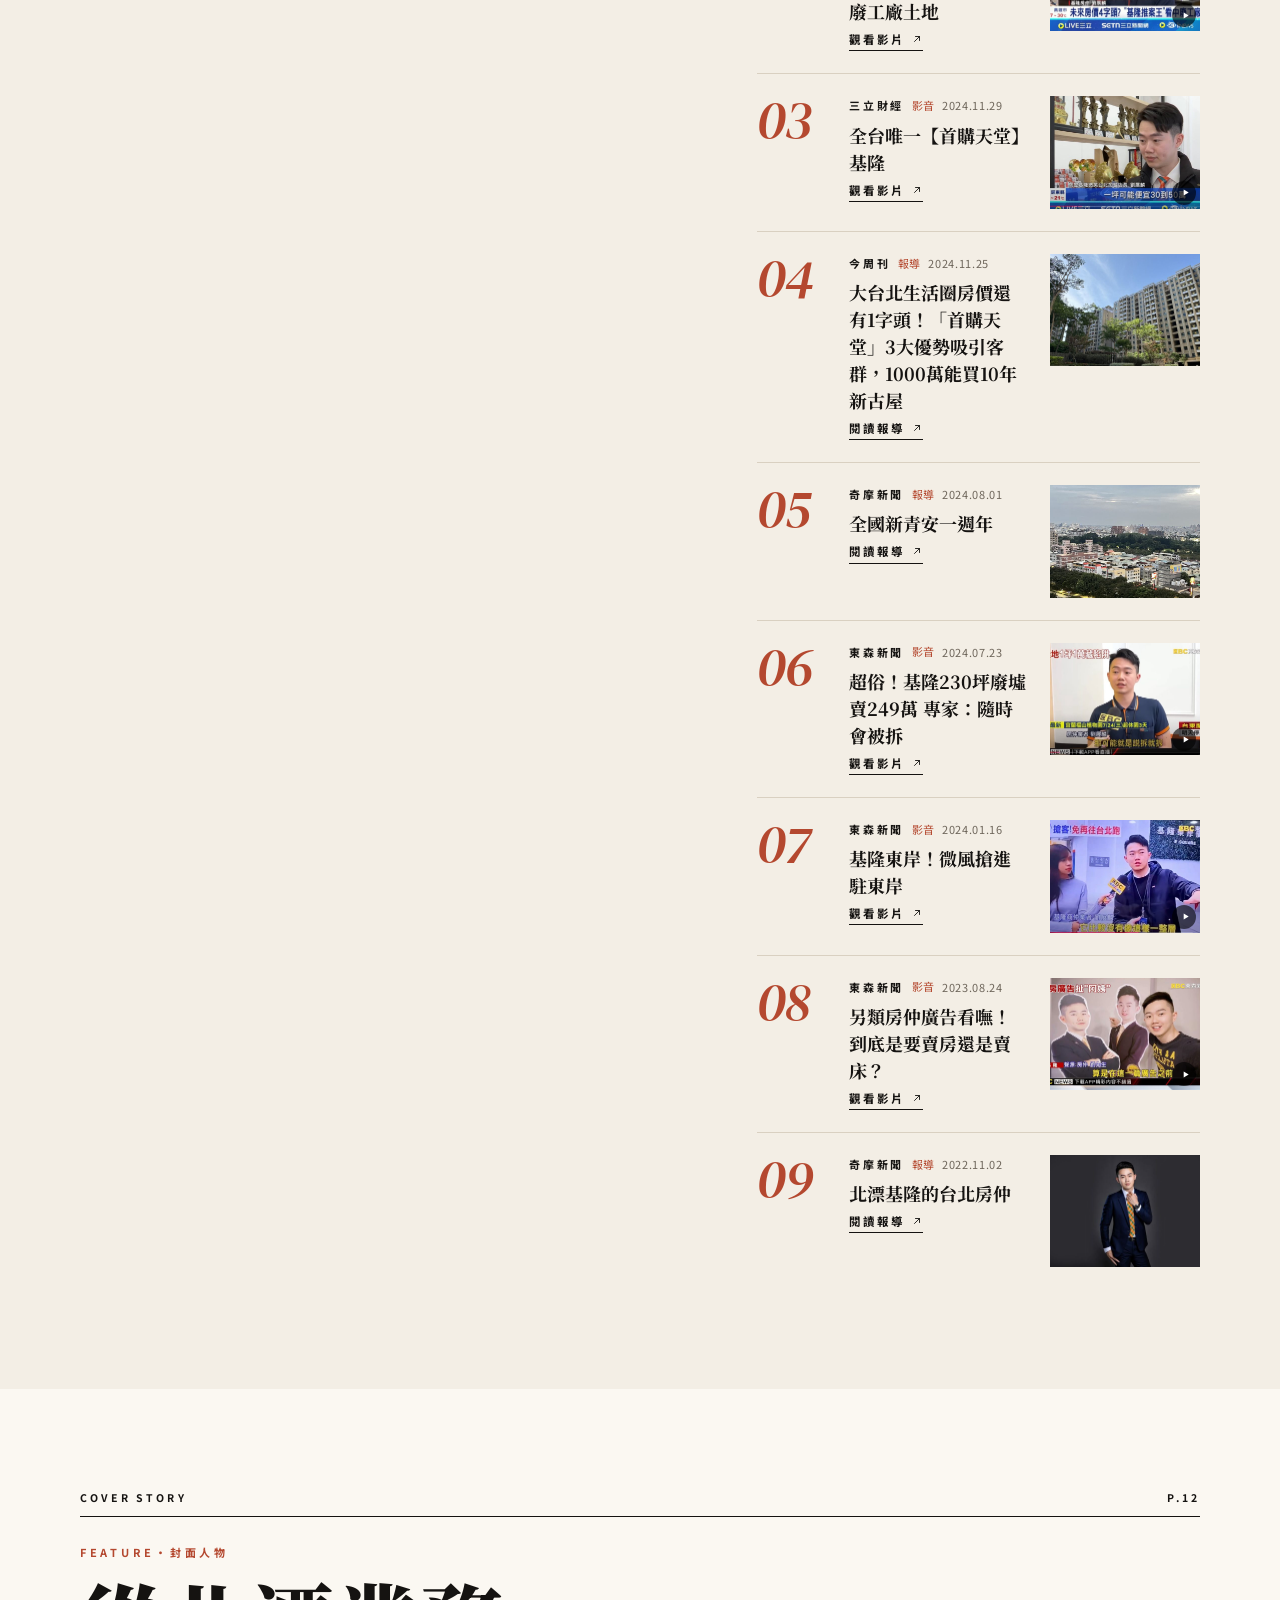
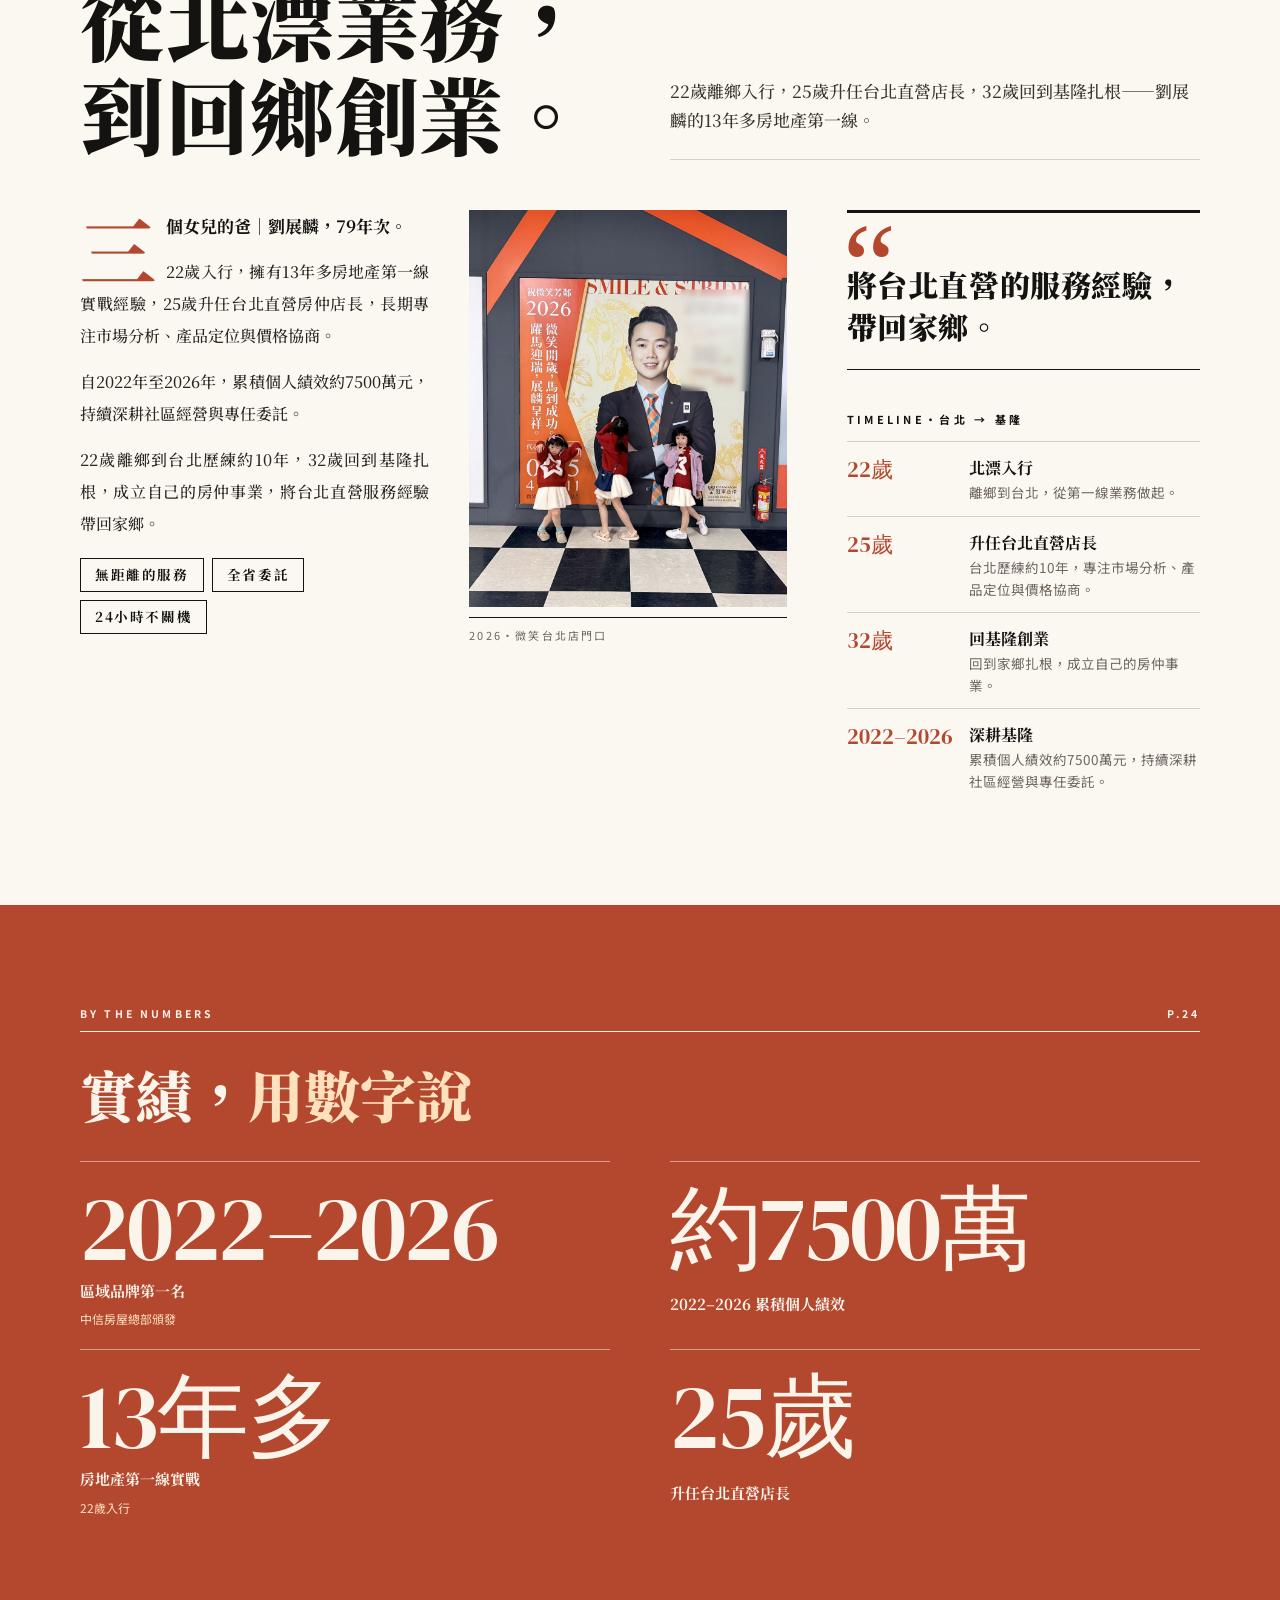
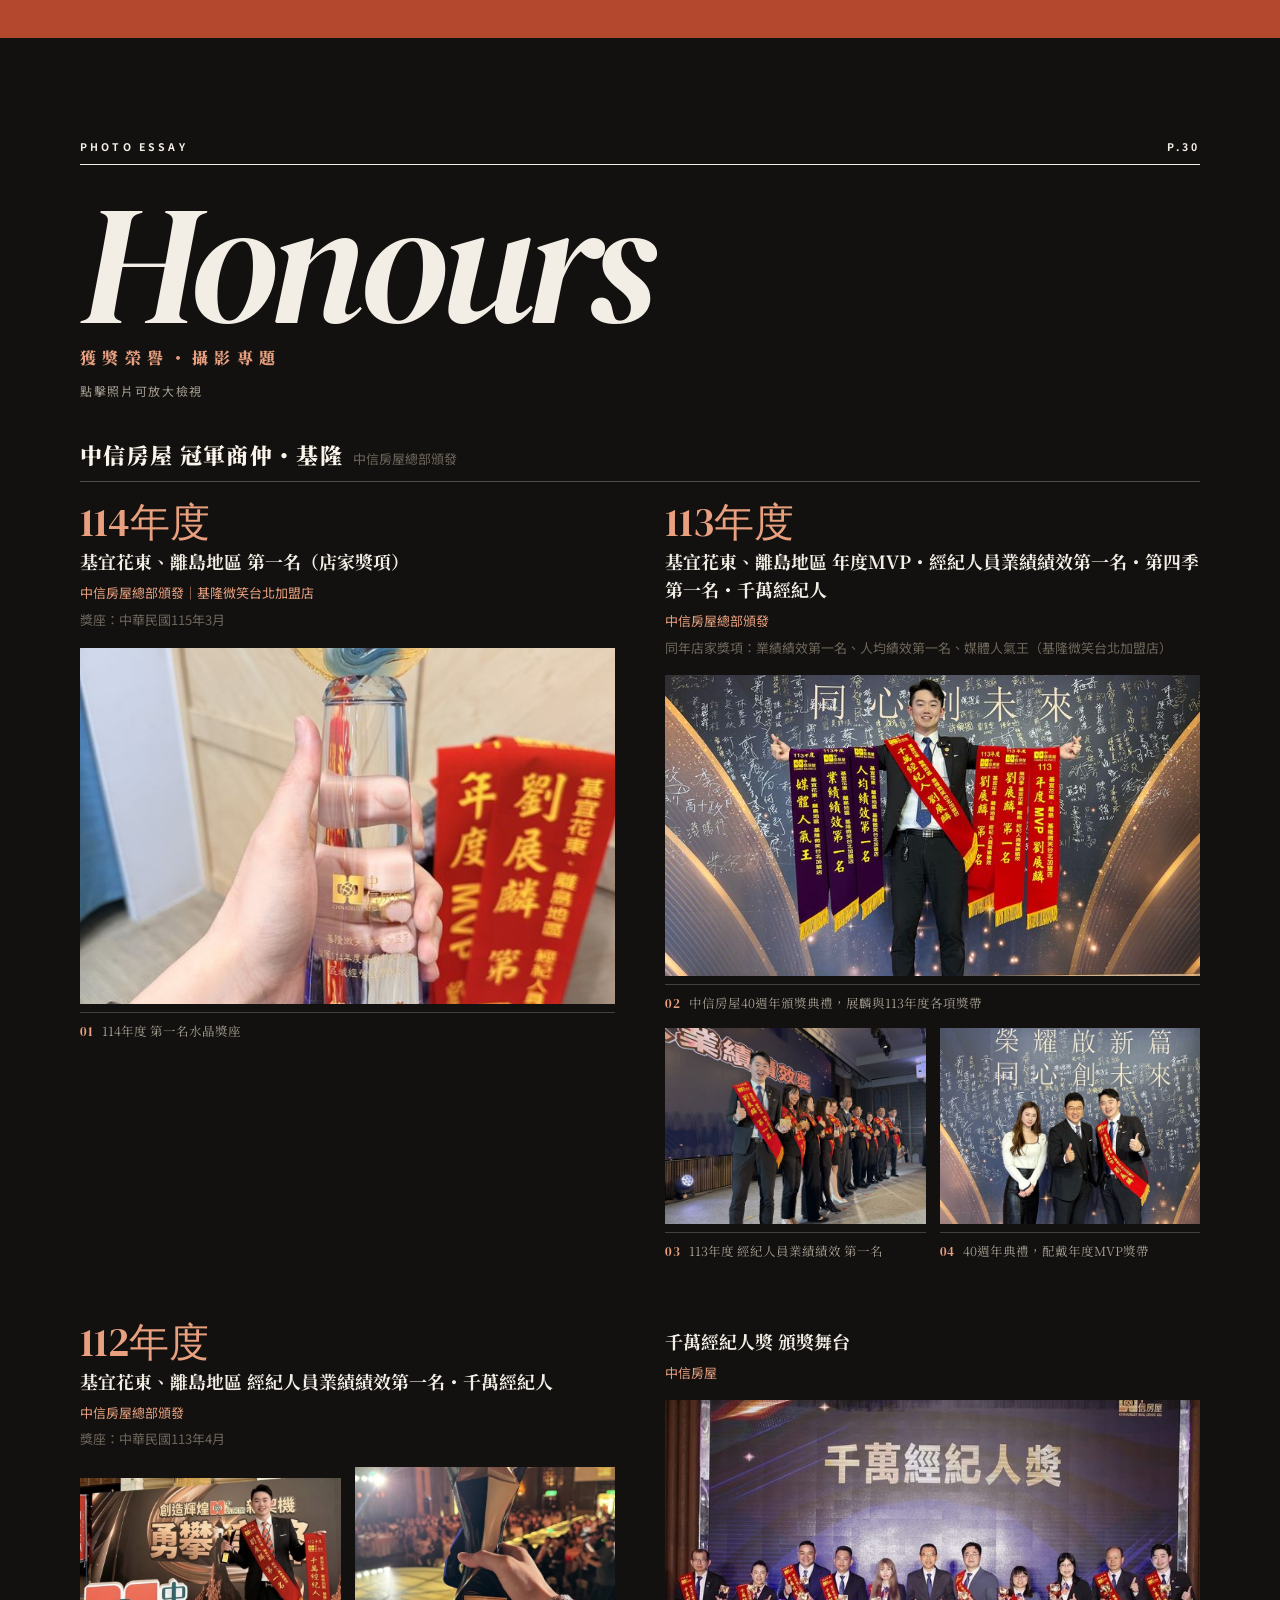
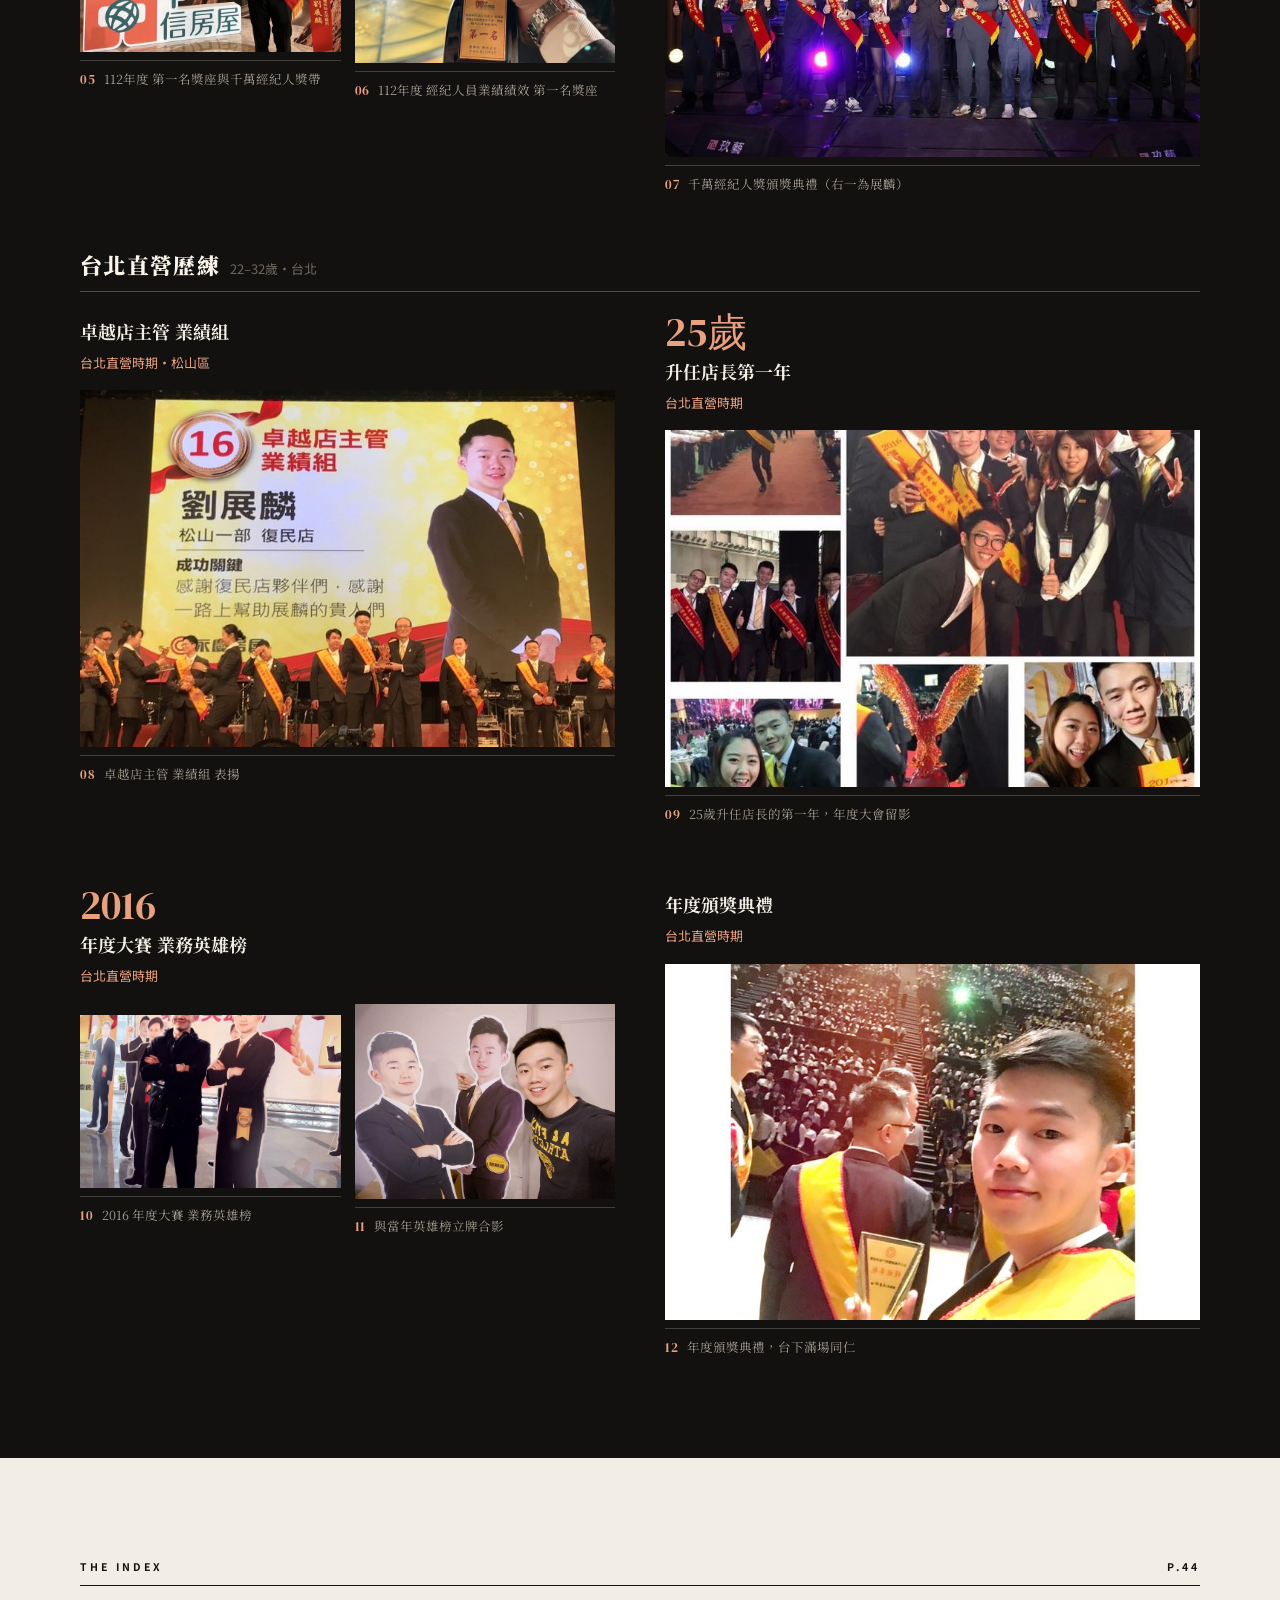
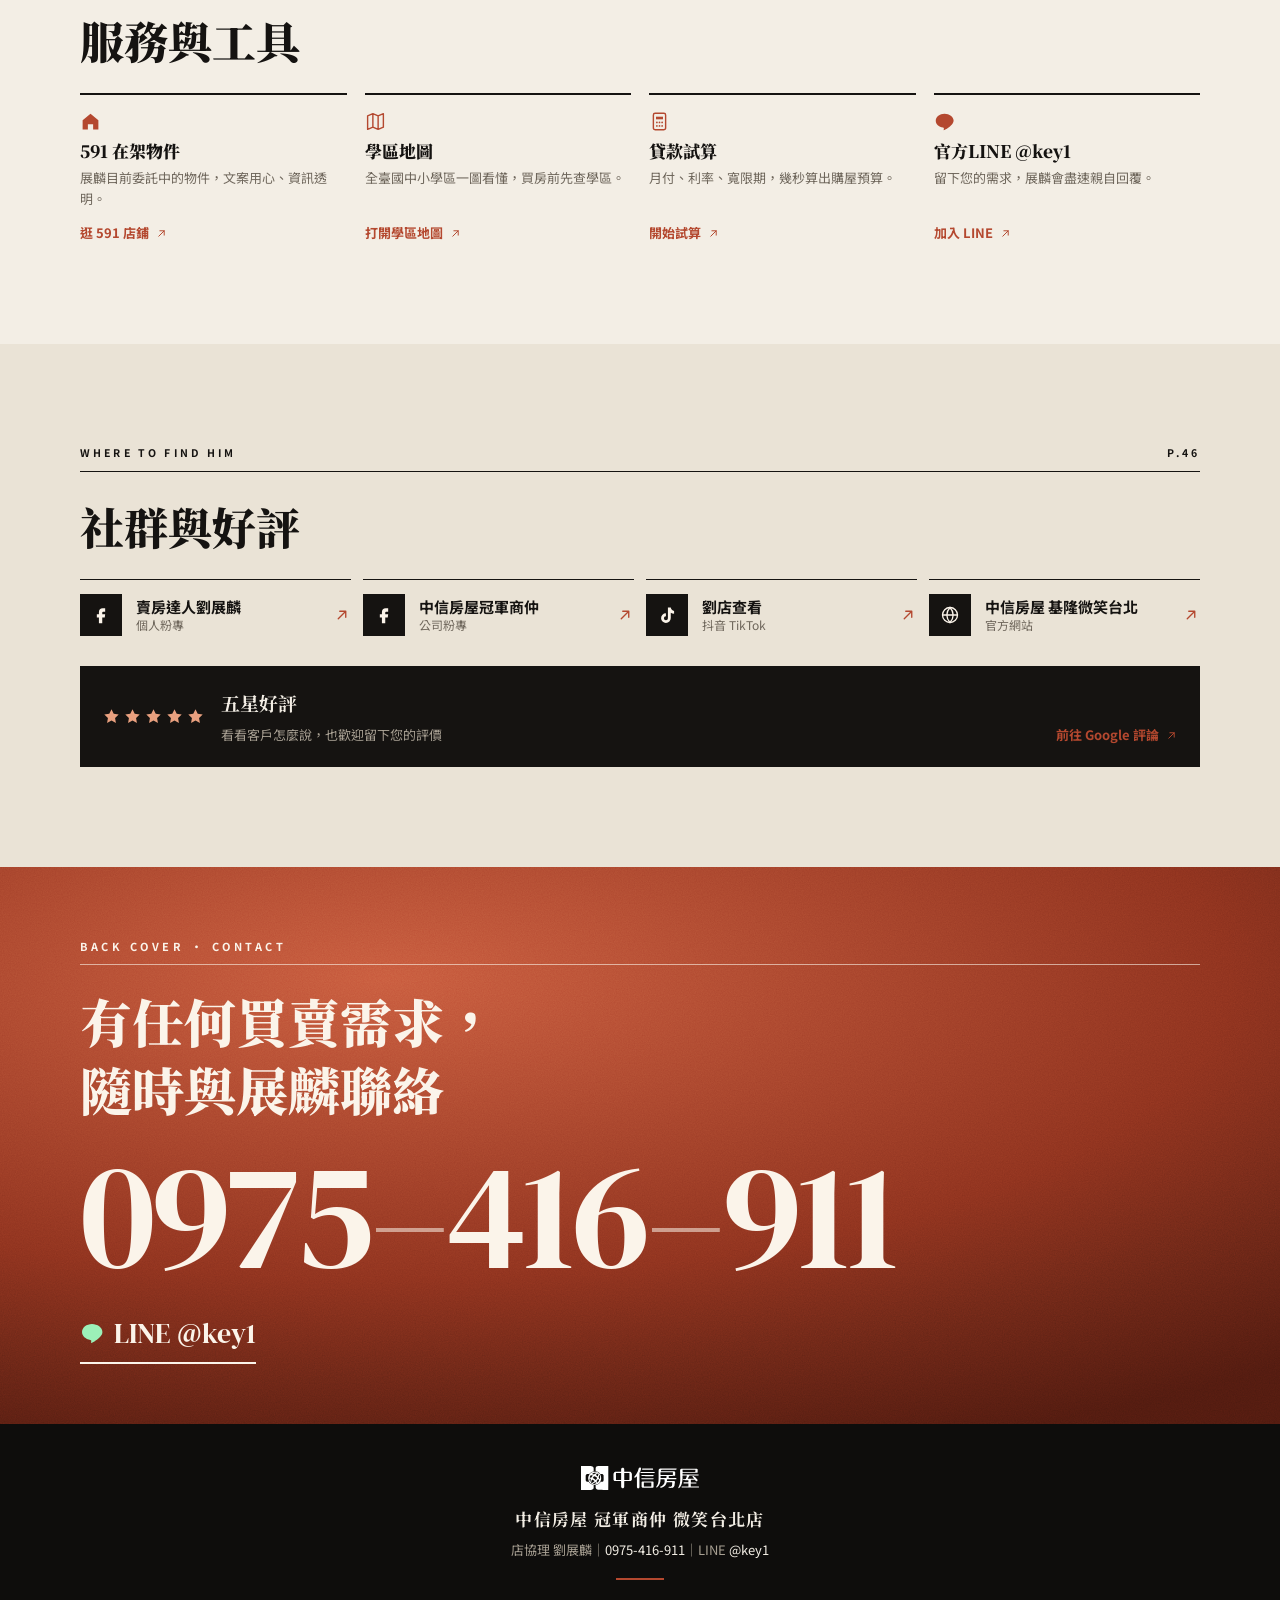
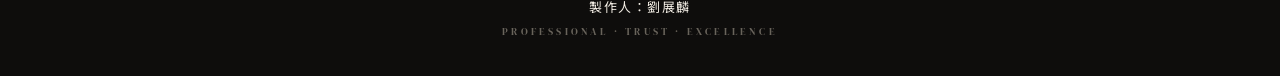
==== commit 8564c312: "Promote design D (magazine cover) to main site; archive previous design at /v/classic/ (noindex)" ====
--- a/index.html
+++ b/index.html
@@ -5,7 +5,7 @@
 <meta name="viewport" content="width=device-width,initial-scale=1,viewport-fit=cover">
 <title>劉展麟｜中信房屋 冠軍商仲 微笑台北店 店協理｜中古・新成屋</title>
 <meta name="description" content="劉展麟，中信房屋 冠軍商仲 微笑台北店 店協理。基隆全區・中古・新成屋，13年多房地產第一線實戰。買房、賣房、委託，電話 0975-416-911，LINE @key1。">
-<meta name="theme-color" content="#F3EDE3">
+<meta name="theme-color" content="#B4482F">
 <link rel="canonical" href="https://key121.github.io/key-liu/">
 <meta property="og:type" content="website">
 <meta property="og:locale" content="zh_TW">
@@ -25,123 +25,115 @@
 <link rel="apple-touch-icon" href="assets/img/apple-touch-icon.png">
 <link rel="preconnect" href="https://fonts.googleapis.com">
 <link rel="preconnect" href="https://fonts.gstatic.com" crossorigin>
-<link href="https://fonts.googleapis.com/css2?family=Noto+Sans+TC:wght@400;500;700&family=Noto+Serif+TC:wght@500;700;900&display=swap" rel="stylesheet">
-<link rel="stylesheet" href="css/style.css">
+<link href="https://fonts.googleapis.com/css2?family=Noto+Serif+TC:wght@500;700;900&family=Noto+Sans+TC:wght@400;500;700&display=swap" rel="stylesheet">
+<link rel="stylesheet" href="css/cover.css">
 <link rel="preload" as="image" href="assets/img/key-cutout.webp" type="image/webp">
 <script type="application/ld+json">
 {"@context":"https://schema.org","@type":"RealEstateAgent","name":"劉展麟","jobTitle":"店協理","worksFor":{"@type":"Organization","name":"中信房屋 冠軍商仲 微笑台北店"},"telephone":"+886-975-416-911","areaServed":["基隆市"],"image":"https://key121.github.io/key-liu/assets/img/key-hero.jpg","url":"https://key121.github.io/key-liu/","sameAs":["https://www.facebook.com/key591","https://www.591.com.tw/broker35638?type=2"]}
 </script>
 </head>
-<body>
-<header class="topbar" id="top">
+<body class="v-d">
+<header class="topbar">
   <div class="wrap topbar-in">
-    <a class="brand" href="#top" aria-label="回到頂端">
-      <span class="brand-zh">劉展麟</span>
-      <span class="brand-en">CHAMPION · KEY LIU</span>
-    </a>
-    <nav class="nav" aria-label="主選單">
-      <a href="#stats">實績</a><a href="#press">媒體採訪</a><a href="#awards">獲獎榮譽</a><a href="#services">服務與工具</a><a href="#about">關於展麟</a><a href="#social">社群</a>
-    </nav>
-    <a class="pill-line" href="https://line.me/R/ti/p/@key1" target="_blank" rel="noopener">加LINE</a>
+    <a class="brand" href="#top" aria-label="回到封面"><span class="b-en">KEY LIU</span><span class="b-zh">劉展麟</span></a>
+    <nav class="nav" aria-label="主要選單"><a href="#press">目錄</a><a href="#feature">專訪</a><a href="#numbers">實績</a><a href="#awards">榮譽</a><a href="#services">服務</a><a href="#social">社群</a></nav>
+    <a class="top-cta" href="https://line.me/R/ti/p/@key1" target="_blank" rel="noopener"><svg viewBox="0 0 24 24" aria-hidden="true"><path d="M12 3C6.5 3 2 6.6 2 11c0 3.9 3.5 7.2 8.3 7.9.3.1.8.2.9.5.1.3.1.7 0 1l-.1.9c0 .3-.2 1 .9.5s6-3.5 8.2-6.1c1.5-1.6 2.2-3.2 2.2-4.8C22.4 6.6 17.5 3 12 3z"/></svg><span>LINE</span></a>
   </div>
 </header>
+<main id="top">
+<section class="cover" aria-label="封面">
+  <div class="cv-grain" aria-hidden="true"></div>
+  <p class="cv-rail"><span>THE PROPERTY ISSUE</span><span>VOL.13 · 2026</span><span class="hide-s">TAIPEI · TAIWAN</span></p>
+  <h1 class="cv-mast"><span aria-hidden="true">KEY LIU</span><span class="sr">劉展麟 KEY LIU</span></h1>
+  <div class="cv-fig"><picture class="cut"><source srcset="assets/img/key-cutout.webp" type="image/webp"><img src="assets/img/key-cutout.png" alt="劉展麟 形象照" width="596" height="944" fetchpriority="high"></picture></div>
+  <div class="cv-lines cv-left">
+    <p class="cl cl-num"><b>13</b><span>年多<br>實戰</span></p>
+    <p class="cl cl-svc">中古・<br>新成屋<small>專任委託・社區經營</small></p>
+    <p class="cl cl-seen"><small>AS SEEN IN</small>經濟日報<br>三立財經<br>今周刊<br>東森新聞<br>奇摩新聞</p>
+  </div>
+  <div class="cv-lines cv-right">
+    <p class="cl cl-q">「三個女兒<br>的爸」<small>封面人物專訪 P.12</small></p>
+    <p class="cl cl-25"><b>25</b><span>歲<br>台北直營<br>店長</span></p>
+  </div>
+  <div class="cv-foot">
+    <p class="cv-name"><span class="nm">劉展麟</span><span class="role">店協理<i>｜</i>中信房屋 冠軍商仲 微笑台北店</span></p>
+    <div class="cv-code"><span class="cv-issue">ISSUE<br>2026.10</span><svg class="bc" viewBox="0 0 152 46" preserveAspectRatio="none" aria-hidden="true"><rect x="0" y="0" width="1" height="46"/><rect x="3" y="0" width="3" height="46"/><rect x="7" y="0" width="3" height="46"/><rect x="11" y="0" width="3" height="46"/><rect x="15" y="0" width="1" height="46"/><rect x="17" y="0" width="1" height="46"/><rect x="19" y="0" width="2" height="46"/><rect x="22" y="0" width="3" height="46"/><rect x="27" y="0" width="1" height="46"/><rect x="30" y="0" width="1" height="46"/><rect x="34" y="0" width="1" height="46"/><rect x="37" y="0" width="1" height="46"/><rect x="39" y="0" width="1" height="46"/><rect x="42" y="0" width="3" height="46"/><rect x="47" y="0" width="1" height="46"/><rect x="50" y="0" width="1" height="46"/><rect x="52" y="0" width="2" height="46"/><rect x="57" y="0" width="2" height="46"/><rect x="61" y="0" width="3" height="46"/><rect x="66" y="0" width="2" height="46"/><rect x="70" y="0" width="3" height="46"/><rect x="74" y="0" width="1" height="46"/><rect x="78" y="0" width="3" height="46"/><rect x="83" y="0" width="3" height="46"/><rect x="88" y="0" width="2" height="46"/><rect x="93" y="0" width="3" height="46"/><rect x="97" y="0" width="2" height="46"/><rect x="101" y="0" width="2" height="46"/><rect x="104" y="0" width="1" height="46"/><rect x="106" y="0" width="1" height="46"/><rect x="110" y="0" width="1" height="46"/><rect x="113" y="0" width="1" height="46"/><rect x="116" y="0" width="1" height="46"/><rect x="120" y="0" width="1" height="46"/><rect x="123" y="0" width="1" height="46"/><rect x="127" y="0" width="2" height="46"/><rect x="132" y="0" width="1" height="46"/><rect x="136" y="0" width="1" height="46"/><rect x="138" y="0" width="3" height="46"/><rect x="143" y="0" width="1" height="46"/><rect x="145" y="0" width="2" height="46"/><rect x="149" y="0" width="2" height="46"/></svg></div>
+  </div>
+</section>
 
-<main>
-<!-- 1. HERO -->
-<section class="hero">
-  <div class="hero-bg" aria-hidden="true"></div>
-  <div class="wrap hero-in">
-    <div class="hero-copy reveal">
-      <div class="eyebrow"><span class="rule"></span>CHINATRUST REAL ESTATE · CHAMPION</div>
-      <h1>劉展麟</h1>
-      <p class="title">中信房屋 冠軍商仲 微笑台北店 <b>店協理</b></p>
-      <span class="hero-rule" aria-hidden="true"></span>
-      <p class="tagline"><span class="nw">中古・新成屋</span><span class="bar">｜</span><span class="nw">13年多實戰</span></p>
-      <ul class="svc-row" aria-label="服務項目">
-        <li>中古屋</li><li>新成屋</li><li>土地</li><li>豪宅</li><li>廠房</li>
-      </ul>
-      <ul class="chips">
-        <li>行情透明 不賺價差</li><li>長期置產 誠實建議</li>
-      </ul>
-      <div class="cta-row">
-        <a class="btn btn-navy" href="tel:0975416911" aria-label="撥打電話 0975-416-911"><svg viewBox="0 0 24 24" aria-hidden="true"><path d="M6.6 10.8a15.1 15.1 0 0 0 6.6 6.6l2.2-2.2a1 1 0 0 1 1-.25 11.4 11.4 0 0 0 3.6.57 1 1 0 0 1 1 1V20a1 1 0 0 1-1 1A17 17 0 0 1 3 4a1 1 0 0 1 1-1h3.5a1 1 0 0 1 1 1c0 1.25.2 2.45.57 3.57a1 1 0 0 1-.25 1z"/></svg><span><span class="lbl">電話 </span>0975-416-911</span></a>
-        <a class="btn btn-line" href="https://line.me/R/ti/p/@key1" target="_blank" rel="noopener"><svg viewBox="0 0 24 24" aria-hidden="true"><path d="M12 3C6.5 3 2 6.6 2 11c0 3.9 3.5 7.2 8.3 7.9.3.1.8.2.9.5.1.3.1.7 0 1l-.1.9c0 .3-.2 1 .9.5s6-3.5 8.2-6.1c1.5-1.6 2.2-3.2 2.2-4.8C22.4 6.6 17.5 3 12 3z"/></svg><span><span class="lbl">加</span>LINE @key1</span></a>
-      </div>
+<section class="contents" id="press">
+  <div class="wrap">
+    <div class="ct-head reveal">
+      <p class="folio"><span>KEY LIU</span><span>2026 · P.03</span></p>
+      <h2 class="ct-title"><em>Contents</em><span>本期目錄</span></h2>
+      <p class="ct-sub">IN THE PRESS・媒體採訪　依刊登／播出日期由新到舊排列</p>
     </div>
-    <div class="hero-visual reveal">
-      <p class="hero-note"><span class="hn-k">BUY · SELL</span>買房・賣房・委託<br>展麟親自回覆<br>24小時不關機</p>
-      <div class="arch">
-        <picture>
-          <source srcset="assets/img/key-cutout.webp" type="image/webp">
-          <img src="assets/img/key-cutout.png" alt="劉展麟 形象照" width="596" height="944" fetchpriority="high">
-        </picture>
-      </div>
+    <div class="press-grid" data-render="press"></div>
+  </div>
+</section>
+
+<section class="feature" id="feature">
+  <div class="wrap">
+    <div class="ft-head reveal">
+      <p class="folio"><span>COVER STORY</span><span>P.12</span></p>
+      <p class="ft-kicker">FEATURE・封面人物</p>
+      <h2 class="ft-title">從北漂業務，<br>到回鄉創業。</h2>
+      <p class="ft-deck">22歲離鄉入行，25歲升任台北直營店長，32歲回到基隆扎根——劉展麟的13年多房地產第一線。</p>
+    </div>
+    <div class="ft-body">
+      <div class="about" data-render="about"></div>
+      <blockquote class="pull reveal"><p>將台北直營的服務經驗，<br>帶回家鄉。</p></blockquote>
+      <aside class="ft-side reveal"><p class="side-k">TIMELINE・台北 → 基隆</p><ol class="story" data-render="story" aria-label="經歷"></ol></aside>
     </div>
   </div>
 </section>
 
-<!-- 2. STATS -->
-<section class="section" id="stats">
+<section class="numbers" id="numbers">
   <div class="wrap">
-    <div class="sec-head reveal"><span class="kicker">PERFORMANCE</span><h2>實績</h2><span class="gold-rule"></span></div>
+    <div class="nb-head reveal"><p class="folio"><span>BY THE NUMBERS</span><span>P.24</span></p><h2>實績，<em>用數字說</em></h2></div>
     <div class="stats" data-render="stats"></div>
-    <ol class="story reveal" data-render="story" aria-label="台北→基隆"></ol>
   </div>
 </section>
 
-<!-- 3. PRESS -->
-<section class="section section-alt" id="press">
+<section class="essay" id="awards">
   <div class="wrap">
-    <div class="sec-head reveal"><span class="kicker">IN THE PRESS</span><h2>媒體採訪</h2><span class="gold-rule"></span><p class="sec-sub">今周刊、經濟日報、三立、東森、奇摩新聞 專訪與報導</p></div>
-    <div class="press-grid" data-render="press"></div>
-  </div>
-</section>
-
-<!-- 4. AWARDS -->
-<section class="section section-navy" id="awards">
-  <div class="wrap">
-    <div class="sec-head reveal"><span class="kicker">HONOURS</span><h2>獲獎榮譽</h2><span class="gold-rule"></span><p class="sec-sub">點擊照片可放大檢視</p></div>
+    <div class="es-head reveal">
+      <p class="folio"><span>PHOTO ESSAY</span><span>P.30</span></p>
+      <h2 class="es-title"><em>Honours</em><span>獲獎榮譽・攝影專題</span></h2>
+      <p class="es-sub">點擊照片可放大檢視</p>
+    </div>
     <div class="timeline" data-render="awards"></div>
   </div>
 </section>
 
-<!-- 5. SERVICES -->
-<section class="section" id="services">
+<section class="index" id="services">
   <div class="wrap">
-    <div class="sec-head reveal"><span class="kicker">SERVICES &amp; TOOLS</span><h2>服務與工具</h2><span class="gold-rule"></span></div>
+    <div class="ix-head reveal"><p class="folio"><span>THE INDEX</span><span>P.44</span></p><h2>服務與工具</h2></div>
     <div class="svc-grid" data-render="services"></div>
   </div>
 </section>
 
-<!-- 6. ABOUT -->
-<section class="section section-alt" id="about">
-  <div class="wrap about" data-render="about"></div>
-</section>
-
-<!-- 7. SOCIAL -->
-<section class="section" id="social">
+<section class="where" id="social">
   <div class="wrap">
-    <div class="sec-head reveal"><span class="kicker">FOLLOW</span><h2>社群與好評</h2><span class="gold-rule"></span></div>
+    <div class="ix-head reveal"><p class="folio"><span>WHERE TO FIND HIM</span><span>P.46</span></p><h2>社群與好評</h2></div>
     <div class="social-grid" data-render="social"></div>
     <div data-render="review"></div>
   </div>
 </section>
 
-<!-- CTA -->
-<section class="cta-band">
-  <div class="wrap cta-band-in reveal">
-    <p class="cta-k">CONTACT</p>
-    <h2>有任何買賣需求，隨時與展麟聯絡</h2>
-    <div class="cta-row center">
-      <a class="btn btn-navy" href="tel:0975416911">電話 0975-416-911</a>
-      <a class="btn btn-line" href="https://line.me/R/ti/p/@key1" target="_blank" rel="noopener">加LINE @key1</a>
-    </div>
+<section class="backcover" aria-label="聯絡展麟">
+  <div class="cv-grain" aria-hidden="true"></div>
+  <div class="wrap reveal">
+    <p class="bk-k">BACK COVER · CONTACT</p>
+    <h2>有任何買賣需求，<br>隨時與展麟聯絡</h2>
+    <a class="bk-tel" href="tel:0975416911" aria-label="撥打電話 0975-416-911">0975<span>–</span>416<span>–</span>911</a>
+    <a class="bk-line" href="https://line.me/R/ti/p/@key1" target="_blank" rel="noopener"><svg viewBox="0 0 24 24" aria-hidden="true"><path d="M12 3C6.5 3 2 6.6 2 11c0 3.9 3.5 7.2 8.3 7.9.3.1.8.2.9.5.1.3.1.7 0 1l-.1.9c0 .3-.2 1 .9.5s6-3.5 8.2-6.1c1.5-1.6 2.2-3.2 2.2-4.8C22.4 6.6 17.5 3 12 3z"/></svg>LINE @key1</a>
   </div>
 </section>
 </main>
 
 <footer class="footer">
-  <div class="wrap footer-in">
+  <div class="wrap">
     <img class="cth" src="assets/cth-lockup-white.svg" alt="中信房屋" width="118" height="24" loading="lazy">
     <p class="f-name">中信房屋 冠軍商仲 微笑台北店</p>
     <p class="f-contact">店協理 劉展麟｜<a href="tel:0975416911">0975-416-911</a>｜LINE <a href="https://line.me/R/ti/p/@key1" target="_blank" rel="noopener">@key1</a></p>
@@ -151,21 +143,19 @@
   </div>
 </footer>
 
-<!-- mobile sticky contact bar -->
 <div class="sticky-bar" role="navigation" aria-label="快速聯絡">
-  <a class="sb-tel" href="tel:0975416911"><svg viewBox="0 0 24 24" aria-hidden="true"><path d="M6.6 10.8a15.1 15.1 0 0 0 6.6 6.6l2.2-2.2a1 1 0 0 1 1-.25 11.4 11.4 0 0 0 3.6.57 1 1 0 0 1 1 1V20a1 1 0 0 1-1 1A17 17 0 0 1 3 4a1 1 0 0 1 1-1h3.5a1 1 0 0 1 1 1c0 1.25.2 2.45.57 3.57a1 1 0 0 1-.25 1z"/></svg>撥打電話</a>
+  <a class="sb-tel" href="tel:0975416911"><svg viewBox="0 0 24 24" aria-hidden="true"><path d="M6.6 10.8a15.1 15.1 0 0 0 6.6 6.6l2.2-2.2a1 1 0 0 1 1-.25 11.4 11.4 0 0 0 3.6.57 1 1 0 0 1 1 1V20a1 1 0 0 1-1 1A17 17 0 0 1 3 4a1 1 0 0 1 1-1h3.5a1 1 0 0 1 1 1c0 1.25.2 2.45.57 3.57a1 1 0 0 1-.25 1z"/></svg>撥打 0975-416-911</a>
   <a class="sb-line" href="https://line.me/R/ti/p/@key1" target="_blank" rel="noopener"><svg viewBox="0 0 24 24" aria-hidden="true"><path d="M12 3C6.5 3 2 6.6 2 11c0 3.9 3.5 7.2 8.3 7.9.3.1.8.2.9.5.1.3.1.7 0 1l-.1.9c0 .3-.2 1 .9.5s6-3.5 8.2-6.1c1.5-1.6 2.2-3.2 2.2-4.8C22.4 6.6 17.5 3 12 3z"/></svg>加LINE @key1</a>
 </div>
 
-<!-- lightbox -->
 <div class="lightbox" id="lightbox" hidden aria-modal="true" role="dialog" aria-label="照片檢視">
   <button class="lb-close" aria-label="關閉">×</button>
   <button class="lb-prev" aria-label="上一張">‹</button>
   <figure><img alt=""><figcaption></figcaption></figure>
   <button class="lb-next" aria-label="下一張">›</button>
 </div>
-
-<noscript><p style="padding:20px;text-align:center">請開啟 JavaScript 以瀏覽完整內容。電話 <a href="tel:0975416911">0975-416-911</a>｜LINE <a href="https://line.me/R/ti/p/@key1">@key1</a></p></noscript>
+<noscript><p style="padding:20px;text-align:center">電話 <a href="tel:0975416911">0975-416-911</a>｜LINE <a href="https://line.me/R/ti/p/@key1">@key1</a></p></noscript>
 <script src="js/main.js" defer></script>
+<script src="js/cover.js" defer></script>
 </body>
 </html>
--- a/css/cover.css
+++ b/css/cover.css
@@ -0,0 +1,418 @@
+/* 主站：雜誌封面版（由 v/base.css + v/d/d.css 合併） */
+/* 設計提案共用基底（僅供 /v/a /v/b /v/c 參考頁使用）— 顏色字體由各版本變數覆寫 */
+@font-face{font-family:"DM Serif Display";src:url(../assets/dmserif-latin.woff2) format("woff2");font-display:swap}
+:root{
+  --bg:#fff;--bg-alt:#F7F7F7;--card:#fff;--ink:#1b1b1b;--muted:#6b6b6b;--line:#e6e6e6;
+  --accent:#B8893A;--accent-2:#0F2340;--on-accent:#fff;
+  --dark:#0F2340;--dark-2:#0a182d;--on-dark:#F3EEE3;--on-dark-muted:#B9B09E;
+  --r:14px;--shadow:0 14px 40px rgba(0,0,0,.08);
+  --head:"Noto Serif TC",serif;--body:"Noto Sans TC","PingFang TC","Microsoft JhengHei",system-ui,sans-serif;--en:"DM Serif Display",Georgia,serif;
+  --tel-bg:#0F2340;--tel-ink:#fff;--line-green:#06C755;
+  --ease:cubic-bezier(.2,.7,.2,1)
+}
+*{box-sizing:border-box}
+html{scroll-behavior:smooth;scroll-padding-top:68px;-webkit-text-size-adjust:100%}
+body{margin:0;font-family:var(--body);color:var(--ink);background:var(--bg);line-height:1.75;-webkit-font-smoothing:antialiased;overflow-x:hidden}
+img{max-width:100%;display:block}
+a{color:inherit;text-decoration:none}
+h1,h2,h3,h4{font-family:var(--head);margin:0;line-height:1.3}
+svg{fill:currentColor}
+.ic{width:1em;height:1em;flex:none}
+.wrap{max-width:1160px;margin:0 auto;padding:0 20px}
+.btn{white-space:nowrap;display:inline-flex;align-items:center;justify-content:center;gap:8px;height:52px;padding:0 24px;border-radius:999px;font-weight:700;font-size:16px;transition:transform .25s var(--ease)}
+.btn svg{width:19px;height:19px;flex:none}
+.btn:hover{transform:translateY(-2px)}
+.btn-tel{background:var(--tel-bg);color:var(--tel-ink)}
+.btn-line{background:var(--line-green);color:#fff}
+.cta-row{display:grid;grid-template-columns:1fr 1fr;gap:10px}
+.cta-row .btn{padding:0 10px;font-size:15px}
+.lbl{display:none}
+@media (min-width:900px){.cta-row{display:flex;gap:14px}.cta-row .btn{padding:0 26px;font-size:16px}.lbl{display:inline}}
+
+/* sections */
+.section{padding:64px 0}
+.section-alt{background:var(--bg-alt)}
+.section-dark{background:var(--dark);color:var(--on-dark)}
+.sec-head{margin-bottom:30px}
+.sec-head .num{display:none}
+.kicker{display:block;font-family:var(--en);font-size:11px;letter-spacing:.32em;color:var(--accent)}
+.sec-head h2{font-size:clamp(26px,6.4vw,38px);font-weight:900;letter-spacing:.08em;margin-top:6px;color:var(--accent-2)}
+.section-dark .sec-head h2{color:var(--on-dark)}
+.gold-rule{display:block;width:48px;height:2px;background:var(--accent);margin:14px 0 0}
+.sec-sub{color:var(--muted);font-size:14px;margin:12px 0 0}
+.section-dark .sec-sub{color:var(--on-dark-muted)}
+
+/* stats */
+.stats{display:grid;grid-template-columns:1fr 1fr;gap:12px}
+.stat{background:var(--card);border:1px solid var(--line);border-radius:var(--r);padding:20px 14px;text-align:center}
+.stat-big{font-family:var(--head);font-weight:900;font-size:clamp(25px,7vw,40px);color:var(--accent-2);line-height:1.2}
+.stat-label{font-size:13.5px;font-weight:700;margin-top:8px;line-height:1.5}
+.stat-note{font-size:12px;color:var(--muted);margin-top:4px}
+.stat.feature{grid-column:1/-1}
+.stats .stat:last-child:nth-child(4){grid-column:1/-1}
+@media (min-width:900px){.stats{grid-template-columns:1.4fr 1fr 1fr 1fr;gap:16px}.stat.feature,.stats .stat:last-child:nth-child(4){grid-column:auto}.stat{padding:28px 18px}}
+.story{list-style:none;margin:32px 0 0;padding:22px 18px;border:1px solid var(--line);border-radius:var(--r);background:var(--card);display:grid;gap:16px}
+.story-head{font-family:var(--head);font-weight:900;font-size:19px;color:var(--accent-2);letter-spacing:.08em}
+.story li:not(.story-head){display:grid;position:relative;padding-left:16px;border-left:1px solid var(--accent)}
+.story li:not(.story-head)::before{content:"";position:absolute;left:-5px;top:6px;width:9px;height:9px;border-radius:50%;background:var(--accent)}
+.s-age{font-family:var(--head);font-weight:900;color:var(--accent);font-size:16px;line-height:1.4}
+.s-title{font-weight:700;color:var(--accent-2)}
+.s-desc{font-size:13.5px;color:var(--muted);line-height:1.6}
+@media (min-width:900px){.story{grid-template-columns:150px repeat(4,1fr);padding:28px}.story li:not(.story-head){display:block;border-left:0;border-top:1px solid var(--accent);padding:16px 10px 0 0}.story li:not(.story-head)::before{left:0;top:-5px}.s-age,.s-title,.s-desc{display:block}}
+
+/* press */
+.press-grid{display:grid;gap:16px}
+@media (min-width:640px){.press-grid{grid-template-columns:1fr 1fr}}
+@media (min-width:1000px){.press-grid{grid-template-columns:repeat(3,1fr);gap:20px}}
+.press-card{display:flex;flex-direction:column;background:var(--card);border:1px solid var(--line);border-radius:var(--r);overflow:hidden;transition:transform .35s var(--ease),box-shadow .35s}
+.press-card:hover{transform:translateY(-3px);box-shadow:var(--shadow)}
+.press-media{position:relative;aspect-ratio:16/9;background:var(--dark);overflow:hidden}
+.press-media img{position:absolute;inset:0;width:100%;height:100%;object-fit:cover}
+.press-fallback{position:absolute;inset:0;display:flex;align-items:center;justify-content:center;font-family:var(--head);font-weight:900;font-size:24px;letter-spacing:.2em;color:var(--on-dark)}
+.play{position:absolute;right:10px;bottom:10px;width:40px;height:40px;border-radius:50%;background:rgba(0,0,0,.6);display:flex;align-items:center;justify-content:center;color:#fff}
+.play svg{width:18px;height:18px;margin-left:2px}
+.press-body{padding:14px 16px 16px;display:flex;flex-direction:column;flex:1}
+.press-meta{display:flex;align-items:center;gap:8px;font-size:12px}
+.outlet{font-weight:700;color:var(--accent-2);letter-spacing:.04em}
+.tag{border:1px solid var(--line);color:var(--muted);border-radius:999px;padding:0 8px;line-height:20px}
+.date{color:var(--muted);margin-left:auto;font-variant-numeric:tabular-nums}
+.press-card h3{font-size:16px;font-weight:700;margin:8px 0;line-height:1.55;font-family:var(--body)}
+.press-note{font-size:12px;color:var(--muted);margin:0 0 6px}
+.more{margin-top:auto;display:inline-flex;align-items:center;gap:6px;font-size:13px;font-weight:700;color:var(--accent)}
+
+/* awards */
+.timeline{display:grid;gap:40px}
+.era-head{display:flex;flex-wrap:wrap;align-items:baseline;gap:10px;margin-bottom:20px;padding-bottom:10px;border-bottom:1px solid var(--line)}
+.section-dark .era-head{border-color:rgba(255,255,255,.18)}
+.era-head h3{font-size:21px;font-weight:900;letter-spacing:.06em;color:var(--accent-2)}
+.section-dark .era-head h3{color:var(--accent)}
+.era-head span{font-size:13px;color:var(--muted)}
+.section-dark .era-head span{color:var(--on-dark-muted)}
+.tl{list-style:none;margin:0;padding:0 0 0 22px;border-left:1px solid var(--accent);display:grid;gap:30px}
+.tl-item{position:relative}
+.tl-dot{position:absolute;left:-28px;top:6px;width:11px;height:11px;border-radius:50%;background:var(--bg);border:2px solid var(--accent)}
+.section-dark .tl-dot{background:var(--dark)}
+.tl-year{font-family:var(--head);font-weight:900;font-size:19px;color:var(--accent)}
+.tl-item h4{font-size:16.5px;font-weight:700;margin-top:2px;line-height:1.55}
+.tl-org{font-size:13px;color:var(--accent);margin:6px 0 0}
+.tl-detail{font-size:13px;color:var(--muted);margin:4px 0 0}
+.section-dark .tl-detail{color:var(--on-dark-muted)}
+.tl-photos{display:grid;gap:10px;margin-top:12px;grid-template-columns:repeat(2,1fr)}
+.tl-photos.n1{grid-template-columns:1fr;max-width:520px}
+.tl-photo{padding:0;border:0;background:#000;border-radius:10px;overflow:hidden;cursor:zoom-in;aspect-ratio:4/3}
+.tl-photos.n3 .tl-photo:first-child{grid-column:1/-1;aspect-ratio:16/10}
+.tl-photo img{width:100%;height:100%;object-fit:cover}
+@media (min-width:900px){.timeline{grid-template-columns:1fr 1fr;gap:52px}.tl-photos.n3{grid-template-columns:repeat(3,1fr)}.tl-photos.n3 .tl-photo:first-child{grid-column:auto;aspect-ratio:4/3}}
+
+/* services */
+.svc-grid{display:grid;gap:12px;grid-template-columns:1fr 1fr}
+@media (min-width:900px){.svc-grid{grid-template-columns:repeat(4,1fr);gap:18px}}
+.svc{display:flex;flex-direction:column;background:var(--card);border:1px solid var(--line);border-radius:var(--r);padding:18px 15px;transition:transform .3s var(--ease),box-shadow .3s}
+.svc:hover{transform:translateY(-3px);box-shadow:var(--shadow)}
+.svc-ic{width:44px;height:44px;border-radius:50%;display:flex;align-items:center;justify-content:center;background:var(--accent-2);color:var(--on-accent);margin-bottom:12px}
+.svc-ic svg{width:21px;height:21px}
+.svc h3{font-size:16px;font-weight:700;color:var(--accent-2);font-family:var(--body)}
+.svc p{font-size:13px;color:var(--muted);margin:6px 0 12px;line-height:1.6}
+
+/* about */
+.about{display:grid;gap:30px;align-items:center}
+.about-text p{margin:0 0 14px;font-size:15.5px;line-height:1.95}
+.about-lead{display:flex;align-items:center;gap:16px;margin:4px 0 18px}
+.fam{margin:0;flex:none;width:92px;height:92px;border-radius:50%;overflow:hidden;border:2px solid var(--accent)}
+.fam img{width:100%;height:100%;object-fit:cover;object-position:50% 35%}
+.about-text p.lead{font-family:var(--head);font-weight:900;font-size:19px;color:var(--accent-2);margin:0;line-height:1.5}
+.promises{list-style:none;padding:0;margin:18px 0 0;display:flex;flex-wrap:wrap;gap:8px}
+.promises li{font-size:13.5px;font-weight:700;color:var(--accent-2);border:1px solid var(--accent);border-radius:999px;padding:4px 14px;background:var(--card)}
+.about-photo{margin:0;justify-self:center;max-width:420px;width:100%}
+.about-photo img{border-radius:var(--r);aspect-ratio:4/5;object-fit:cover;object-position:50% 60%}
+.about-photo figcaption{font-size:12.5px;color:var(--muted);text-align:center;margin-top:10px;letter-spacing:.08em}
+@media (min-width:900px){.about{grid-template-columns:1.25fr 1fr;gap:60px}}
+
+/* social */
+.social-grid{display:grid;gap:12px}
+@media (min-width:640px){.social-grid{grid-template-columns:1fr 1fr}}
+@media (min-width:1000px){.social-grid{grid-template-columns:repeat(4,1fr)}}
+.soc{display:flex;align-items:center;gap:14px;background:var(--card);border:1px solid var(--line);border-radius:var(--r);padding:14px 16px}
+.soc-ic{width:42px;height:42px;flex:none;border-radius:50%;display:flex;align-items:center;justify-content:center;background:var(--bg-alt);color:var(--accent-2)}
+.soc-ic svg{width:20px;height:20px}
+.soc-t{display:flex;flex-direction:column;line-height:1.4;min-width:0}
+.soc-t b{font-size:15px;color:var(--accent-2)}
+.soc-t small{font-size:12px;color:var(--muted)}
+.ic.go{margin-left:auto;color:var(--accent);width:18px;height:18px}
+.review{margin-top:16px;display:grid;grid-template-columns:auto 1fr;gap:6px 16px;align-items:center;background:var(--dark);color:var(--on-dark);border-radius:var(--r);padding:20px 22px}
+.review .stars{display:flex;gap:2px;color:var(--accent)}
+.review .stars svg{width:19px;height:19px}
+.review b{font-family:var(--head);font-size:19px;display:block}
+.review small{font-size:13px;color:var(--on-dark-muted)}
+.review .more{grid-column:1/-1}
+@media (min-width:900px){.review{grid-template-columns:auto 1fr auto}.review .more{grid-column:auto}}
+
+/* cta + footer */
+.cta-band{padding:60px 0;text-align:center}
+.cta-k{font-family:var(--en);letter-spacing:.32em;font-size:11px;color:var(--accent);margin:0}
+.cta-band h2{font-size:clamp(21px,5vw,30px);font-weight:900;color:var(--accent-2);margin:8px 0 22px;letter-spacing:.04em}
+.cta-band .cta-row{max-width:520px;margin:0 auto}
+@media (min-width:900px){.cta-band .cta-row{justify-content:center}}
+.footer{background:var(--dark-2);color:var(--on-dark-muted);text-align:center;padding:42px 0 calc(100px + env(safe-area-inset-bottom))}
+@media (min-width:900px){.footer{padding-bottom:36px}}
+.footer .cth{margin:0 auto 14px;height:24px;width:auto}
+.f-name{font-family:var(--head);font-weight:700;color:var(--on-dark);font-size:17px;letter-spacing:.08em;margin:0}
+.f-contact{font-size:13px;margin:6px 0 0}
+.f-contact a{color:var(--on-dark)}
+.footer .gold-rule{margin:16px auto 0}
+.credit{font-size:13px;color:var(--on-dark);margin:16px 0 4px;letter-spacing:.12em}
+.micro{font-family:var(--en);font-size:10px;letter-spacing:.32em;opacity:.6;margin:0}
+
+/* sticky bar */
+.sticky-bar{position:fixed;left:0;right:0;bottom:0;z-index:60;display:grid;grid-template-columns:1fr 1fr;gap:10px;padding:10px 12px calc(10px + env(safe-area-inset-bottom))}
+.sticky-bar a{display:flex;align-items:center;justify-content:center;gap:8px;height:46px;border-radius:999px;font-weight:700;font-size:15px}
+.sticky-bar svg{width:18px;height:18px}
+.sb-tel{background:var(--tel-bg);color:var(--tel-ink)}
+.sb-line{background:var(--line-green);color:#fff}
+@media (min-width:900px){.sticky-bar{display:none}}
+
+/* lightbox */
+.lightbox{position:fixed;inset:0;z-index:100;background:rgba(8,10,14,.94);display:flex;align-items:center;justify-content:center;padding:56px 12px}
+.lightbox[hidden]{display:none}
+.lightbox figure{margin:0;max-width:min(1100px,100%);max-height:100%;display:flex;flex-direction:column;align-items:center}
+.lightbox img{max-height:calc(100vh - 150px);width:auto;max-width:100%;border-radius:8px;object-fit:contain}
+.lightbox figcaption{color:#eee;font-size:14px;margin-top:12px;text-align:center}
+.lightbox button{position:absolute;background:rgba(255,255,255,.1);color:#fff;border:1px solid rgba(255,255,255,.3);width:44px;height:44px;border-radius:50%;font-size:26px;line-height:1;cursor:pointer}
+.lb-close{top:12px;right:12px}.lb-prev{left:10px;top:50%;transform:translateY(-50%)}.lb-next{right:10px;top:50%;transform:translateY(-50%)}
+body.lb-open{overflow:hidden}
+
+.reveal{opacity:0;transform:translateY(16px);transition:opacity .8s var(--ease),transform .8s var(--ease)}
+.reveal.in{opacity:1;transform:none}
+@media (prefers-reduced-motion:reduce){.reveal{opacity:1;transform:none;transition:none}html{scroll-behavior:auto}}
+:focus-visible{outline:2px solid var(--accent);outline-offset:2px}
+
+/* 設計提案 D：雜誌封面（僅供參考，不對外連結） */
+@font-face{font-family:"DM Serif Display";font-style:italic;src:url(../assets/dmserif-latin-italic.woff2) format("woff2");font-display:swap}
+:root{
+  --bg:#F3EEE5;--bg-alt:#EAE3D6;--card:#FBF8F2;--ink:#151311;--muted:#6E665B;--line:#D9D0C1;
+  --accent:#B4482F;--accent-2:#151311;--on-accent:#fff;
+  --dark:#141210;--dark-2:#0E0D0C;--on-dark:#F3EEE5;--on-dark-muted:#A79F92;
+  --terra:#B4482F;--r:0px;--tel-bg:#0F2340;
+  --head:"Noto Serif TC",serif;--en:"DM Serif Display",Georgia,serif;
+  --grain:url("data:image/svg+xml,%3Csvg xmlns='http://www.w3.org/2000/svg' width='160' height='160'%3E%3Cfilter id='n'%3E%3CfeTurbulence type='fractalNoise' baseFrequency='.85' numOctaves='3' stitchTiles='stitch'/%3E%3CfeColorMatrix values='0 0 0 0 0 0 0 0 0 0 0 0 0 0 0 0 0 0 .55 0'/%3E%3C/filter%3E%3Crect width='100%25' height='100%25' filter='url(%23n)'/%3E%3C/svg%3E")
+}
+.sr{position:absolute;width:1px;height:1px;overflow:hidden;clip:rect(0 0 0 0);white-space:nowrap}
+.v-d em{font-style:italic}
+
+/* topbar: appears after the cover */
+.topbar{position:fixed;top:0;left:0;right:0;z-index:50;background:rgba(243,238,229,.94);backdrop-filter:blur(8px);border-bottom:1px solid var(--ink);transform:translateY(-101%);transition:transform .4s var(--ease)}
+body.past-cover .topbar{transform:none}
+.topbar-in{display:flex;align-items:center;gap:16px;height:54px}
+.brand{display:flex;align-items:baseline;gap:10px}
+.b-en{font-family:var(--en);font-size:24px;letter-spacing:-.02em;line-height:1}
+.b-zh{font-family:var(--head);font-weight:700;font-size:13px;letter-spacing:.3em;color:var(--terra)}
+.nav{display:none}
+.top-cta{margin-left:auto;display:inline-flex;align-items:center;gap:6px;height:34px;padding:0 14px;border:1px solid var(--ink);font-size:12px;font-weight:700;letter-spacing:.2em}
+.top-cta svg{width:15px;height:15px;color:var(--line-green)}
+@media (min-width:900px){.nav{display:flex;gap:26px;margin-left:auto;font-size:14px;letter-spacing:.12em}.nav a:hover{color:var(--terra)}.top-cta{margin-left:10px}}
+
+/* ============ COVER ============ */
+.cover{position:relative;height:100vh;height:100svh;min-height:640px;max-height:1100px;overflow:hidden;color:#FBF4EA;
+  background:radial-gradient(120% 75% at 62% 34%,#E07C58 0%,#C25A3C 38%,#93351F 72%,#5E1F12 100%)}
+.cv-grain{position:absolute;inset:0;background:var(--grain);opacity:.32;mix-blend-mode:overlay;pointer-events:none;z-index:4}
+.cover::after{content:"";position:absolute;left:0;right:0;bottom:0;height:34%;background:linear-gradient(to top,rgba(40,12,6,.78),rgba(40,12,6,0));z-index:3;pointer-events:none}
+.cv-rail{position:absolute;z-index:5;top:12px;left:16px;right:16px;margin:0;display:flex;justify-content:space-between;font-family:var(--body);font-size:10px;font-weight:700;letter-spacing:.28em;border-bottom:1px solid rgba(251,244,234,.55);padding-bottom:6px}
+.cv-rail .hide-s{display:none}
+.cv-mast{position:absolute;z-index:1;top:30px;left:0;right:0;margin:0;text-align:center;font-family:var(--en);font-weight:400;font-size:28.5vw;line-height:.86;letter-spacing:-.045em;color:#FBF4EA;white-space:nowrap}
+.cv-fig{position:absolute;z-index:2;bottom:0;left:50%;height:86%;transform:translateX(-36%)}
+.cv-fig .cut,.cv-fig img{height:100%;width:auto;max-width:none}
+.cv-fig img{filter:drop-shadow(-18px 24px 30px rgba(50,12,4,.45)) contrast(1.04)}
+.cv-lines{position:absolute;z-index:5;margin:0}
+.cl{margin:0;font-family:var(--head);font-weight:900;line-height:1.12;text-shadow:0 1px 14px rgba(60,15,5,.35)}
+.cl small{display:block;font-family:var(--body);font-weight:500;font-size:10.5px;letter-spacing:.14em;margin-top:6px;opacity:.92;line-height:1.5}
+.cv-left{left:16px;top:calc(30px + 27vw);width:39%;display:grid;gap:16px}
+.cl-num{display:flex;align-items:flex-end;gap:6px}
+.cl-num b{font-family:var(--en);font-weight:400;font-size:84px;line-height:.78;letter-spacing:-.04em;color:#FFE9C9}
+.cl-num span{font-size:20px;line-height:1.1;padding-bottom:2px}
+.cl-svc{font-size:25px;letter-spacing:.02em}
+.cl-seen{font-size:13px;font-weight:700;letter-spacing:.14em;line-height:1.55;border-left:2px solid #FFE9C9;padding-left:9px}
+.cl-seen small{font-family:var(--en);font-size:12px;letter-spacing:.24em;margin:0 0 4px;color:#FFE9C9}
+.cv-right{right:14px;top:56%;width:31%;text-align:right;display:grid;gap:14px}
+.cl-q{font-size:18px;font-style:normal}
+.cl-25{display:flex;justify-content:flex-end;align-items:flex-end;gap:5px}
+.cl-25 b{font-family:var(--en);font-weight:400;font-size:58px;line-height:.8;color:#FFE9C9}
+.cl-25 span{font-size:13px;line-height:1.2;text-align:left}
+.cv-foot{position:absolute;z-index:5;left:16px;right:16px;bottom:calc(78px + env(safe-area-inset-bottom));display:flex;align-items:flex-end;justify-content:space-between;gap:10px}
+.cv-name{margin:0;display:flex;flex-direction:column}
+.cv-name .nm{font-family:var(--head);font-weight:900;font-size:44px;line-height:1;letter-spacing:.06em}
+.cv-name .role{font-size:11px;letter-spacing:.1em;margin-top:8px;font-weight:500;opacity:.95}
+.cv-name .role i{font-style:normal;opacity:.6}
+.cv-code{flex:none;display:flex;align-items:flex-end;gap:6px;background:#FBF4EA;color:#151311;padding:6px 7px 5px}
+.cv-issue{font-size:8px;font-weight:700;letter-spacing:.1em;line-height:1.3;writing-mode:vertical-rl;transform:rotate(180deg)}
+.bc{width:66px;height:34px;display:block;fill:#151311}
+@media (min-width:600px){.cv-mast{font-size:27vw}.cv-left{top:calc(30px + 25vw)}}
+@media (min-width:900px){
+  .cover{min-height:720px}
+  .cv-rail{top:18px;left:40px;right:40px;font-size:11px}.cv-rail .hide-s{display:inline}
+  .cv-mast{top:42px;font-size:min(23vw,300px)}
+  .cv-fig{height:90%;transform:translateX(-50%)}
+  .cv-left{left:40px;top:auto;bottom:150px;width:300px;gap:22px}
+  .cl-num b{font-size:120px}.cl-num span{font-size:26px}
+  .cl-svc{font-size:36px}
+  .cl-seen{font-size:15px}
+  .cv-right{right:40px;top:auto;bottom:170px;width:260px;gap:24px}
+  .cl-q{font-size:30px}.cl small{font-size:12px}
+  .cl-25 b{font-size:96px}.cl-25 span{font-size:17px}
+  .cv-foot{left:40px;right:40px;bottom:30px}
+  .cv-name{flex-direction:row;align-items:baseline;gap:18px}.cv-name .nm{font-size:40px}.cv-name .role{font-size:13px}
+  .bc{width:96px;height:42px}.cv-issue{font-size:9px}
+}
+
+/* folio line shared by inside pages */
+.folio{display:flex;justify-content:space-between;margin:0 0 26px;padding-bottom:8px;border-bottom:1px solid var(--ink);font-size:10.5px;font-weight:700;letter-spacing:.3em}
+.section-pad,.contents,.feature,.numbers,.essay,.index,.where{padding:64px 0}
+@media (min-width:900px){.contents,.feature,.numbers,.essay,.index,.where{padding:100px 0}}
+
+/* ============ CONTENTS (press) ============ */
+.contents{background:var(--bg)}
+.ct-title{display:flex;flex-direction:column;font-weight:400}
+.ct-title em{font-family:var(--en);font-size:clamp(76px,22vw,180px);line-height:.82;letter-spacing:-.04em;margin-left:-4px}
+.ct-title span{font-family:var(--head);font-weight:900;font-size:17px;letter-spacing:.5em;margin-top:12px}
+.ct-sub{font-size:12px;letter-spacing:.12em;color:var(--muted);margin:14px 0 30px}
+.v-d .press-grid{display:block;counter-reset:pg}
+.v-d .press-card{counter-increment:pg;display:grid;grid-template-columns:52px 1fr 86px;gap:0 14px;align-items:start;background:none;border:0;border-top:1px solid var(--line);border-radius:0;padding:16px 0;overflow:visible}
+.v-d .press-card:hover{transform:none;box-shadow:none}
+.v-d .press-card::before{content:counter(pg,decimal-leading-zero);grid-column:1;grid-row:1;font-family:var(--en);font-style:italic;font-size:40px;line-height:.9;color:var(--terra);letter-spacing:-.03em}
+.v-d .press-media{grid-column:3;grid-row:1;aspect-ratio:4/3;border-radius:0;background:var(--ink)}
+.v-d .press-fallback{font-size:12px;letter-spacing:.1em}
+.v-d .play{width:24px;height:24px;right:4px;bottom:4px}.v-d .play svg{width:11px;height:11px}
+.v-d .press-body{grid-column:2;grid-row:1;padding:0}
+.v-d .press-meta{flex-wrap:wrap;gap:4px 8px}
+.v-d .outlet{font-size:11px;letter-spacing:.24em;color:var(--ink)}
+.v-d .tag{border:0;padding:0;font-size:11px;color:var(--terra);line-height:1.6}
+.v-d .date{margin-left:0;font-size:11px;letter-spacing:.06em}
+.v-d .press-card h3{font-family:var(--head);font-weight:700;font-size:16px;line-height:1.5;margin:6px 0 4px}
+.v-d .press-note{font-size:12px}
+.v-d .press-card .more{font-size:11.5px;letter-spacing:.16em;color:var(--ink);border-bottom:1px solid var(--ink);align-self:flex-start;padding-bottom:1px}
+.v-d .press-card .more svg{width:12px;height:12px}
+/* the newest story becomes the cover story of the contents page */
+.v-d .press-card.is-latest{grid-template-columns:1fr;padding:0 0 22px;border-top:0;margin-bottom:8px}
+.v-d .press-card.is-latest::before{content:"COVER STORY · " counter(pg,decimal-leading-zero);grid-row:2;font-family:var(--body);font-style:normal;font-size:11px;font-weight:700;letter-spacing:.3em;margin:14px 0 6px}
+.v-d .press-card.is-latest .press-media{grid-column:1;grid-row:1;aspect-ratio:16/10}
+.v-d .press-card.is-latest .press-body{grid-column:1;grid-row:3}
+.v-d .press-card.is-latest h3{font-size:24px;font-weight:900;line-height:1.35}
+@media (min-width:900px){
+  .contents .wrap{display:grid;grid-template-columns:5fr 7fr;gap:0 60px}
+  .ct-head{grid-column:1;position:sticky;top:90px;align-self:start}
+  .contents .press-grid{grid-column:2}
+  .contents .folio{margin-bottom:40px}
+  .v-d .press-card{grid-template-columns:70px 1fr 150px;gap:0 22px;padding:22px 0}
+  .v-d .press-card::before{font-size:54px}
+  .v-d .press-card h3{font-size:18px}
+  .v-d .press-card.is-latest h3{font-size:30px}
+}
+
+/* ============ FEATURE (bio) ============ */
+.feature{background:var(--card)}
+.ft-kicker{font-size:11px;font-weight:700;letter-spacing:.34em;color:var(--terra);margin:0 0 10px}
+.ft-title{font-family:var(--head);font-weight:900;font-size:clamp(38px,11vw,84px);line-height:1.12;letter-spacing:.01em}
+.ft-deck{font-family:var(--head);font-weight:500;font-size:17px;line-height:1.75;color:#3a342d;margin:18px 0 0;max-width:640px;padding-bottom:24px;border-bottom:1px solid var(--line)}
+.ft-body{margin-top:28px;display:grid;gap:30px}
+.v-d .about{display:grid;gap:26px}
+.v-d .about .sec-head{display:none}
+.v-d .about-lead{display:block;margin:0 0 14px}
+.v-d .fam{display:none}
+.v-d .about-text p{font-family:var(--head);font-weight:500;font-size:16px;line-height:2;color:#2a2621;text-align:justify}
+.v-d .about-text p.lead{font-weight:700;font-size:17px;color:var(--ink);line-height:1.9}
+.v-d .about-text p.lead::first-letter{float:left;font-family:var(--head);font-weight:900;font-size:76px;line-height:.9;margin:6px 10px 0 0;color:var(--terra)}
+.v-d .promises li{border-radius:0;border-color:var(--ink);background:none;font-family:var(--head);letter-spacing:.12em}
+.v-d .about-photo{max-width:none}
+.v-d .about-photo img{border-radius:0;aspect-ratio:4/5}
+.v-d .about-photo figcaption{text-align:left;font-size:11px;letter-spacing:.2em;border-top:1px solid var(--ink);padding-top:8px}
+.pull{margin:0;padding:50px 0 22px;border-top:3px solid var(--ink);border-bottom:1px solid var(--ink);position:relative}
+.pull::before{content:"“";position:absolute;left:-4px;top:-8px;font-family:var(--en);font-size:120px;line-height:1;color:var(--terra)}
+.pull p{margin:0;font-family:var(--head);font-weight:900;font-size:clamp(24px,7vw,42px);line-height:1.4;letter-spacing:.02em}
+.side-k{font-size:11px;font-weight:700;letter-spacing:.3em;margin:0 0 12px}
+.v-d .story{margin:0;border:0;border-radius:0;padding:0;background:none;gap:0}
+.v-d .story-head{display:none}
+.v-d .story li:not(.story-head){border-left:0;border-top:1px solid var(--line);padding:12px 0 12px 0;grid-template-columns:96px 1fr;column-gap:12px}
+.v-d .story li:not(.story-head)::before{display:none}
+.v-d .s-age{font-family:var(--en);font-weight:400;font-size:22px;color:var(--terra);grid-row:span 2}
+.v-d .s-title{font-family:var(--head)}
+@media (min-width:900px){
+  .ft-head{display:grid;grid-template-columns:1fr 1fr;column-gap:60px}
+  .ft-head .folio,.ft-head .ft-kicker{grid-column:1/-1}
+  .ft-deck{align-self:end;margin:0}
+  .ft-body{grid-template-columns:2fr 1fr;gap:40px 60px;margin-top:50px}
+  .v-d .about{grid-column:1;grid-row:1/3;grid-template-columns:1.1fr 1fr;gap:40px;align-items:start}
+  .pull{grid-column:2;grid-row:1}
+  .pull p{font-size:30px}
+  .ft-side{grid-column:2;grid-row:2}
+  .v-d .story{display:block}
+  .v-d .story li:not(.story-head){display:grid;grid-template-columns:110px 1fr}
+}
+
+/* ============ NUMBERS ============ */
+.numbers{background:var(--terra);color:#FBF4EA;position:relative}
+.numbers .folio{border-color:#FBF4EA}
+.nb-head h2{font-family:var(--head);font-weight:900;font-size:clamp(30px,8vw,56px);margin-bottom:30px}
+.nb-head h2 em{font-family:var(--head);font-style:normal;color:#FFE1BE}
+.v-d .stats{grid-template-columns:1fr;gap:0}
+.v-d .stat{background:none;border:0;border-top:1px solid rgba(251,244,234,.5);border-radius:0;padding:20px 0;text-align:left;display:grid;grid-template-columns:1fr;gap:6px}
+.v-d .stat-big{font-family:var(--en);font-weight:400;color:#FBF4EA;font-size:clamp(44px,13vw,92px);line-height:1;letter-spacing:-.02em;white-space:nowrap}
+.v-d .stat-label{font-family:var(--head);font-size:15px;margin:0}
+.v-d .stat-note{color:#FFE1BE;margin:0}
+@media (min-width:900px){.v-d .stats{grid-template-columns:1fr 1fr;column-gap:60px}.v-d .stat.feature,.v-d .stats .stat:last-child:nth-child(4){grid-column:auto}}
+
+/* ============ PHOTO ESSAY (awards) ============ */
+.essay{background:#121110;color:var(--on-dark)}
+.essay .folio{border-color:var(--on-dark)}
+.es-title{display:flex;flex-direction:column;font-weight:400}
+.es-title em{font-family:var(--en);font-size:clamp(70px,20vw,170px);line-height:.85;letter-spacing:-.04em}
+.es-title span{font-family:var(--head);font-weight:900;font-size:16px;letter-spacing:.4em;margin-top:12px;color:#E9A07F}
+.es-sub{font-size:12px;color:var(--on-dark-muted);letter-spacing:.14em;margin:12px 0 40px}
+.v-d .timeline{grid-template-columns:1fr;gap:56px}
+.v-d .era-head{border-color:rgba(255,255,255,.25)}
+.v-d .era-head h3{font-family:var(--head);color:#FBF4EA;font-size:22px}
+.v-d .tl{border:0;padding:0;gap:46px}
+.v-d .tl-dot{display:none}
+.v-d .tl-year{font-family:var(--en);font-weight:400;font-size:40px;color:#E9A07F;line-height:1}
+.v-d .tl-item h4{font-family:var(--head);font-size:18px;line-height:1.55;margin-top:6px}
+.v-d .tl-org{color:#E9A07F}
+.v-d .tl-photos{gap:14px;margin-top:16px;grid-template-columns:1fr}
+.v-d .tl-photos.n1{max-width:none}
+.v-d .tl-photo{border-radius:0;aspect-ratio:auto;display:block;text-align:left;background:none;color:inherit;position:relative}
+.v-d .tl-photo img{aspect-ratio:3/2;height:auto}
+.v-d .tl-photos.n3 .tl-photo:first-child{aspect-ratio:auto}
+.v-d .tl-photos.n2 .tl-photo:nth-child(2) img,.v-d .tl-photos.n3 .tl-photo:not(:first-child) img{aspect-ratio:4/3}
+.v-d .cap{display:block;font-family:var(--head);font-size:12.5px;line-height:1.6;color:var(--on-dark-muted);padding:8px 0 0;border-top:1px solid rgba(255,255,255,.2);margin-top:8px}
+.v-d .cap b{color:#E9A07F;font-family:var(--en);font-weight:400;margin-right:8px;letter-spacing:.06em}
+@media (min-width:640px){.v-d .tl-photos.n2,.v-d .tl-photos.n3{grid-template-columns:1fr 1fr}.v-d .tl-photos.n3 .tl-photo:first-child{grid-column:1/-1}.v-d .tl-photos.n3 .tl-photo:first-child img{aspect-ratio:16/9}}
+@media (min-width:900px){.v-d .timeline{grid-template-columns:1fr}.v-d .tl{grid-template-columns:1fr 1fr;gap:60px 50px}.v-d .tl-photos.n3{grid-template-columns:1fr 1fr}.v-d .tl-photos.n3 .tl-photo:first-child{grid-column:1/-1;aspect-ratio:auto}}
+
+/* ============ INDEX (services) / WHERE (social) ============ */
+.index{background:var(--bg)}.where{background:var(--bg-alt)}
+.ix-head h2{font-family:var(--head);font-weight:900;font-size:clamp(28px,7vw,44px);margin-bottom:24px}
+.v-d .svc{border-radius:0;border:0;border-top:2px solid var(--ink);background:none;padding:16px 0 0}
+.v-d .svc:hover{transform:none;box-shadow:none}
+.v-d .svc-ic{border-radius:0;background:none;color:var(--terra);width:auto;height:auto;justify-content:flex-start;margin-bottom:8px}
+.v-d .svc h3{font-family:var(--head);font-weight:900;font-size:17px;color:var(--ink)}
+.v-d .svc .more,.v-d .review .more{color:var(--terra)}
+.v-d .soc{border-radius:0;background:none;border:0;border-top:1px solid var(--ink);padding:14px 0}
+.v-d .soc-ic{background:var(--ink);color:#FBF4EA;border-radius:0}
+.v-d .soc-t b{color:var(--ink)}
+.v-d .ic.go{color:var(--terra)}
+.v-d .review{border-radius:0;background:var(--ink)}
+.v-d .review .stars{color:#E9A07F}
+
+/* ============ BACK COVER ============ */
+.backcover{position:relative;overflow:hidden;background:radial-gradient(110% 90% at 30% 20%,#D06A48,#9C3A23 60%,#5E1F12);color:#FBF4EA;padding:70px 0 60px;text-align:left}
+.bk-k{font-size:11px;font-weight:700;letter-spacing:.32em;margin:0;border-bottom:1px solid rgba(251,244,234,.6);padding-bottom:8px}
+.backcover h2{font-family:var(--head);font-weight:900;font-size:clamp(28px,8vw,52px);line-height:1.3;margin:22px 0 18px}
+.bk-tel{display:block;font-family:var(--en);font-size:clamp(54px,17vw,150px);line-height:1;letter-spacing:-.03em;white-space:nowrap}
+.bk-tel span{opacity:.55}
+.bk-line{display:inline-flex;align-items:center;gap:10px;margin-top:18px;font-family:var(--en);font-size:28px;border-bottom:2px solid #FBF4EA;padding-bottom:4px}
+.bk-line svg{width:24px;height:24px;color:#9CF0B8}
+.backcover .wrap{position:relative;z-index:5}
+
+/* footer + sticky */
+.v-d .footer{background:#0E0D0C}
+.v-d .gold-rule{background:var(--terra)}
+.v-d .sticky-bar{background:linear-gradient(to top,rgba(14,13,12,.55),rgba(14,13,12,0))}
+.v-d .sticky-bar a{border-radius:0;letter-spacing:.04em}
+.v-d .btn{border-radius:0}
